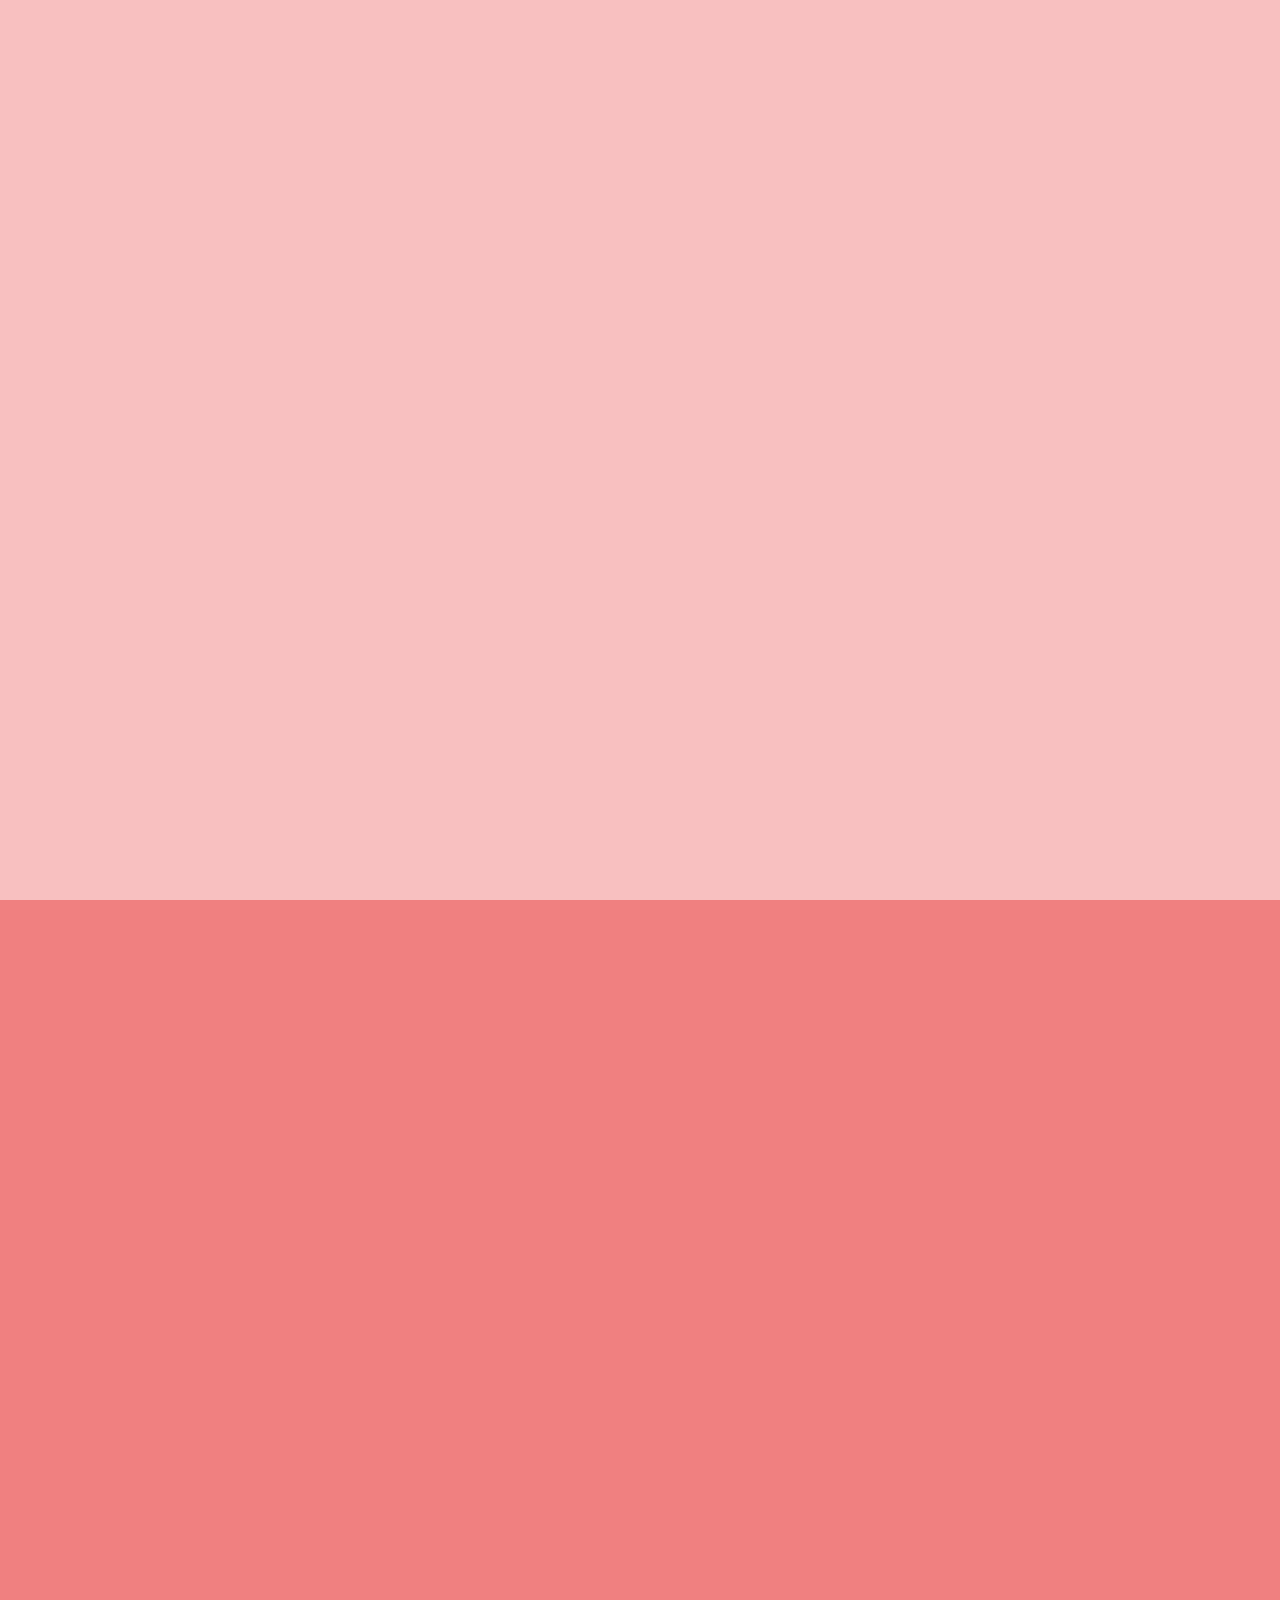
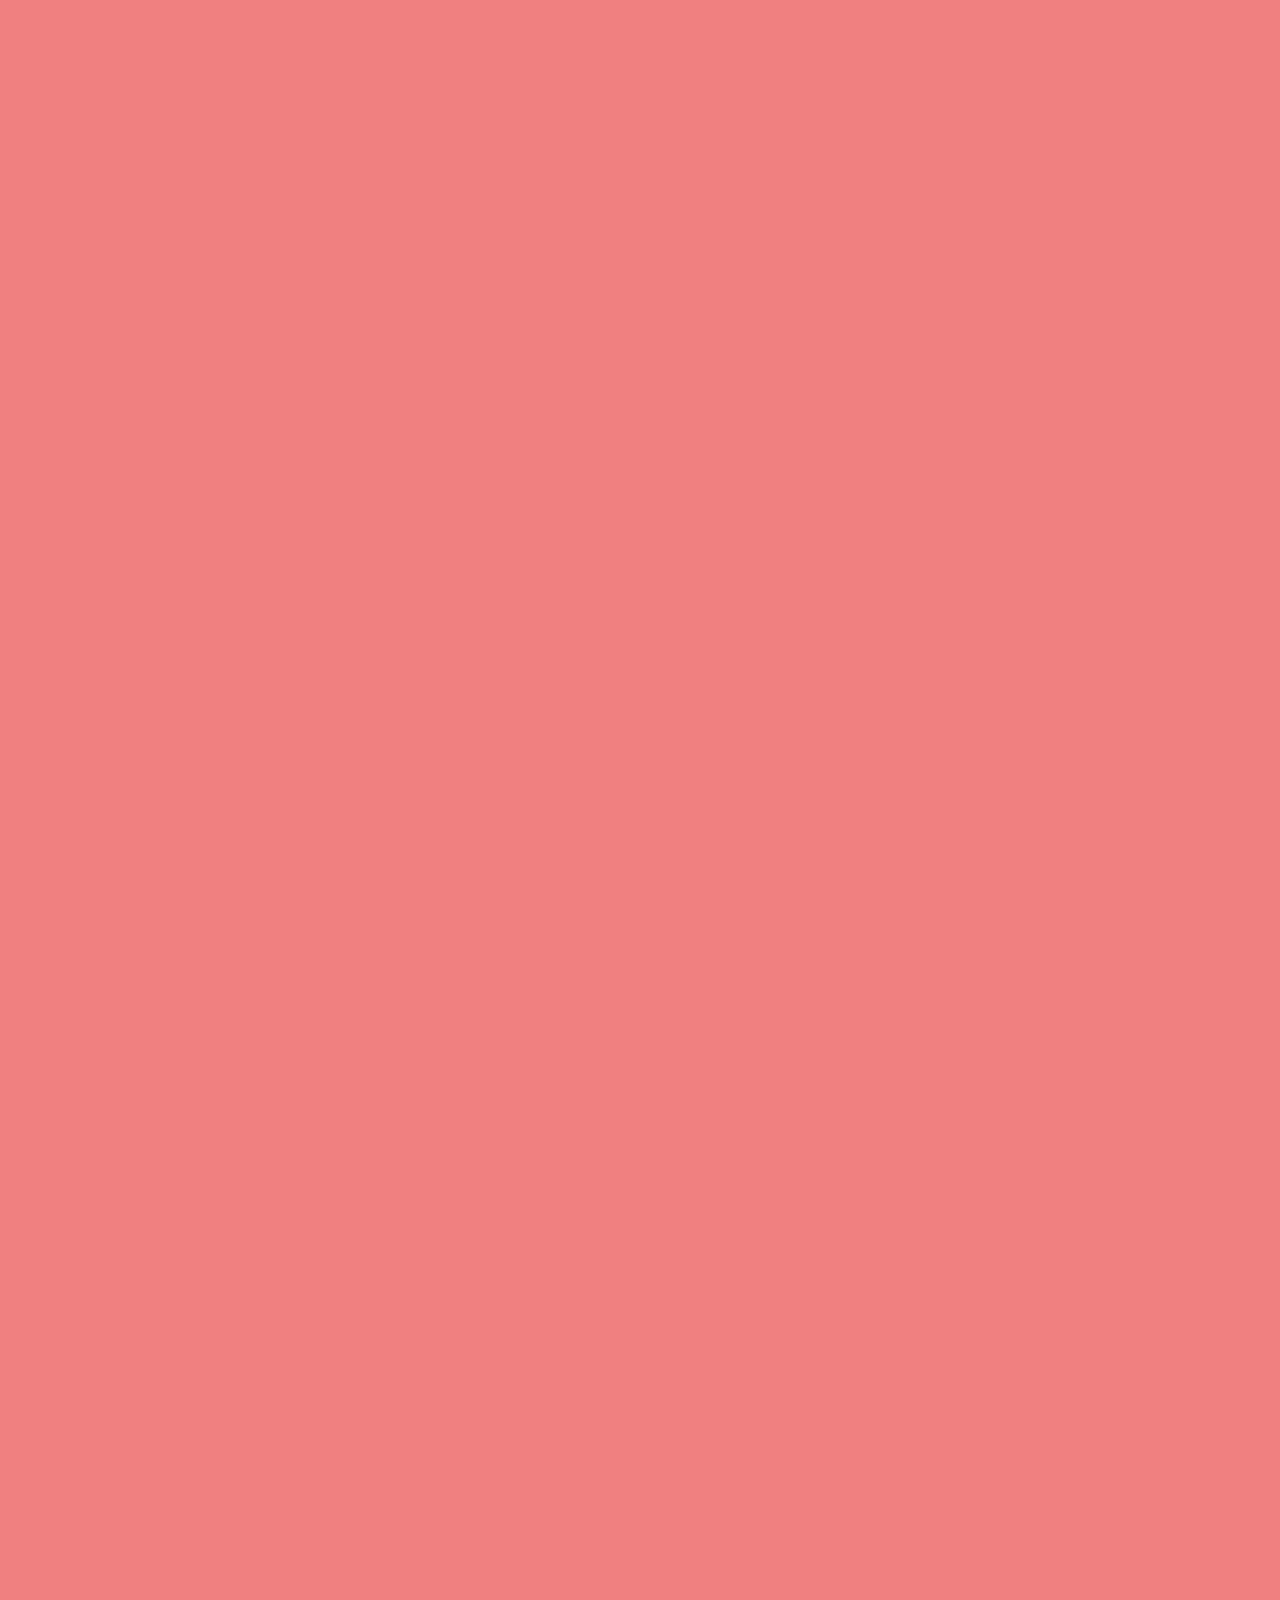
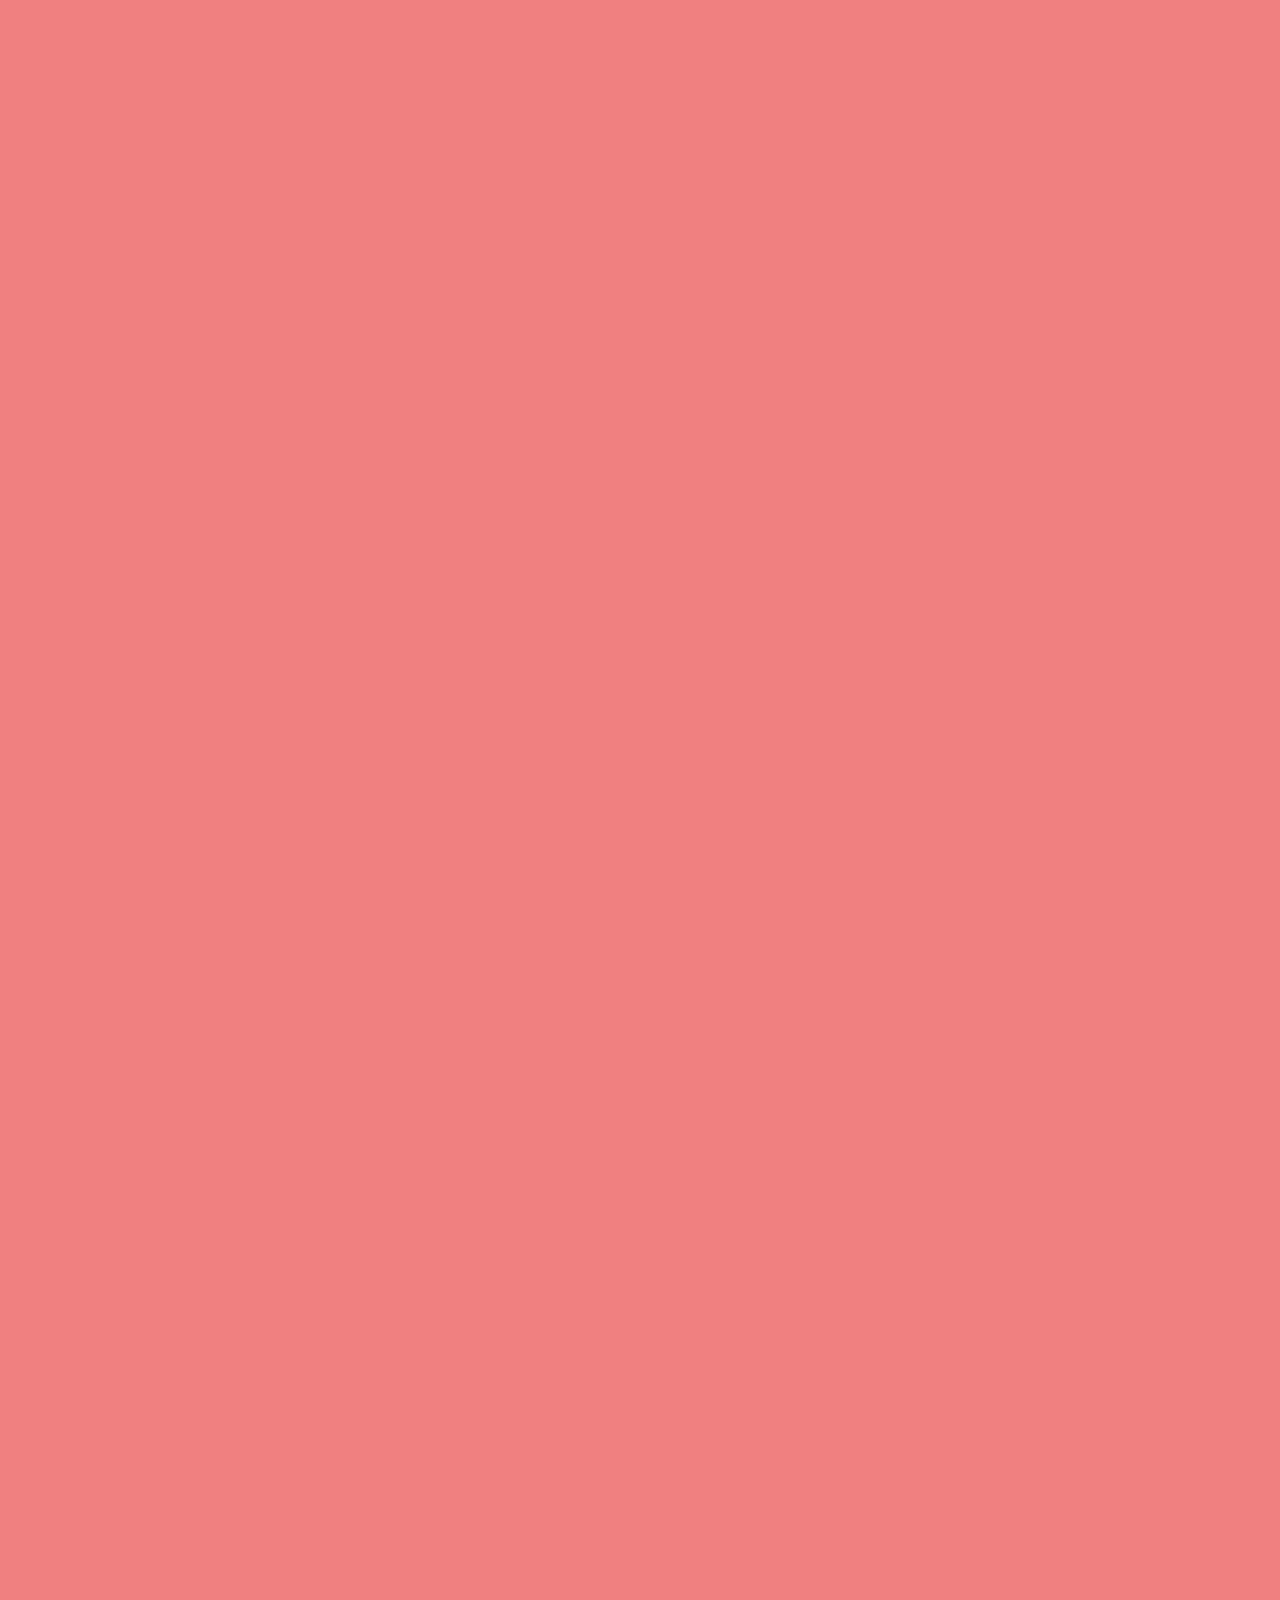
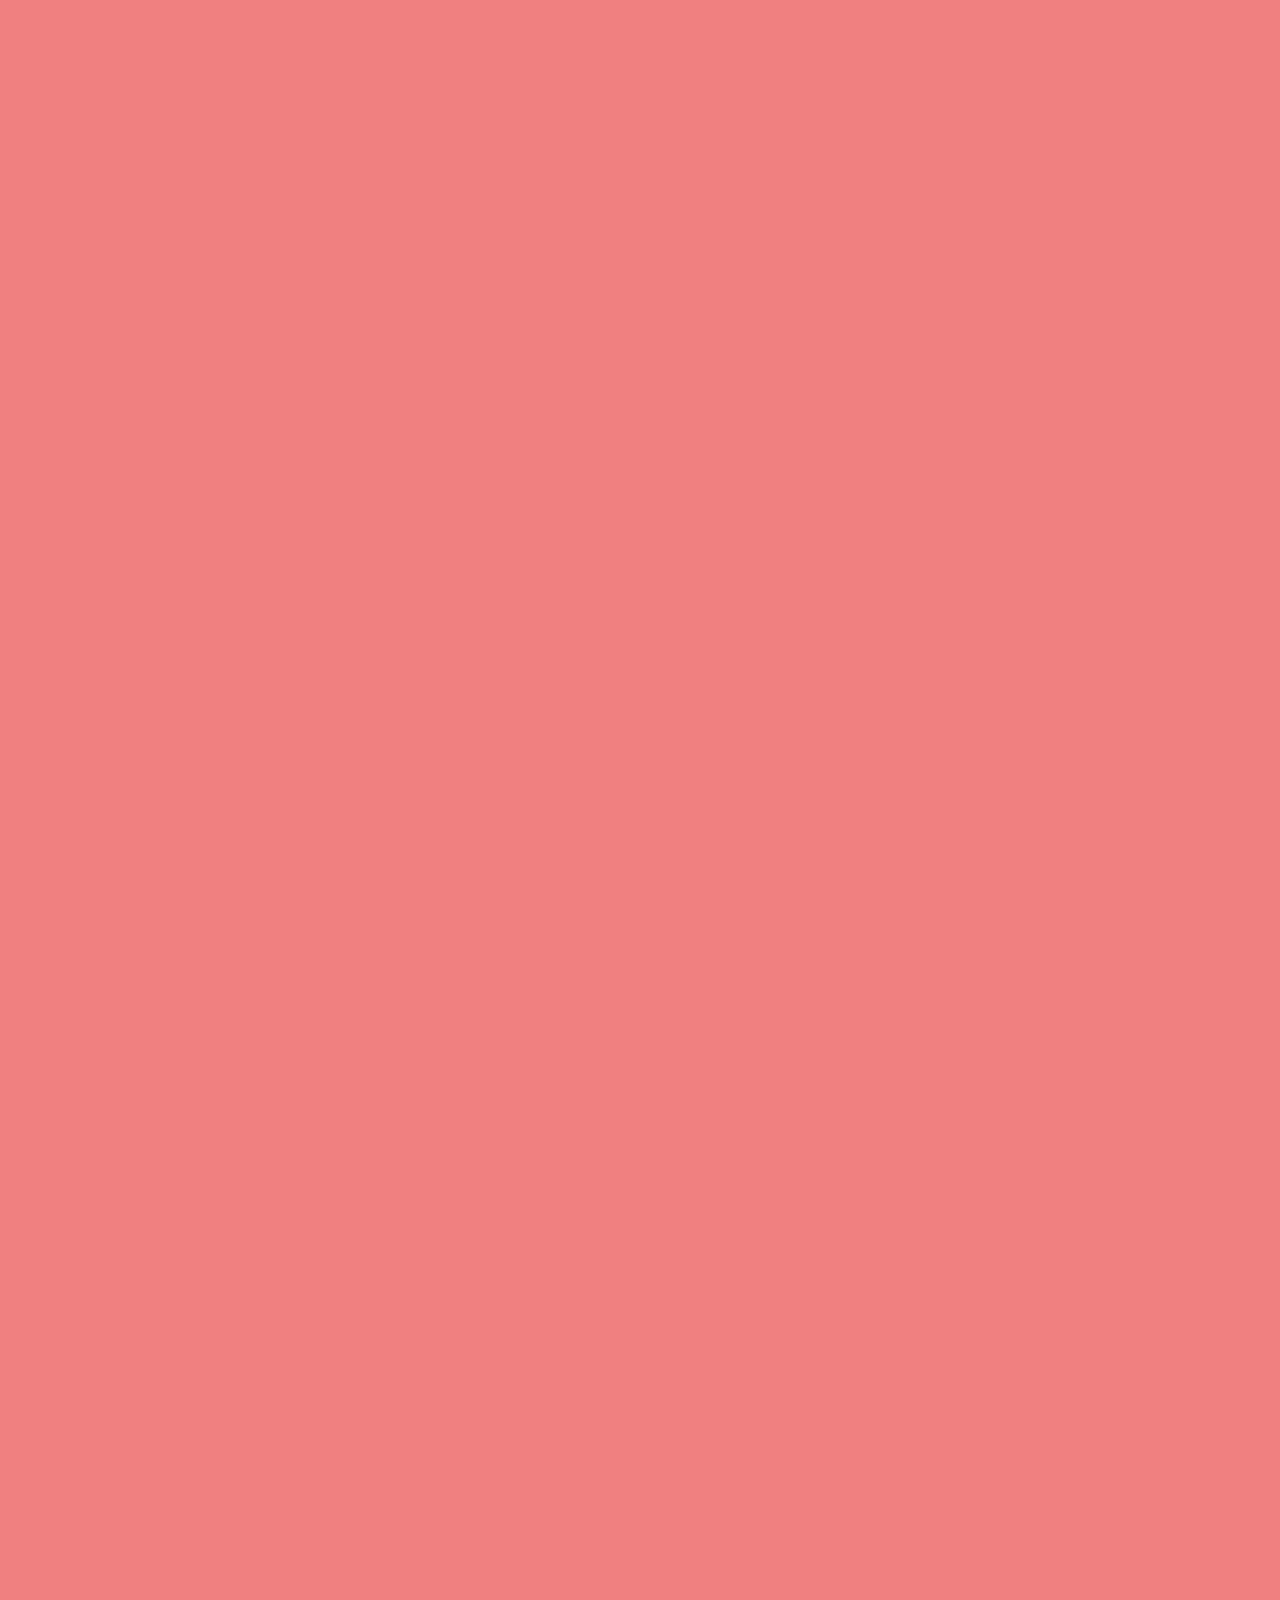
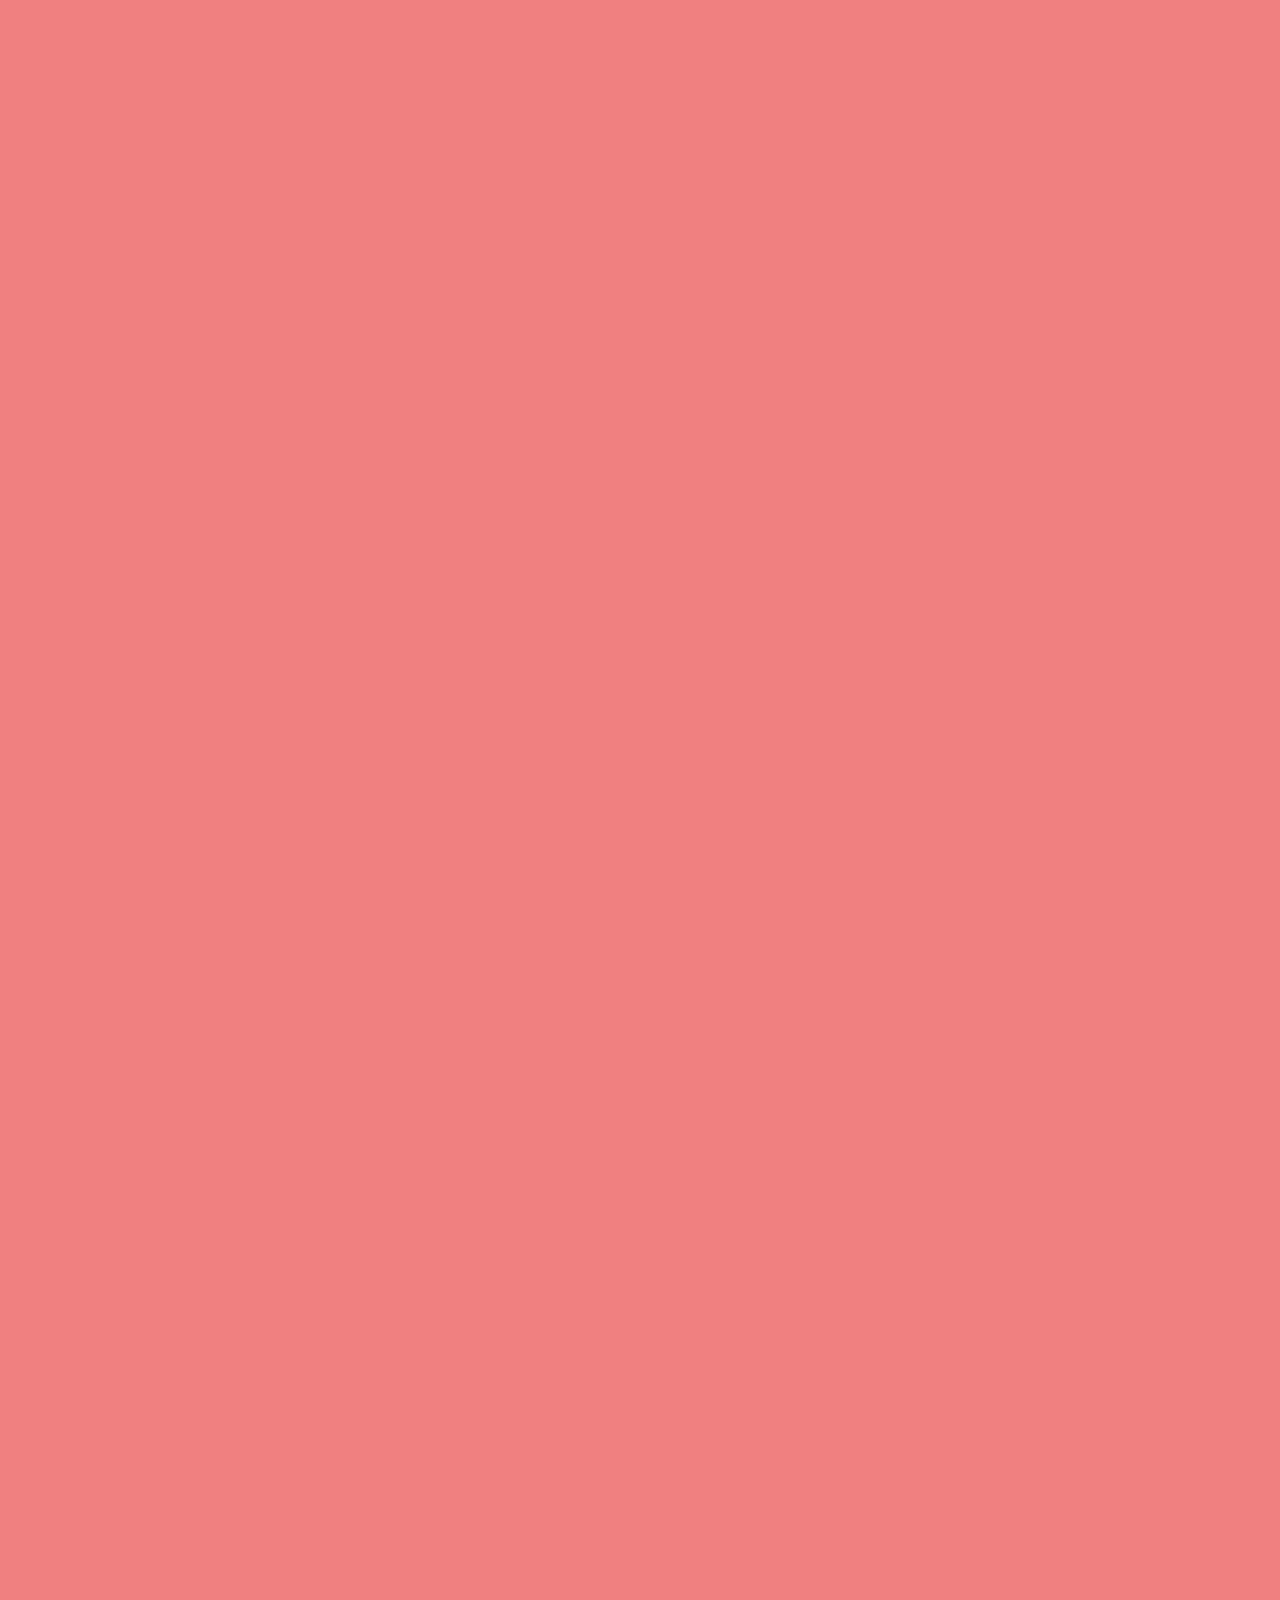
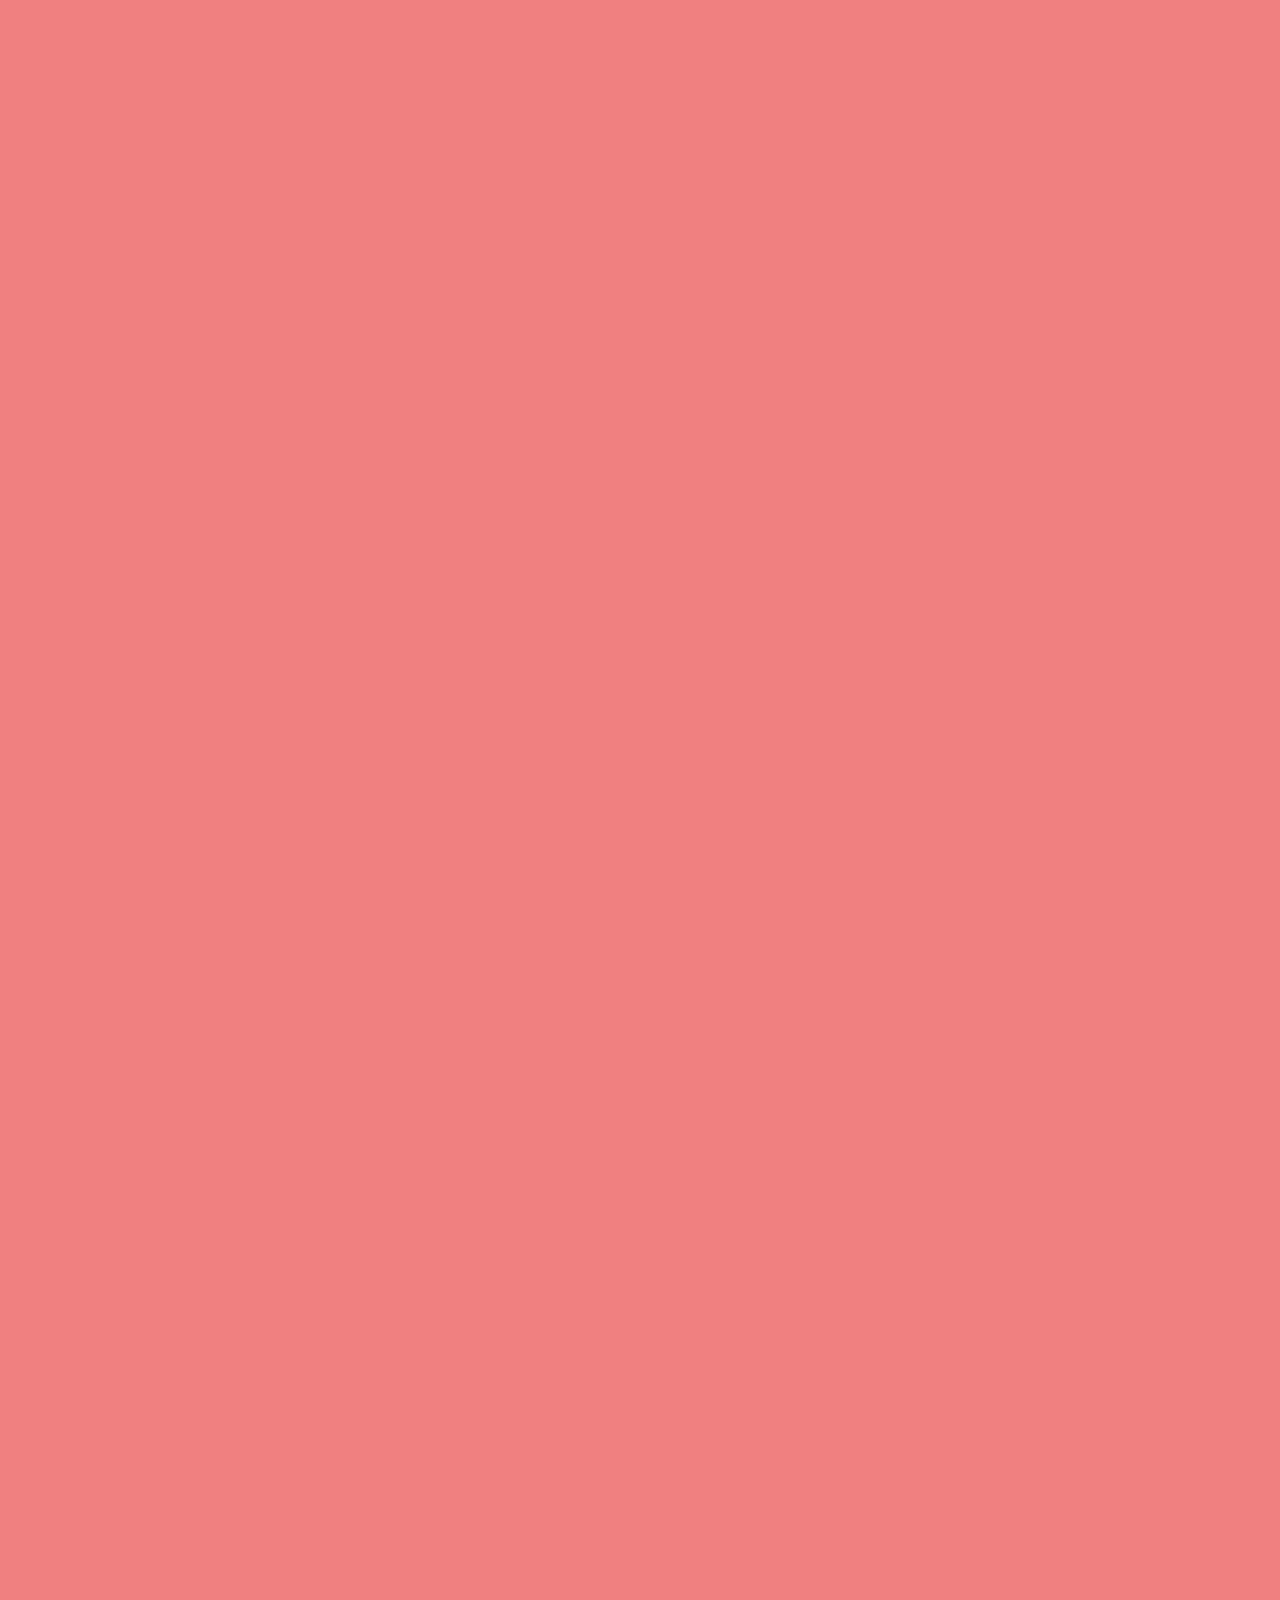
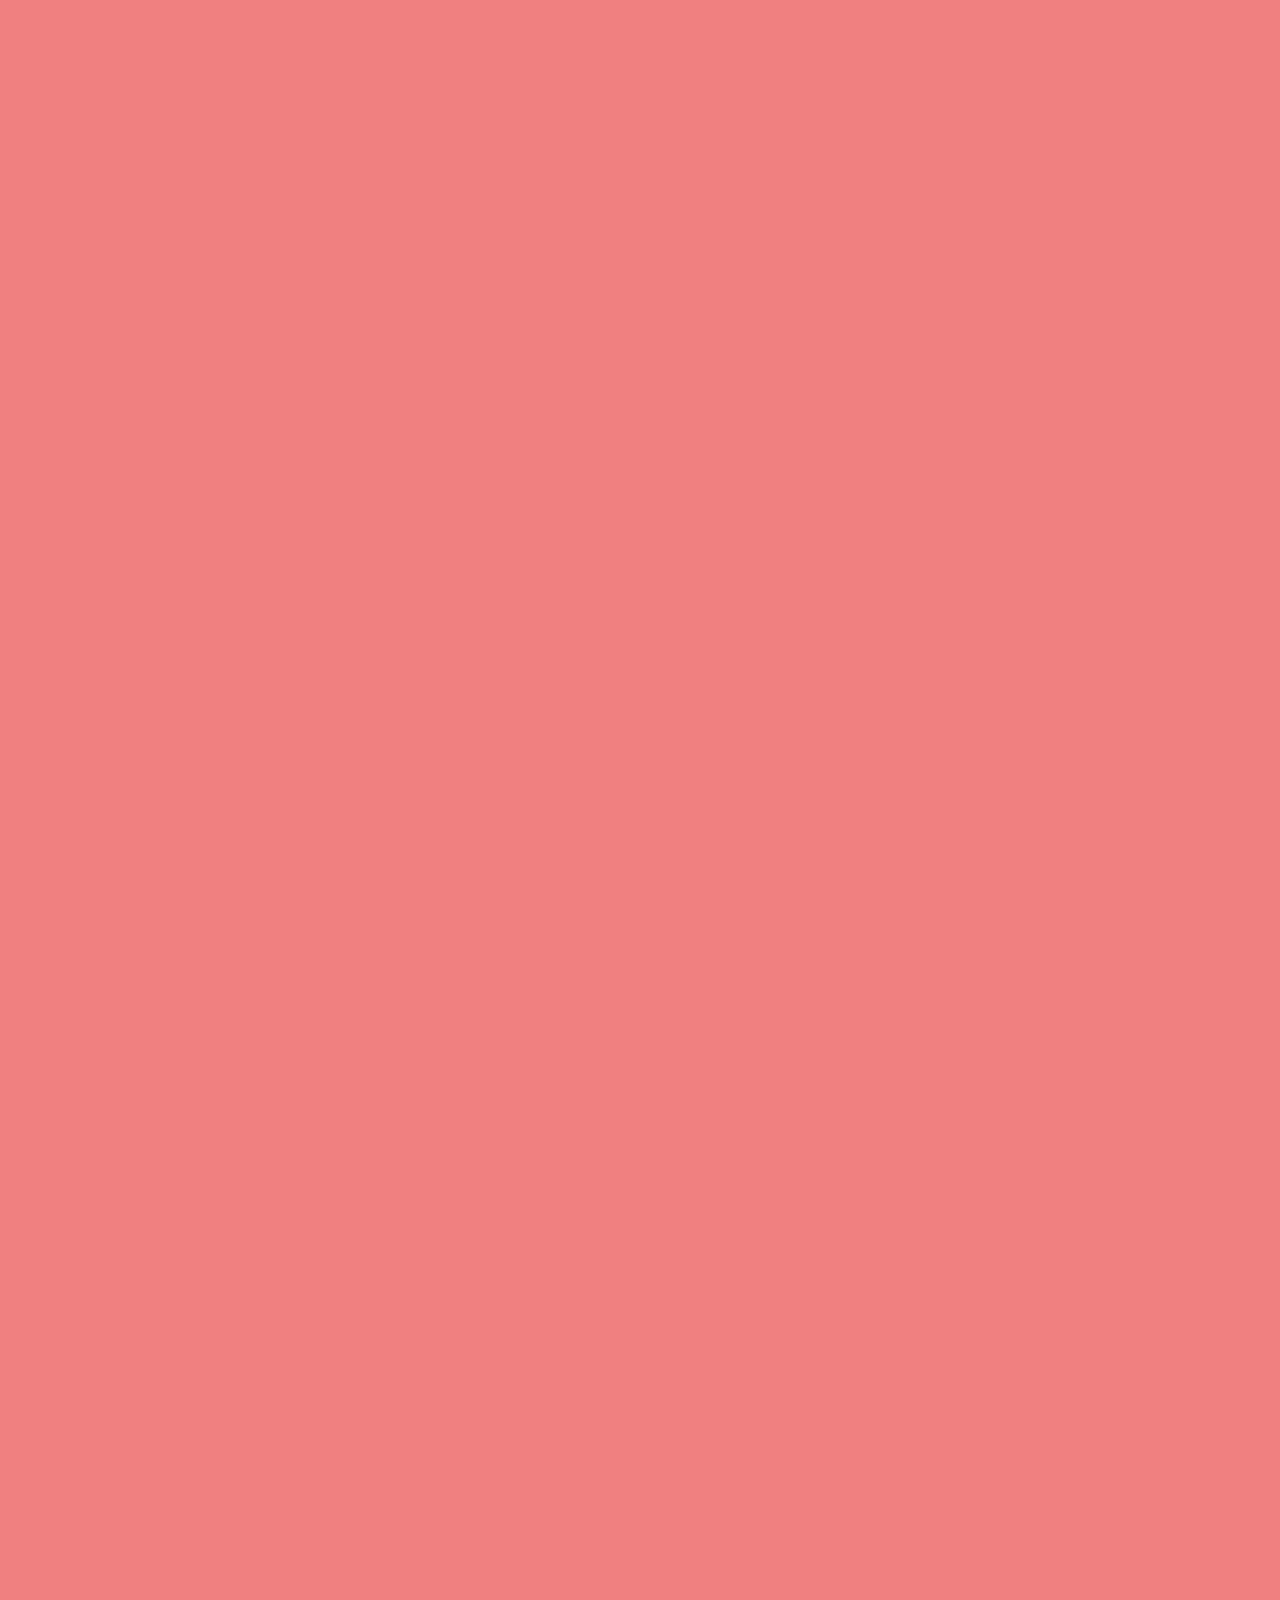
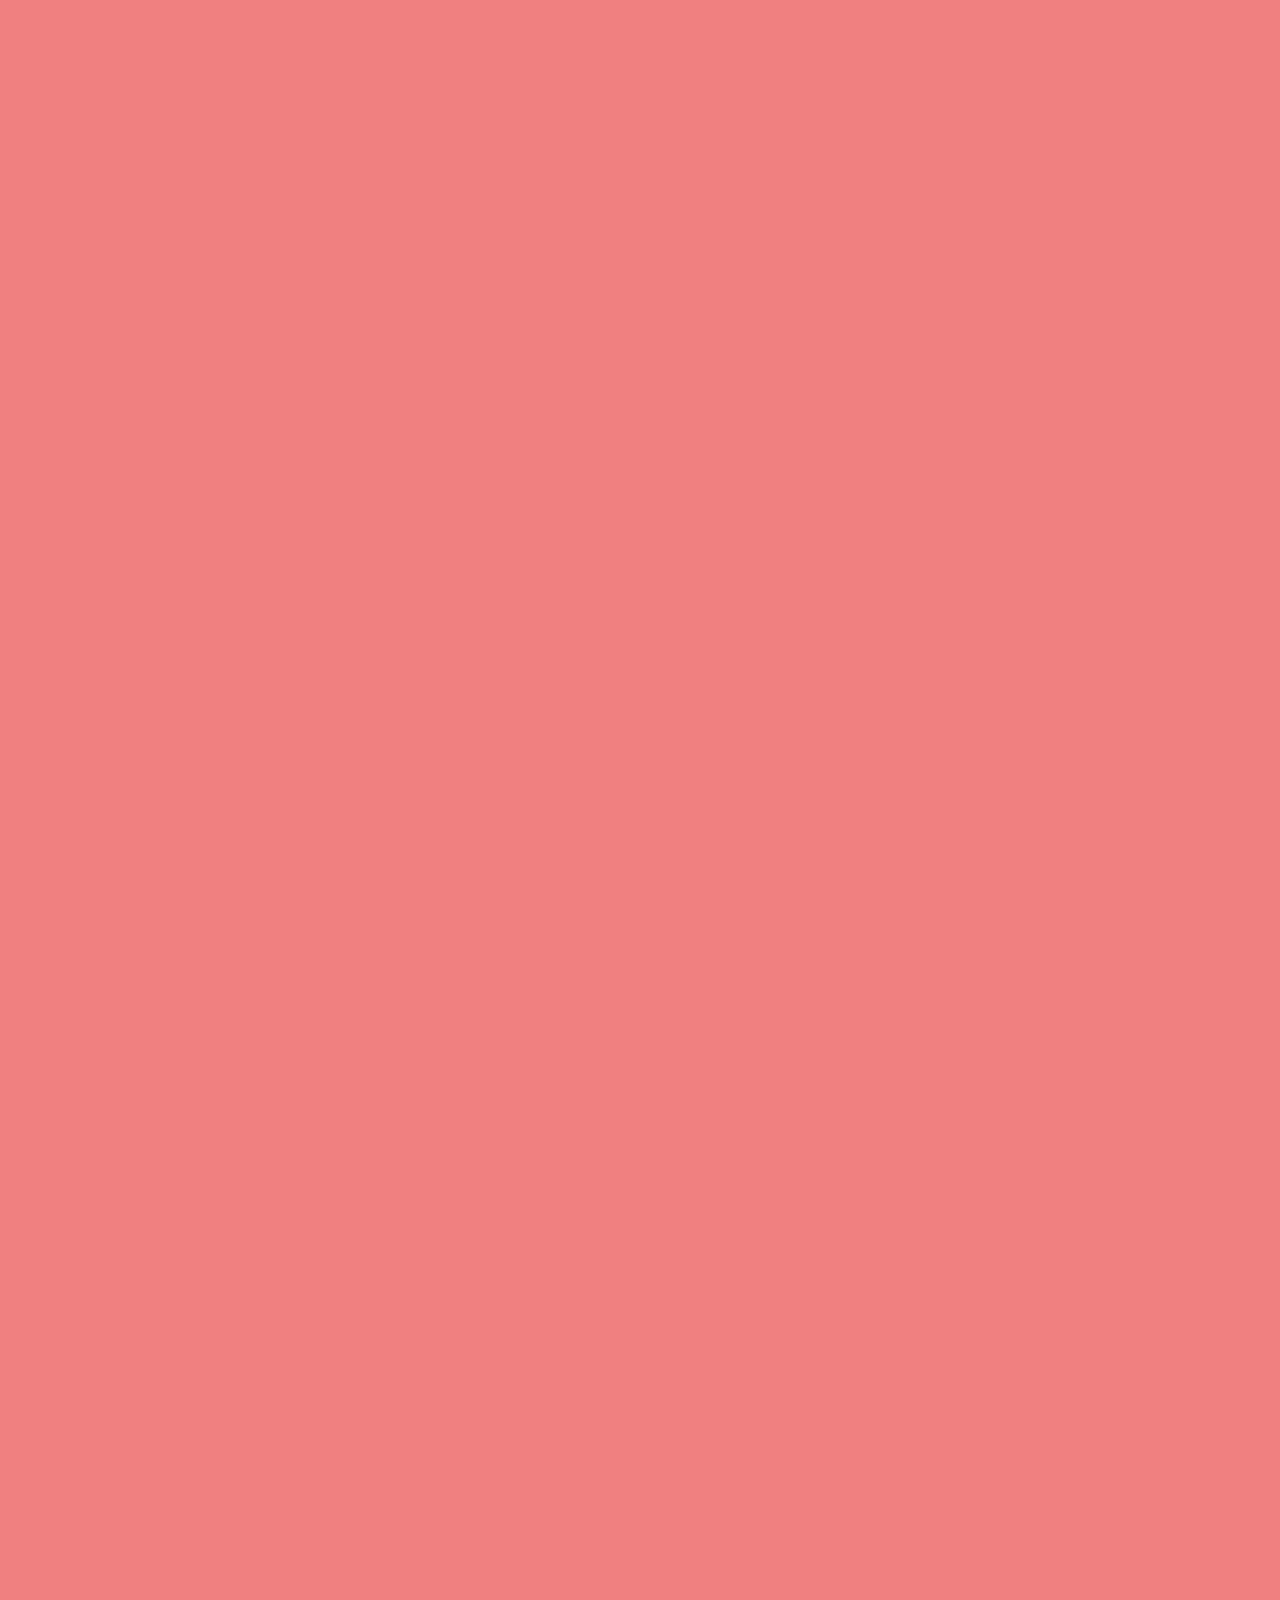
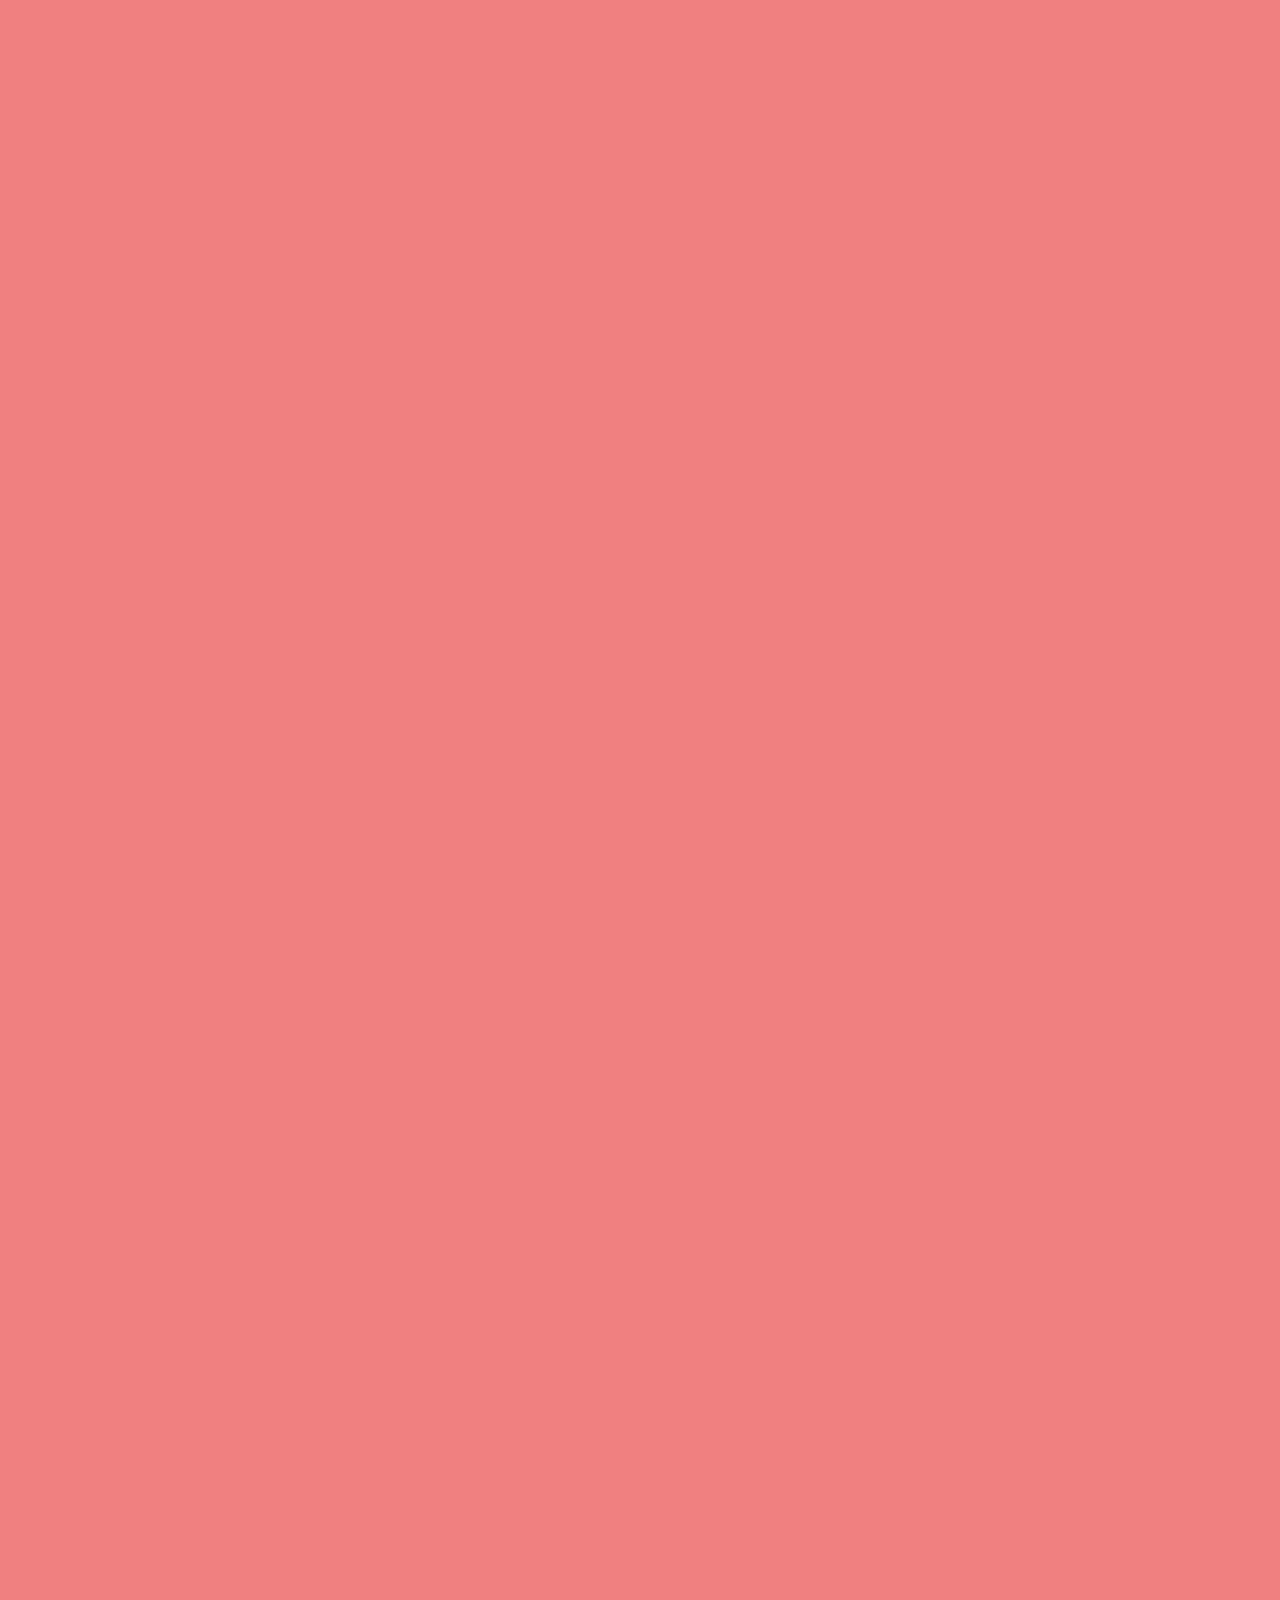
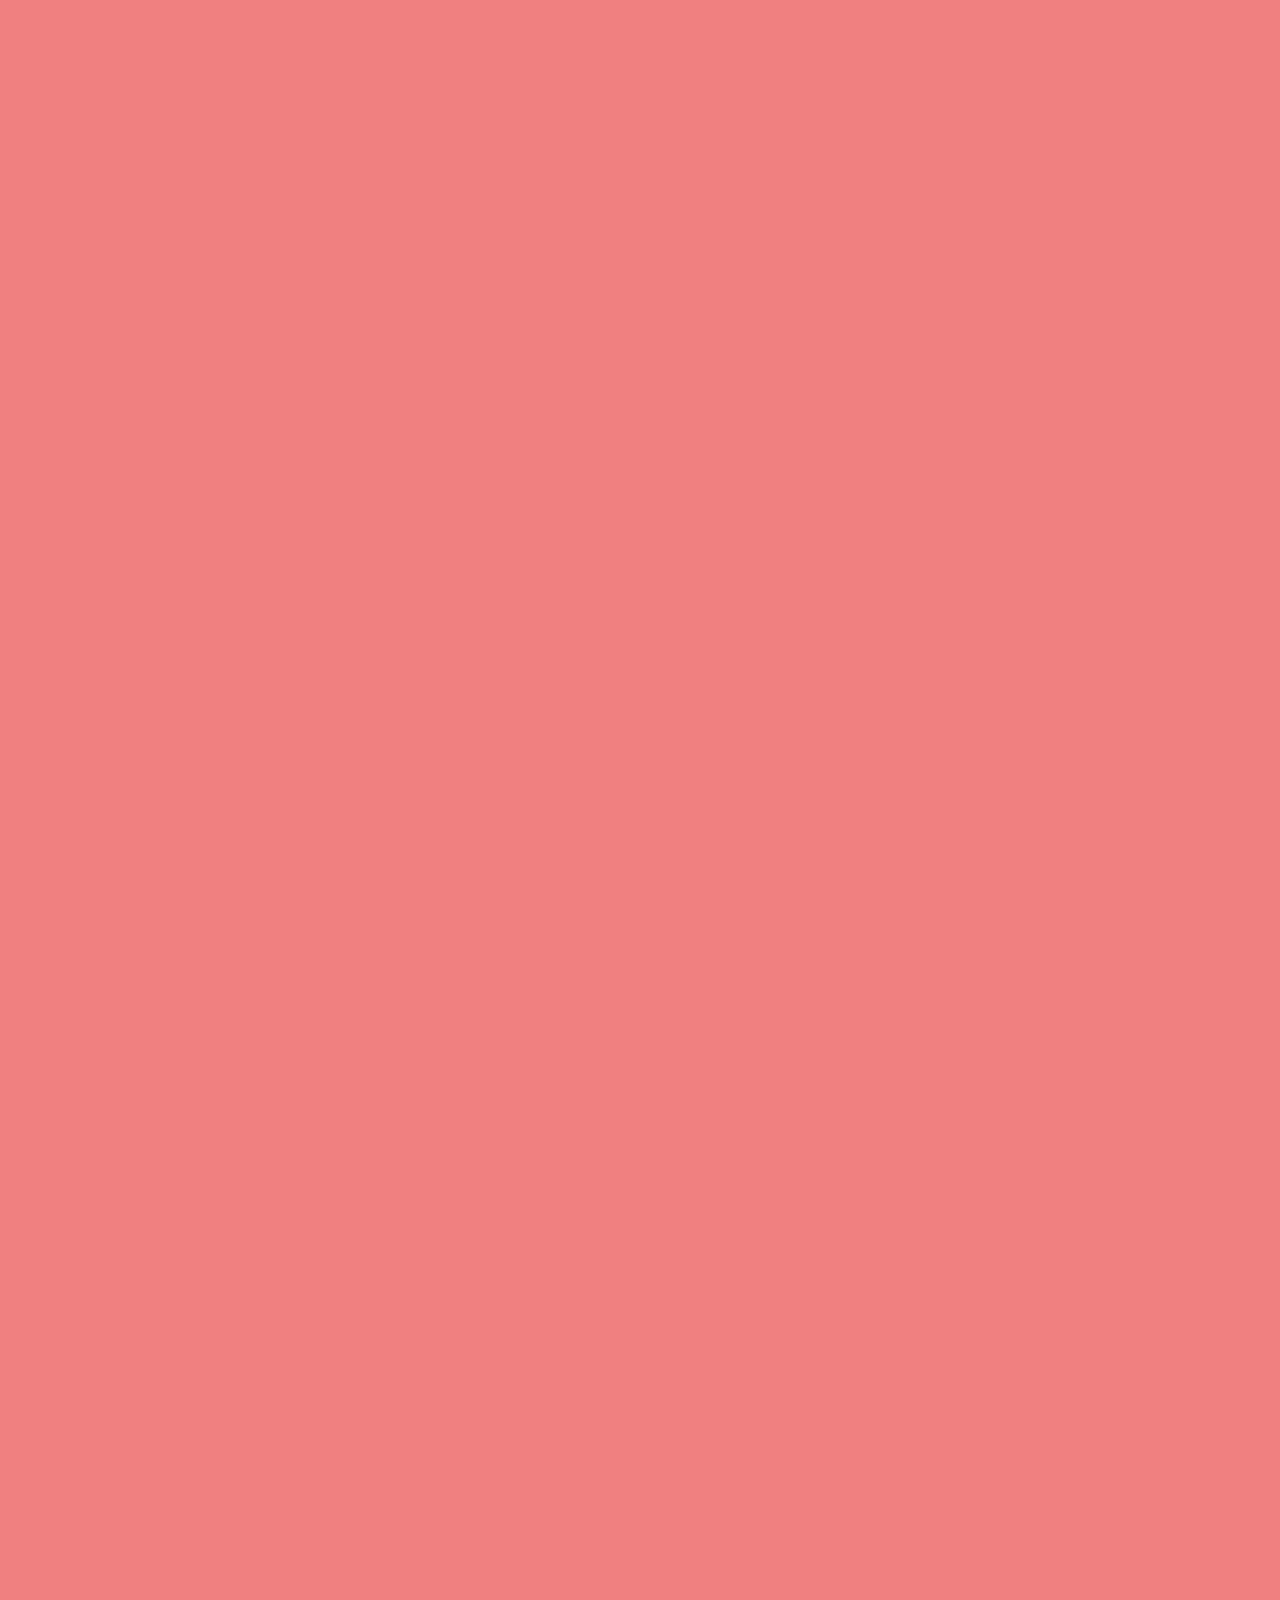
==== index.html @ 69aa08c0 "master: fix position objects" ====
<!DOCTYPE html>
<html>
<head>
    <script src="fluid.js"></script>
    <link rel="stylesheet" type="text/css" href="fluid.css">
    <script>
        window.addEventListener('load', function() {
            new Fluid()
                .addTemplate('position', 0, 50, function(target, context) {
                    context.effect.fade(target);
                    context.effect.fix(target, 300, 20);
                    target.querySelector('.value').textContent = context.position;
                    target.querySelector('.range').textContent = context.direction;

                })
                .addTemplate('range', 10, 20, function (target, context) {
                    context.effect.fade(target);
                    target.querySelector('.value').textContent = context.position;
                    target.querySelector('.range').textContent = context.movement;
                }).start();
        });
    </script>
</head>
<body>
<script id="position-template" type="text/x-handlebars-template">
    <div class="position">Item One<span class="value">--</span> / <span class="range">--</span></div>
</script>
<script id="range-template" type="text/x-handlebars-template">
    <div class="rangeItem">Item Two<span class="value">--</span> / <span class="range">--</span></div>
</script>
<div id="fluid-content"></div>
</body>
</html>
---- fluid.css ----
body {
    background-color: lightcoral;
}

#fluid-content {
    position:fixed;
    padding:0;
    margin:0;

    top:0;
    left:0;

    width: 100%;
    height: 100%;
    background:rgba(255,255,255,0.5);
}

#position {
    position: absolute;
    left: 20px;
    top: 20px;
    font-family: Arial, Helvetica, serif;
    font-weight: bold;
    font-size: 32px;
}

.rangeItem {
    position: fixed;
    left: 50px;
    top: 100px;
    font-family: Arial, Helvetica, serif;
    font-weight: bold;
    font-size: 32px;
}
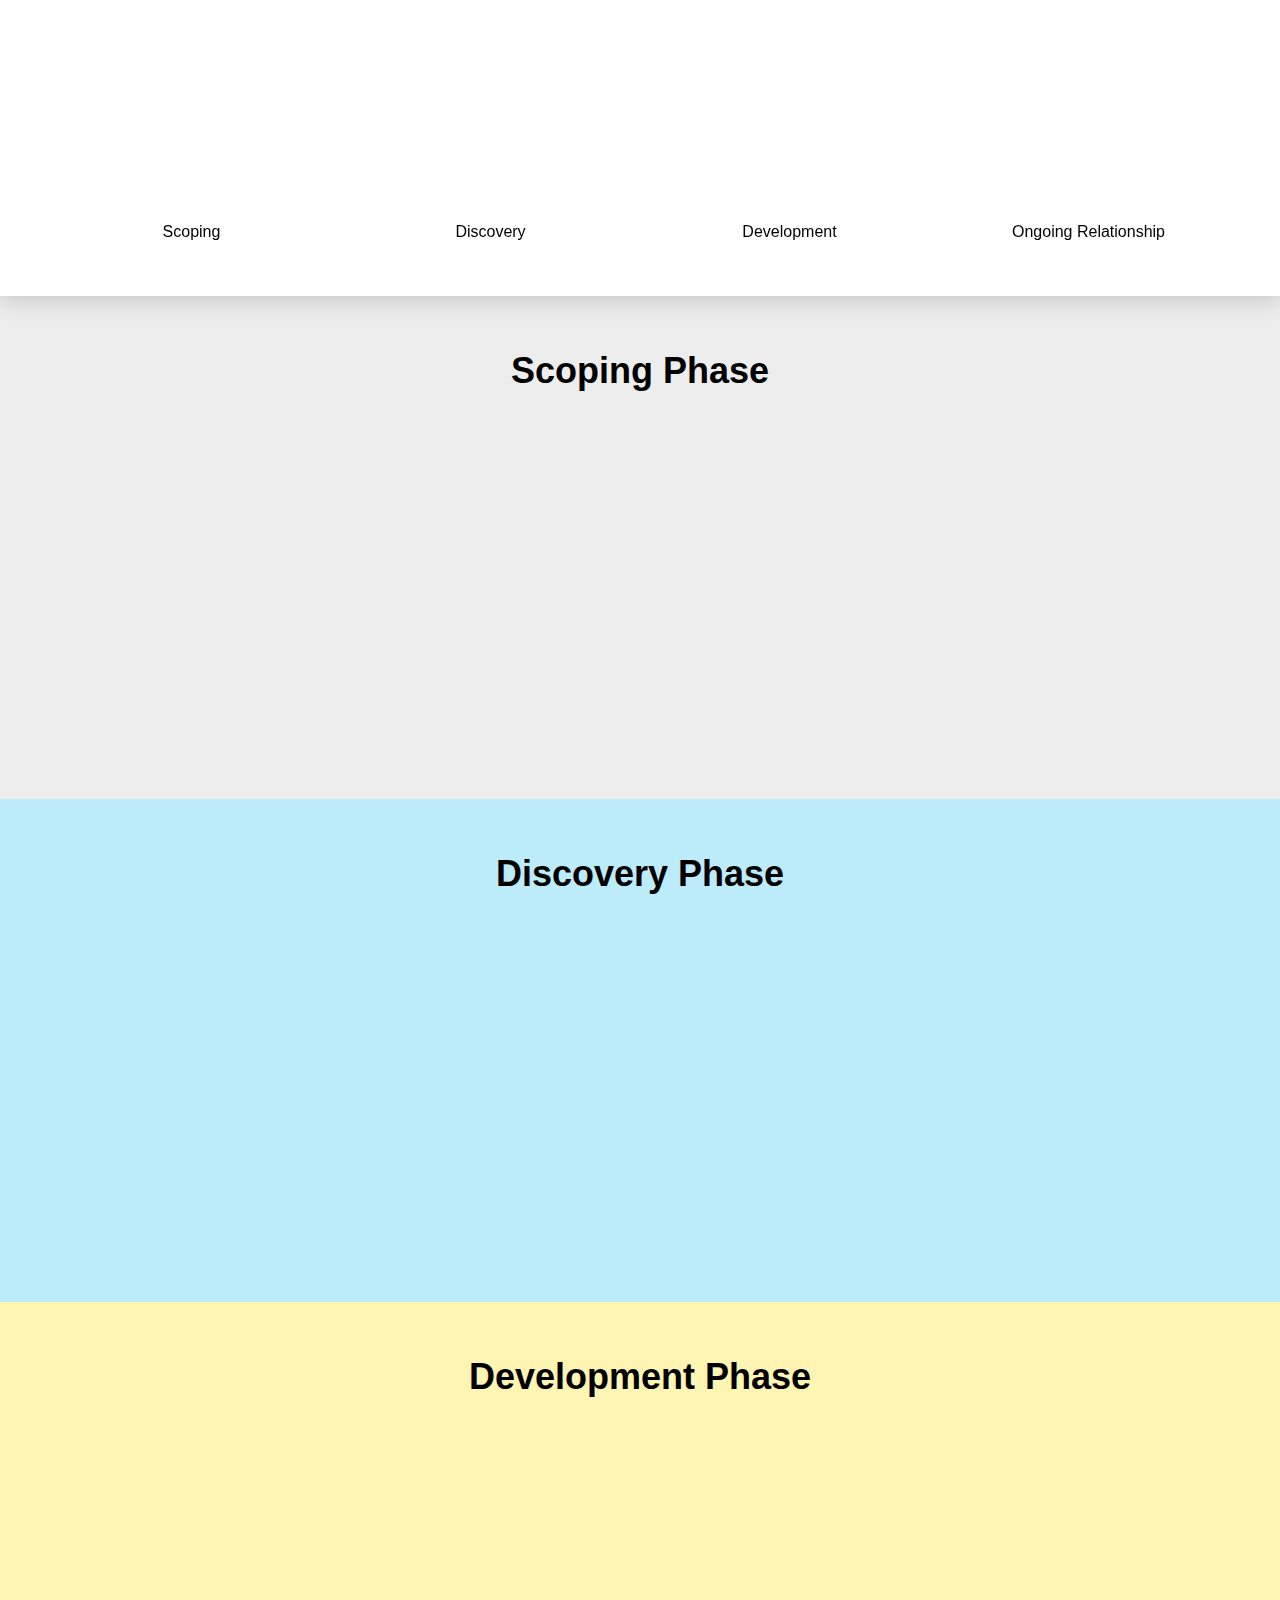
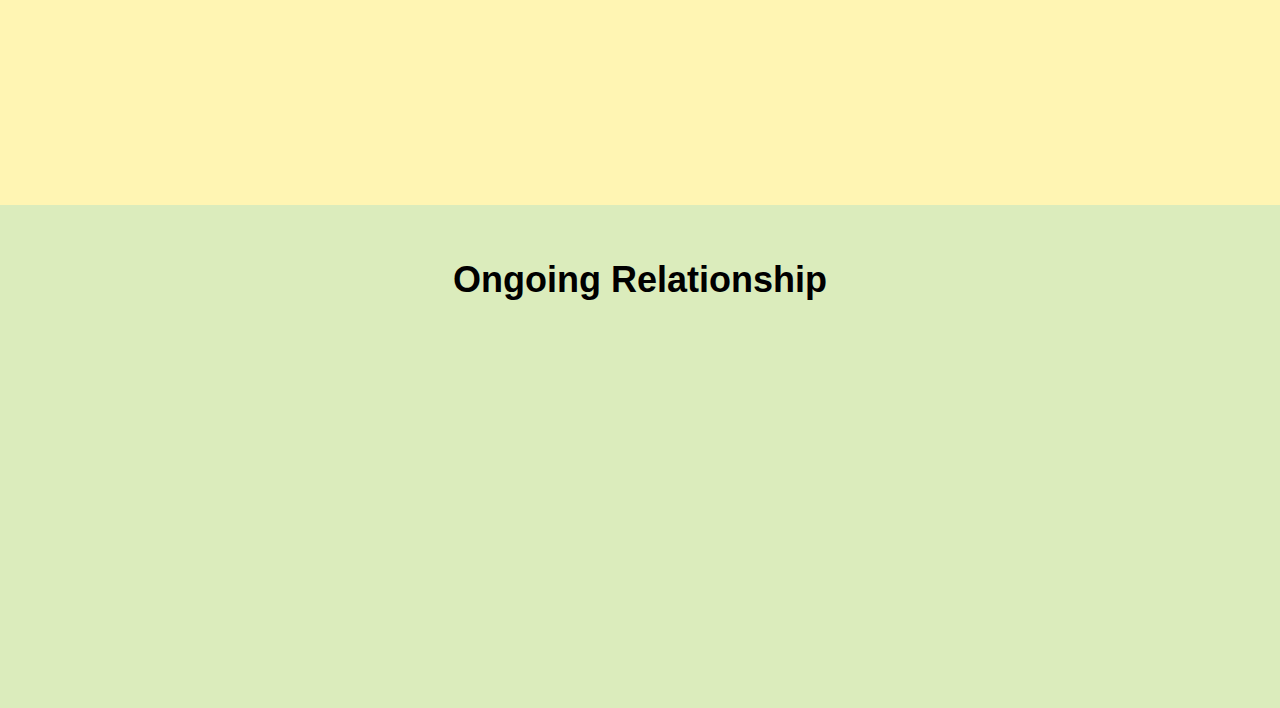
==== commit eacad0a0: "changes" ====
--- a/index.html
+++ b/index.html
@@ -1,33 +1,133 @@
 <!DOCTYPE html>
 <html>
 <head>
-    <script src="fluid.js"></script>
-    <link rel="stylesheet" type="text/css" href="fluid.css">
+    <script src="page-control.js"></script>
+    <link rel="stylesheet" type="text/css" href="dev-process.css">
     <script>
-        window.addEventListener('load', function() {
-            new Fluid()
-                .addTemplate('position', 0, 50, function(target, context) {
-                    context.effect.fade(target);
-                    context.effect.fix(target, 300, 20);
-                    target.querySelector('.value').textContent = context.position;
-                    target.querySelector('.range').textContent = context.direction;
-
-                })
-                .addTemplate('range', 10, 20, function (target, context) {
-                    context.effect.fade(target);
-                    target.querySelector('.value').textContent = context.position;
-                    target.querySelector('.range').textContent = context.movement;
-                }).start();
+        window.addEventListener('load', function () {
+            new PageControl().start();
         });
     </script>
 </head>
 <body>
-<script id="position-template" type="text/x-handlebars-template">
-    <div class="position">Item One<span class="value">--</span> / <span class="range">--</span></div>
-</script>
-<script id="range-template" type="text/x-handlebars-template">
-    <div class="rangeItem">Item Two<span class="value">--</span> / <span class="range">--</span></div>
-</script>
-<div id="fluid-content"></div>
+<div class="section scoping">
+    <div class="detail toggle-class" data-control-group="desc" data-control-target="scoping-desc"
+         data-control-class="expanded">
+        <div class="section-title">Scoping Phase</div>
+        <div class="infographic"></div>
+    </div>
+</div>
+<div id="scoping-desc" class="description scoping">
+    <div class="detail">
+<p>        The first thing we do on a project is listen.
+</p>
+        <p>
+        We want to understand as much as we can about your project. Why do you want to build this? Who will it serve?
+        What will it do? We want to get on board with your ambition and set ourselves up for a great project.
+        </p>
+        <p>
+        This phase of the process will often include a ‘Design Sprint’; a focused week of collaboration between our team
+        and yours. The week ends with real users testing an initial prototype of a specific feature, screen or idea for
+        the app
+        </p>
+        <p>
+        You can read more about how we’ve used Design Sprints in
+        the past
+        </p>
+    </div>
+</div>
+<div class="section discovery">
+    <div class="detail toggle-class" data-control-group="desc" data-control-target="discovery-desc"
+         data-control-class="expanded">
+        <div class="section-title">Discovery Phase</div>
+        <div class="infographic"></div>
+    </div>
+</div>
+<div id="discovery-desc" class="description discovery">
+    <div class="detail">
+<p>
+        The first thing we do on a project is listen.
+</p>
+        We want to understand as much as we can about your project. Why do you want to build this? Who will it serve?
+        What will it do? We want to get on board with your ambition and set ourselves up for a great project.
+<p>
+        This phase of the process will often include a ‘Design Sprint’; a focused week of collaboration between our team
+        and yours. The week ends with real users testing an initial prototype of a specific feature, screen or idea for
+    the app</p>
+
+        <p>You can read more about how we’ve used Design Sprints in
+            the past</p>
+    </div>
+
+</div>
+<div class="section development">
+    <div class="detail toggle-class" data-control-group="desc" data-control-target="development-desc"
+         data-control-class="expanded">
+        <div class="section-title">Development Phase</div>
+        <div class="infographic"></div>
+    </div>
+</div>
+<div id="development-desc" class="description development">
+    <div class="detail">
+        <p>This is where your product begins to come to life.</p>
+        <p> We create a set of designs for your features, constantly referring to what we’ve learnt in the discovery
+            phase.
+            We’ll work hard, with you, to find the perfect balance between visual aesthetics and usability. This
+            includes
+            designing for all eventualities: What if the user is offline? What about different devices? What happens
+            when
+            the
+            content is loading?</p>
+        <p>Our developers use these designs to build a fully functioning app, written with the future in mind and
+            championing
+            best practices. We make the best use of the latest techniques, such as automated testing, to produce robust,
+            intuitive work. We also make the best use of being a team by peer-reviewing our work as we go along,
+            checking our progress is consistently strong.</p>
+        <p>Once we’re happy that we’ve built the required features, we’ll work with your team to help you test the app.
+            With the features complete, we’ll walk you through the release process too.</p>
+    </div>
+</div>
+<div class="section ongoing-relationship">
+    <div class="detail toggle-class" data-control-group="desc" data-control-target="ongoing-relationship-desc"
+         data-control-class="expanded">
+        <div class="section-title">Ongoing Relationship</div>
+        <div class="infographic"></div>
+    </div>
+</div>
+<div id="ongoing-relationship-desc" class="description ongoing-relationship">
+    <div class="detail">
+        <p>Our processes create successful products and long-lasting relationships. Most of our clients have been with us
+        for
+            many years.</p>
+
+        <p>We believe that getting the first release out into the stores is only the first step in an ongoing commitment to
+        excellence. We strive for continuous improvement, so we’ll
+            talk to you about our ideas for your app going forward.</p>
+
+        <p>Throughout the project we’ll be taking extensive design notes, recording technical decisions and keeping track
+        of
+        meeting discussions. This means that we are in a great position to pick up the project at any point in the
+        future
+            and carry on working together.</p>
+    </div>
+</div>
+<div class="section navigation">
+    <div class="navigation-item scoping toggle-class" data-control-group="desc" data-control-target="scoping-desc"
+         data-control-class="expanded">
+        <div class="title">Scoping</div>
+    </div>
+    <div class="navigation-item discovery toggle-class" data-control-group="desc" data-control-target="discovery-desc"
+         data-control-class="expanded">
+        <div class="title">Discovery</div>
+    </div>
+    <div class="navigation-item development toggle-class" data-control-group="desc" data-control-target="development-desc"
+         data-control-class="expanded">
+        <div class="title">Development</div>
+    </div>
+    <div class="navigation-item ongoing-relationship toggle-class" data-control-group="desc" data-control-target="ongoing-relationship-desc"
+         data-control-class="expanded">
+        <div class="title">Ongoing Relationship</div>
+    </div>
+</div>
 </body>
 </html>--- a/dev-process.css
+++ b/dev-process.css
@@ -0,0 +1,122 @@
+body {
+    font-family: Arial, Helvetica, sans-serif;
+    margin: 0px;
+    background-color: #EDEDED;
+}
+
+.section {
+    position: relative;
+    height: 503px;
+    width: 100%;
+    margin: 0;
+    display: flex;
+    align-items: center;
+    justify-content: center;
+}
+
+.section.scoping {
+    margin-top: 296px;
+}
+
+.section.discovery {
+    background-color: #BCEBFA;
+}
+
+.section.development {
+    background-color: #FFF5B3;
+}
+
+.section.ongoing-relationship {
+    background-color: #DBECBC;
+}
+
+.section .detail,
+.description .detail {
+    width: 566px;
+}
+
+.section .detail {
+    position: absolute;
+    top: 54px;
+    height: 400px;
+}
+
+.section .section-title {
+    font-size: 36px;
+    text-align: center;
+    font-weight: bold;
+}
+
+.section .infographic {
+    width: 268px;
+    height: 268px;
+    position: absolute;
+    left: 0;
+    background-position: center center;
+    background-repeat: no-repeat;
+}
+
+.navigation-item.scoping,
+.section.scoping .infographic {
+    background-image: url("infographic/scoping.svg");
+}
+
+.navigation-item.discovery,
+.section.discovery .infographic {
+    background-image: url("infographic/discovery.svg");
+}
+
+.navigation-item.development,
+.section.development .infographic {
+    background-image: url("infographic/development.svg");
+}
+
+.navigation-item.ongoing-relationship,
+.section.ongoing-relationship .infographic {
+    background-image: url("infographic/relationship.svg");
+}
+
+.section.navigation {
+    position: fixed;
+    top: 0px;
+    height: 296px;
+    padding-top: 0;
+    background-color: #fff;
+    box-shadow: 0 2px 24px 0 rgba(0,0,0,0.2);
+}
+
+.navigation .navigation-item {
+    position: relative;
+    margin-left: 68.5px;
+    margin-right: 68.5px;
+    width: 162px;
+    height: 122px;
+    background-position: center center;
+    background-repeat: no-repeat;
+}
+
+.navigation .navigation-item .title {
+    position: absolute;
+    bottom: -32px;
+    left: 0px;
+    right: 0px;
+    text-align: center;
+}
+
+.description {
+    overflow: hidden;
+    background-color: #fff;
+    color: #333;
+    font-size: 18px;
+    text-align: center;
+    padding: 0;
+    display: flex;
+    align-items: center;
+    justify-content: center;
+    height: 0;
+    transition: height 0.5s ease-in-out;
+}
+
+.description.expanded {
+    height: 400px;
+}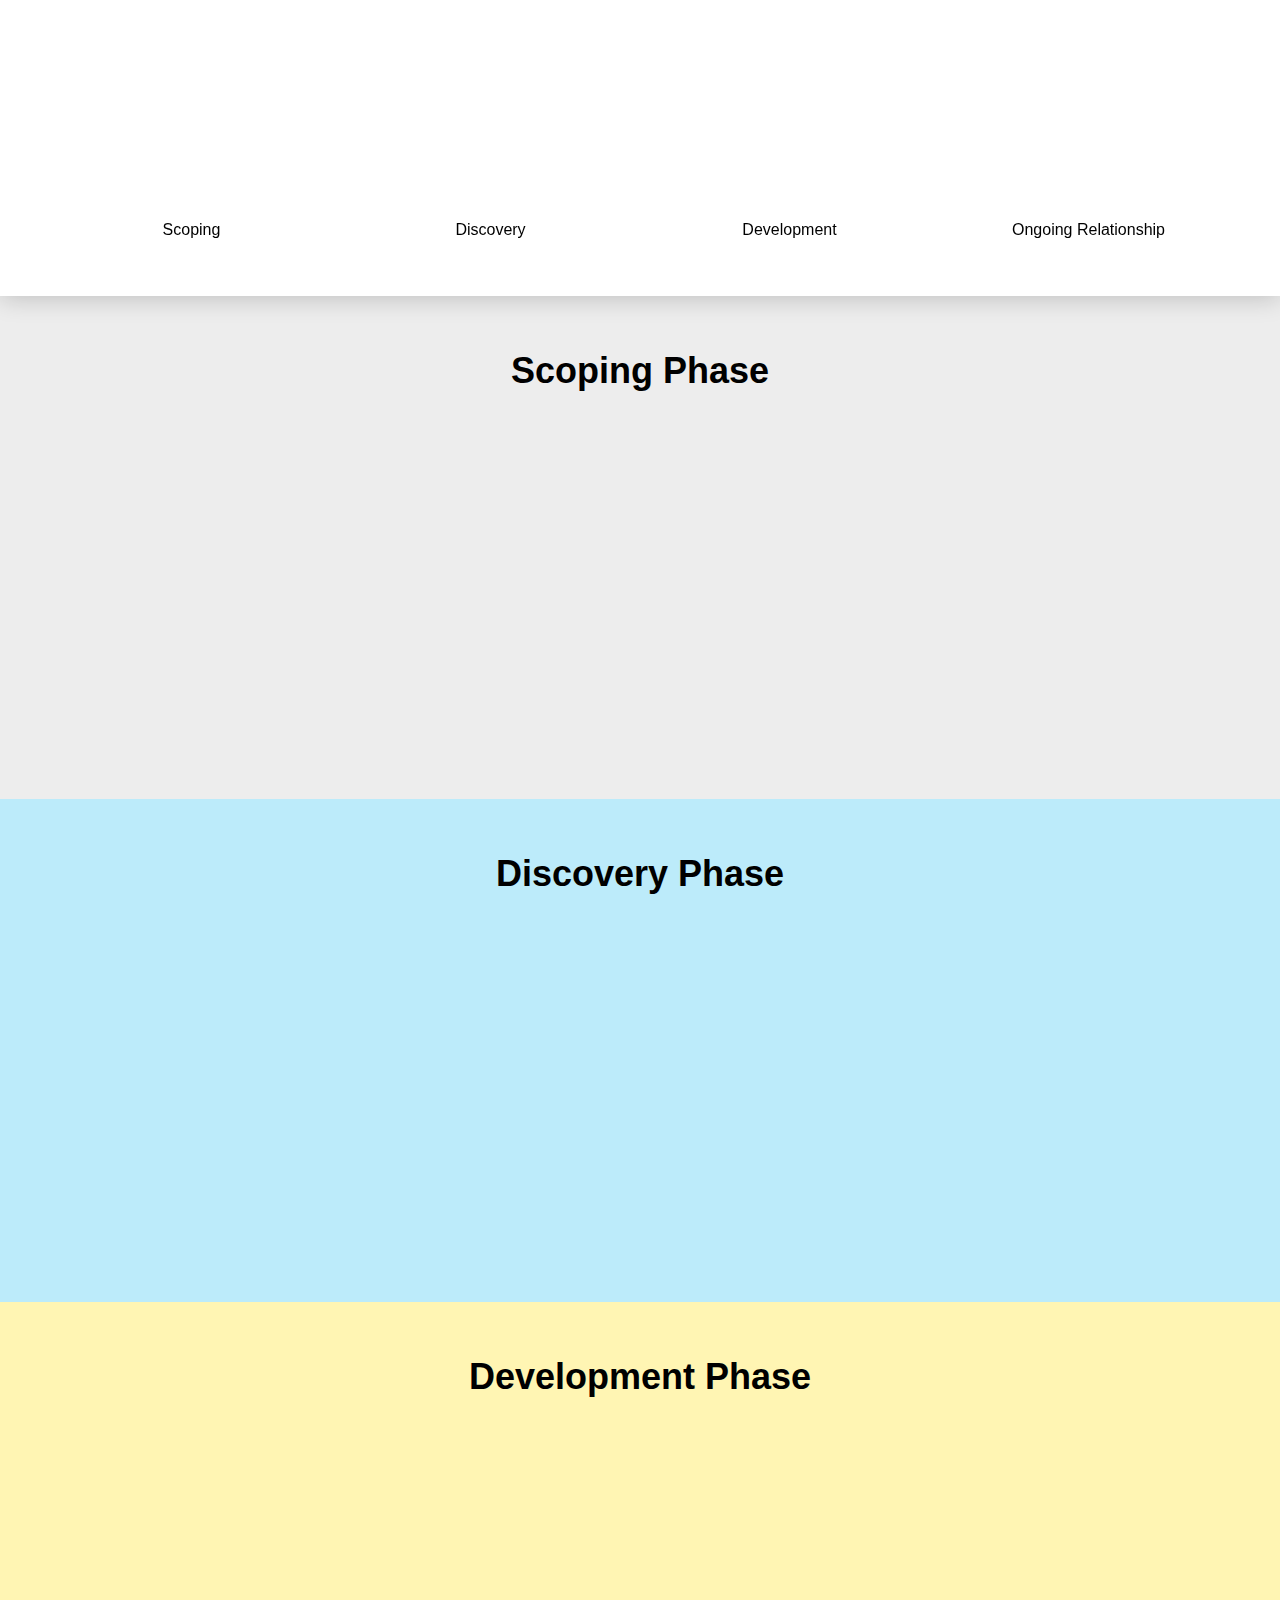
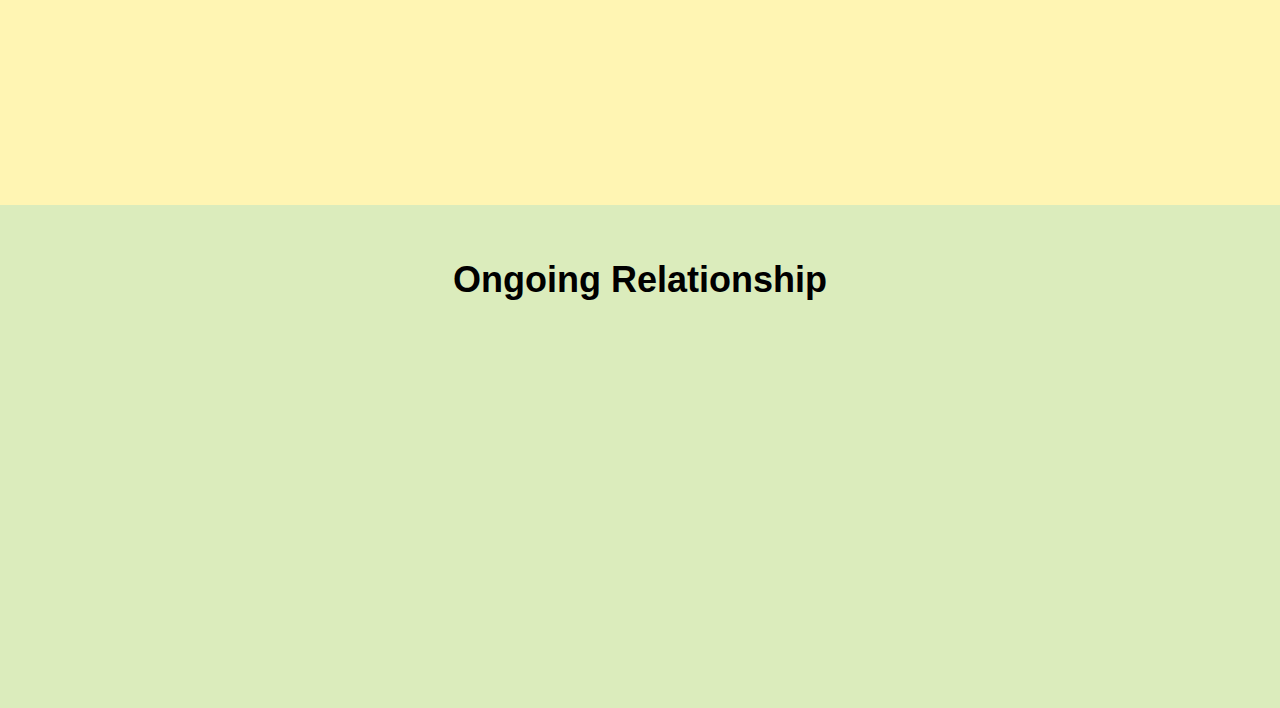
==== commit a6f05b75: "highlight navigation items'" ====
--- a/index.html
+++ b/index.html
@@ -11,7 +11,7 @@
 </head>
 <body>
 <div class="section scoping">
-    <div class="detail toggle-class" data-control-group="desc" data-control-target="scoping-desc"
+    <div class="detail toggle-class" data-control-group="desc" data-control-target="scoping"
          data-control-class="expanded">
         <div class="section-title">Scoping Phase</div>
         <div class="infographic"></div>
@@ -37,7 +37,7 @@
     </div>
 </div>
 <div class="section discovery">
-    <div class="detail toggle-class" data-control-group="desc" data-control-target="discovery-desc"
+    <div class="detail toggle-class" data-control-group="desc" data-control-target="discovery"
          data-control-class="expanded">
         <div class="section-title">Discovery Phase</div>
         <div class="infographic"></div>
@@ -61,7 +61,7 @@
 
 </div>
 <div class="section development">
-    <div class="detail toggle-class" data-control-group="desc" data-control-target="development-desc"
+    <div class="detail toggle-class" data-control-group="desc" data-control-target="development"
          data-control-class="expanded">
         <div class="section-title">Development Phase</div>
         <div class="infographic"></div>
@@ -88,7 +88,7 @@
     </div>
 </div>
 <div class="section ongoing-relationship">
-    <div class="detail toggle-class" data-control-group="desc" data-control-target="ongoing-relationship-desc"
+    <div class="detail toggle-class" data-control-group="desc" data-control-target="ongoing-relationship"
          data-control-class="expanded">
         <div class="section-title">Ongoing Relationship</div>
         <div class="infographic"></div>
@@ -112,20 +112,20 @@
     </div>
 </div>
 <div class="section navigation">
-    <div class="navigation-item scoping toggle-class" data-control-group="desc" data-control-target="scoping-desc"
-         data-control-class="expanded">
+    <div class="navigation-item scoping toggle-class" data-control-group="desc" data-control-target="scoping"
+         data-control-class="expanded" data-control-move=true>
         <div class="title">Scoping</div>
     </div>
-    <div class="navigation-item discovery toggle-class" data-control-group="desc" data-control-target="discovery-desc"
-         data-control-class="expanded">
+    <div class="navigation-item discovery toggle-class" data-control-group="desc" data-control-target="discovery"
+         data-control-class="expanded" data-control-move=true>
         <div class="title">Discovery</div>
     </div>
-    <div class="navigation-item development toggle-class" data-control-group="desc" data-control-target="development-desc"
-         data-control-class="expanded">
+    <div class="navigation-item development toggle-class" data-control-group="desc" data-control-target="development"
+         data-control-class="expanded" data-control-move=true>
         <div class="title">Development</div>
     </div>
-    <div class="navigation-item ongoing-relationship toggle-class" data-control-group="desc" data-control-target="ongoing-relationship-desc"
-         data-control-class="expanded">
+    <div class="navigation-item ongoing-relationship toggle-class" data-control-group="desc" data-control-target="ongoing-relationship"
+         data-control-class="expanded" data-control-move=true>
         <div class="title">Ongoing Relationship</div>
     </div>
 </div>
--- a/dev-process.css
+++ b/dev-process.css
@@ -2,6 +2,7 @@
     font-family: Arial, Helvetica, sans-serif;
     margin: 0px;
     background-color: #EDEDED;
+    margin-top: 296px;
 }
 
 .section {
@@ -15,7 +16,7 @@
 }
 
 .section.scoping {
-    margin-top: 296px;
+
 }
 
 .section.discovery {
@@ -39,6 +40,9 @@
     position: absolute;
     top: 54px;
     height: 400px;
+    background-image: url("infographic/descriptors.svg");
+    background-position: left 266px center;
+    background-repeat: no-repeat;
 }
 
 .section .section-title {
@@ -49,10 +53,10 @@
 
 .section .infographic {
     width: 268px;
-    height: 268px;
+    height: 288px;
     position: absolute;
     left: 0;
-    background-position: center center;
+    background-position: center top 20px;
     background-repeat: no-repeat;
 }
 
@@ -101,6 +105,12 @@
     left: 0px;
     right: 0px;
     text-align: center;
+    border-bottom: 2px solid transparent;
+}
+
+.navigation .navigation-item.highlighted .title {
+    color: #21BBEE;
+    border-bottom: 2px solid #21BBEE;
 }
 
 .description {
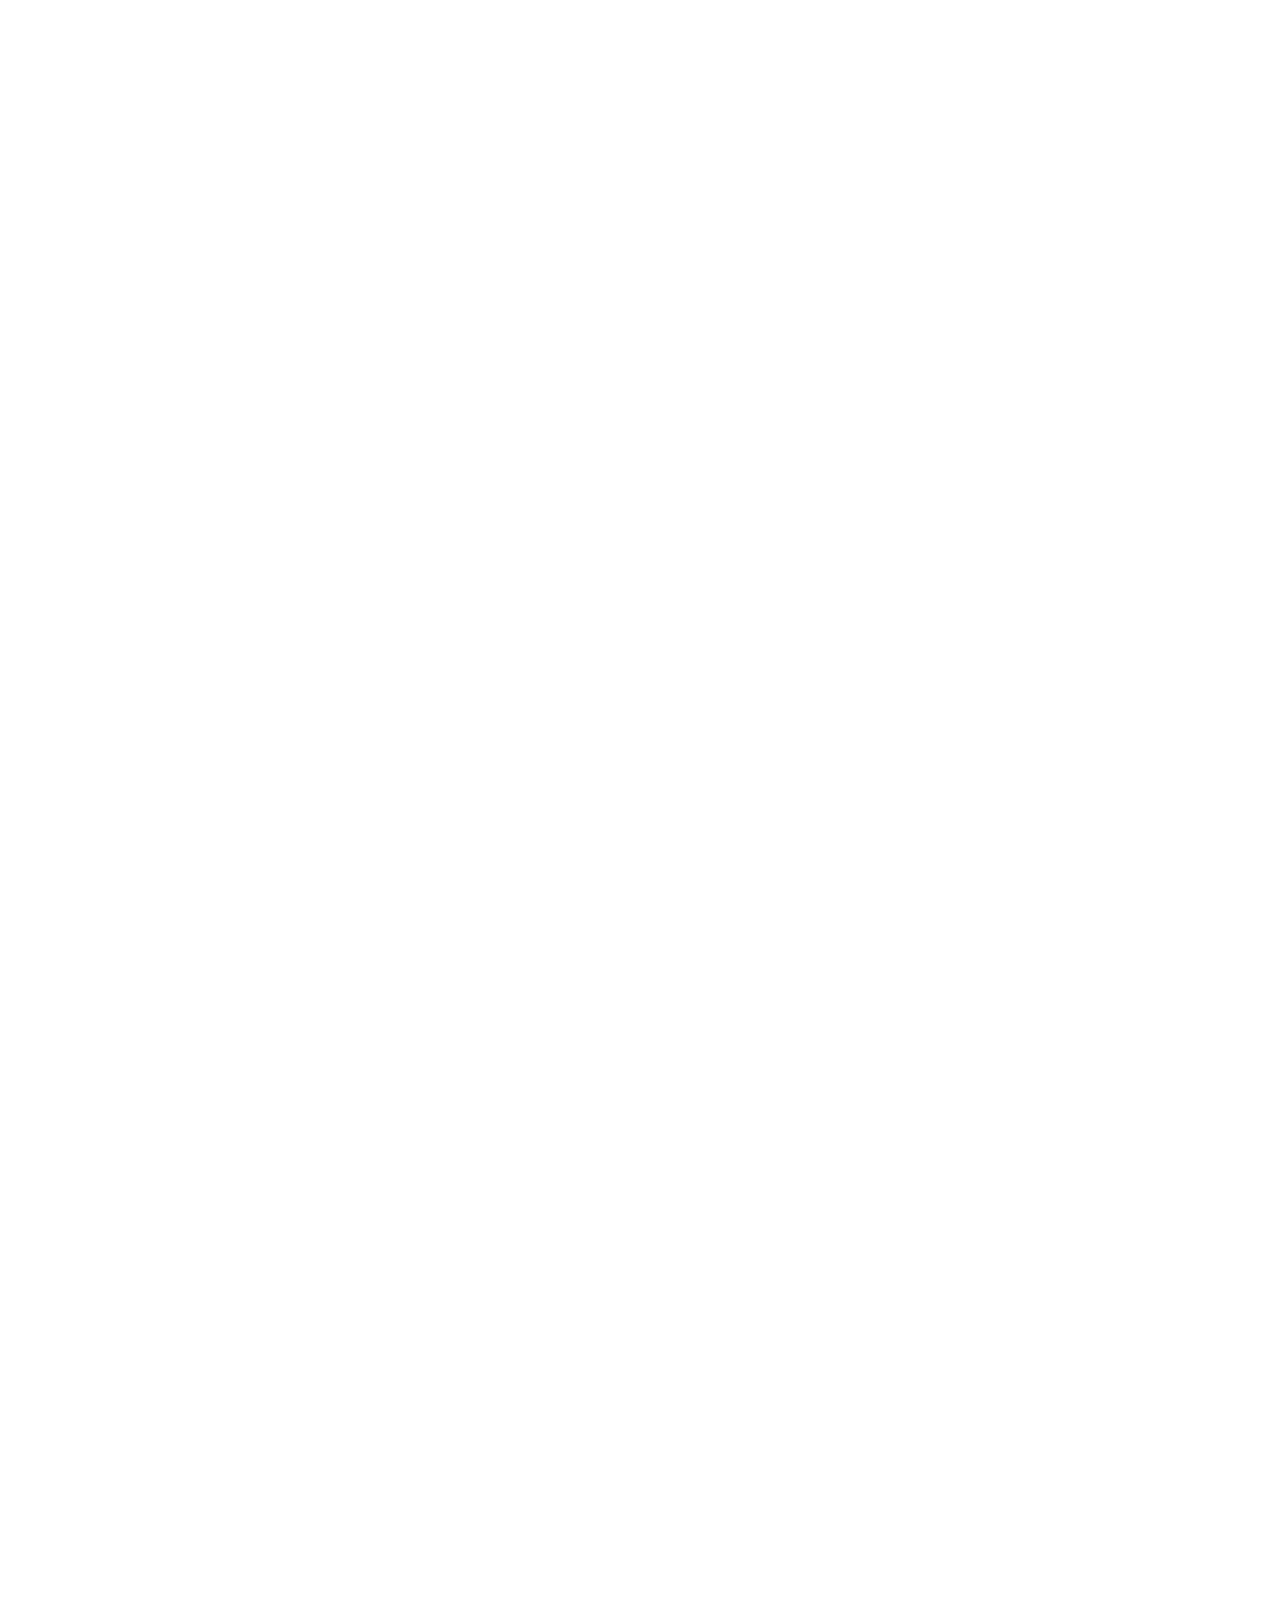
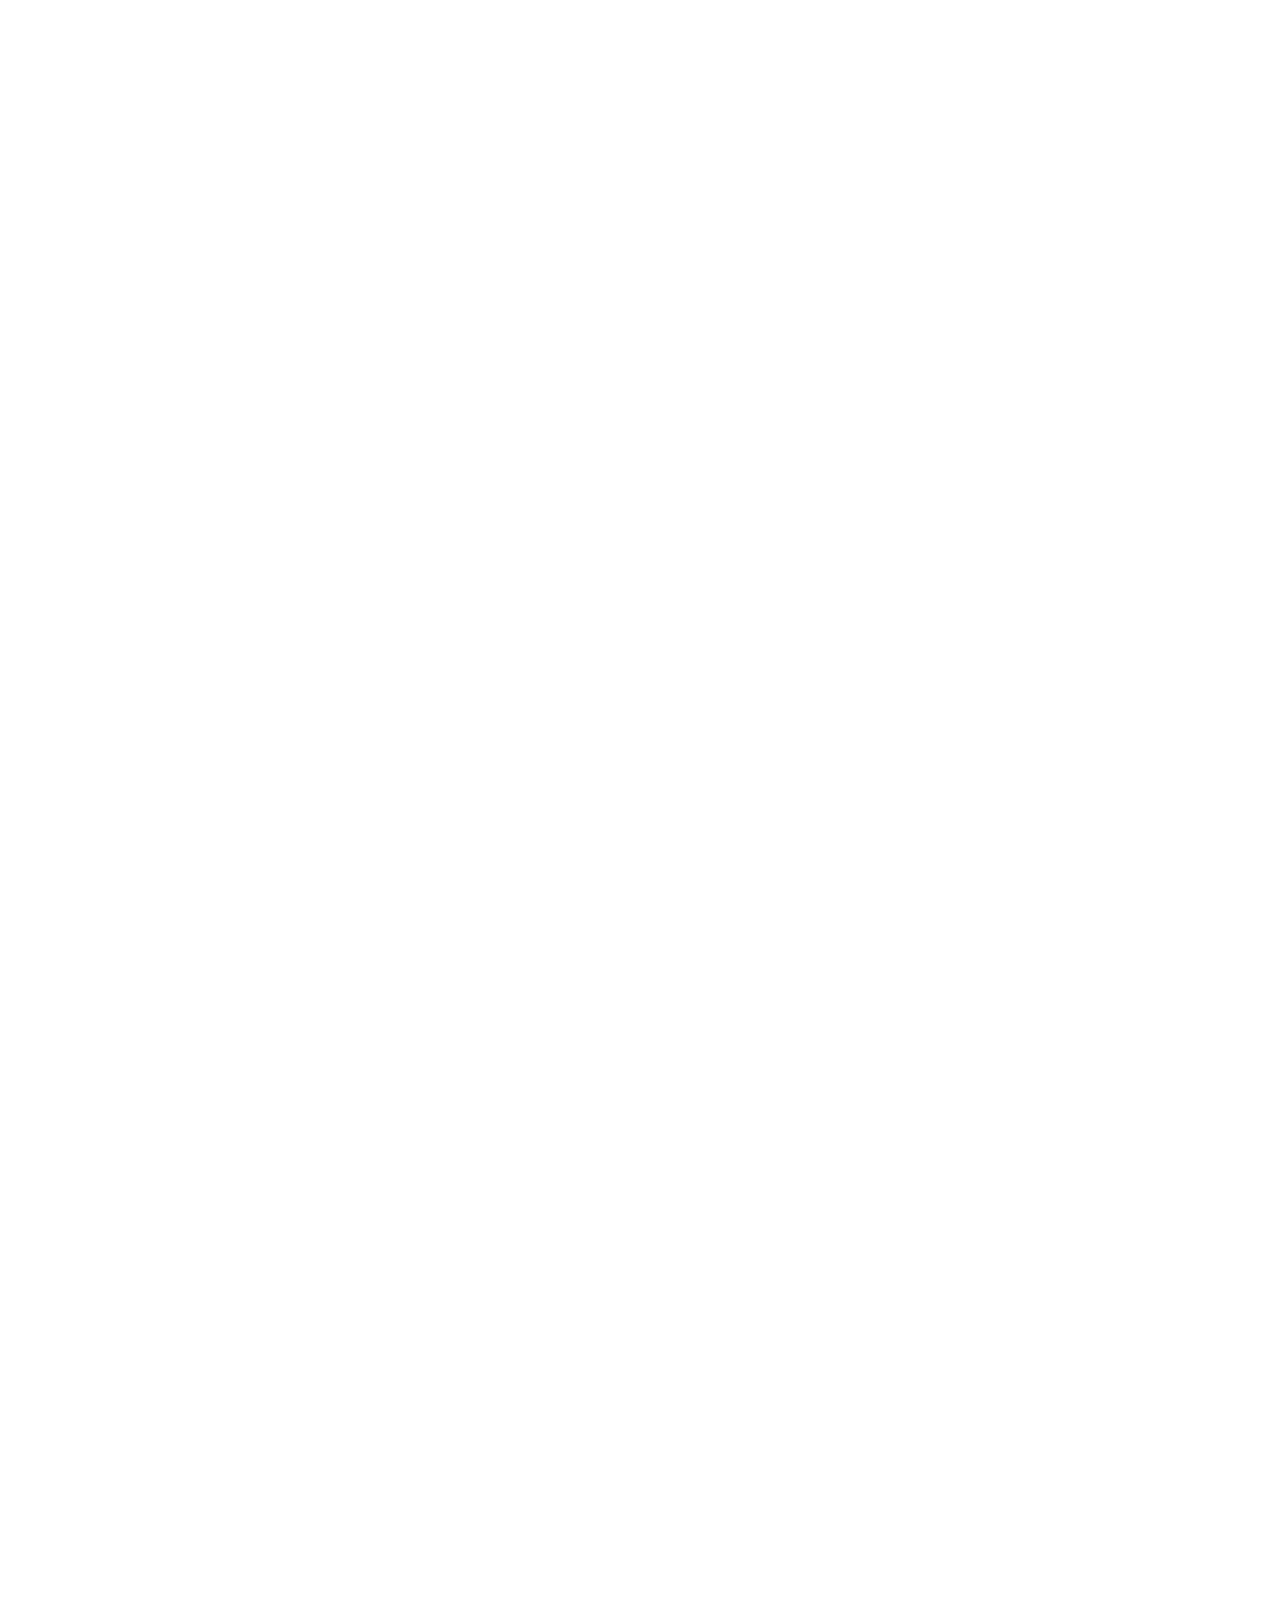
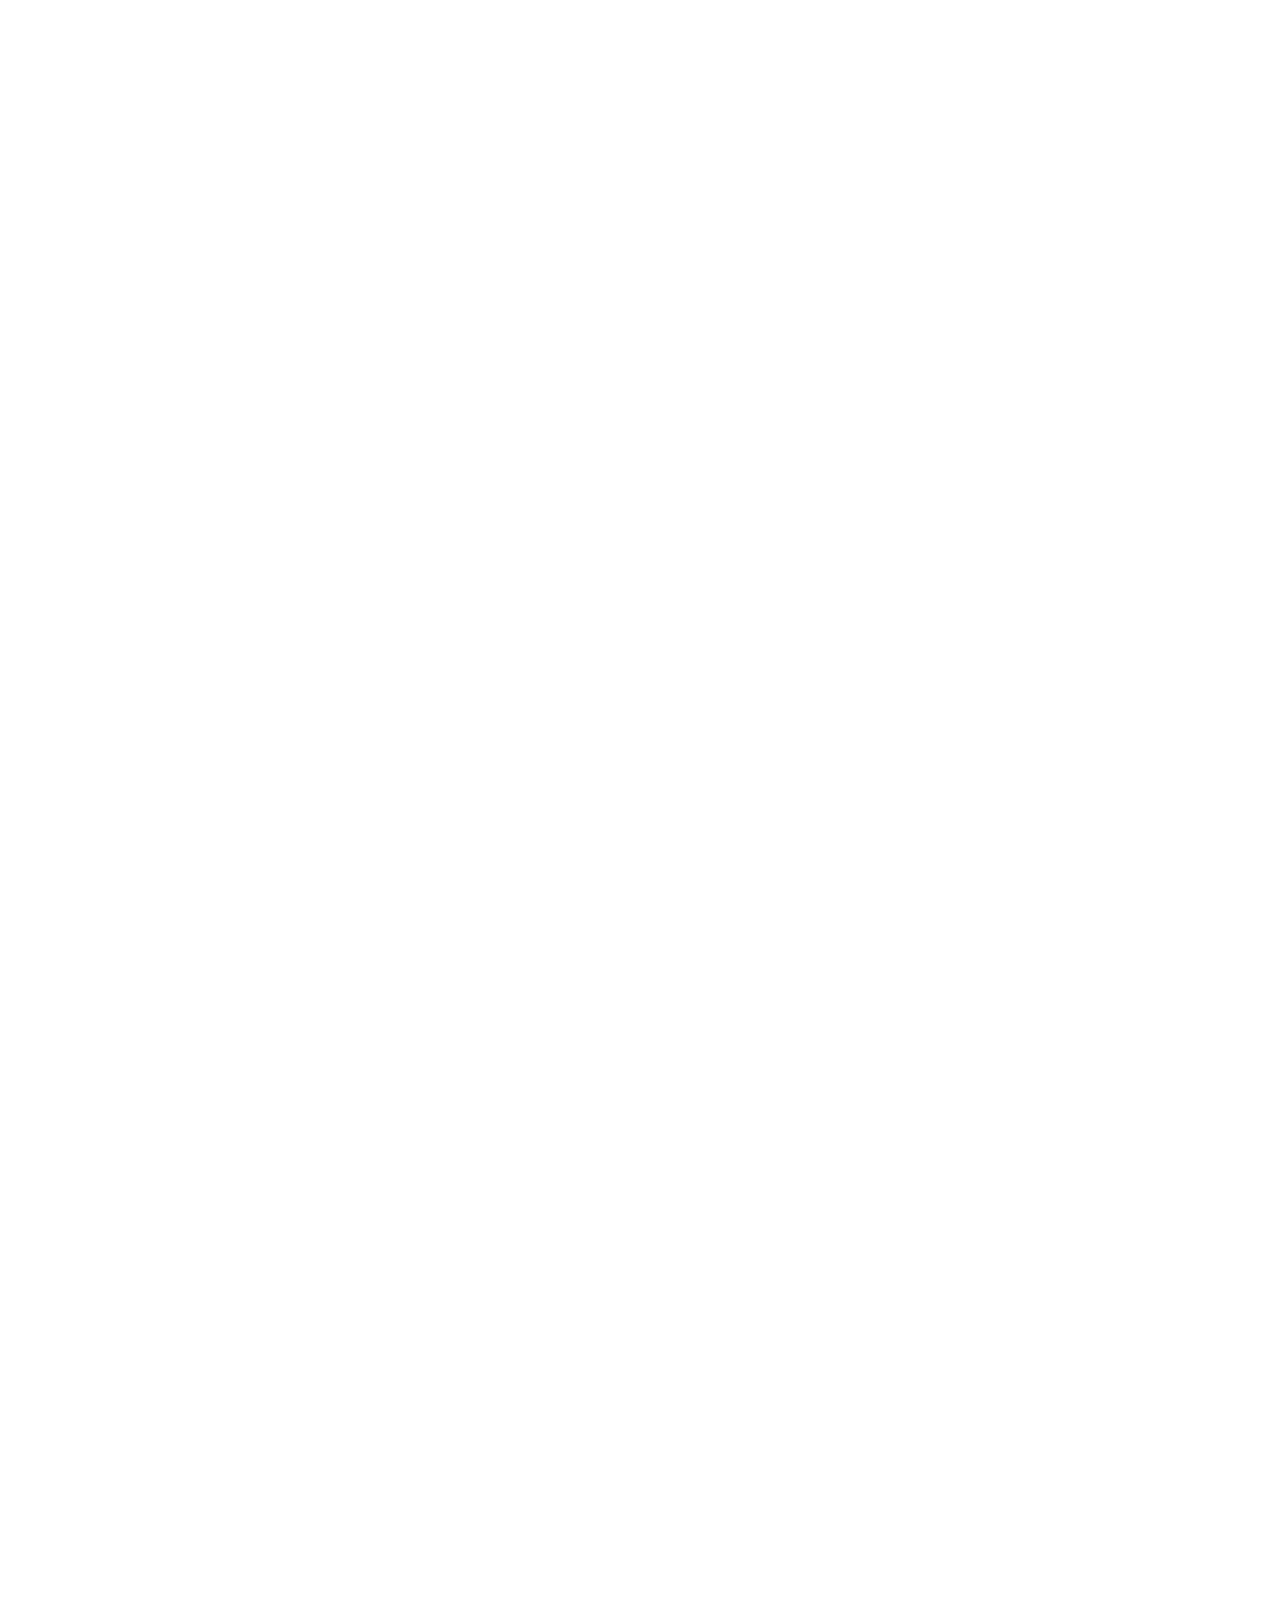
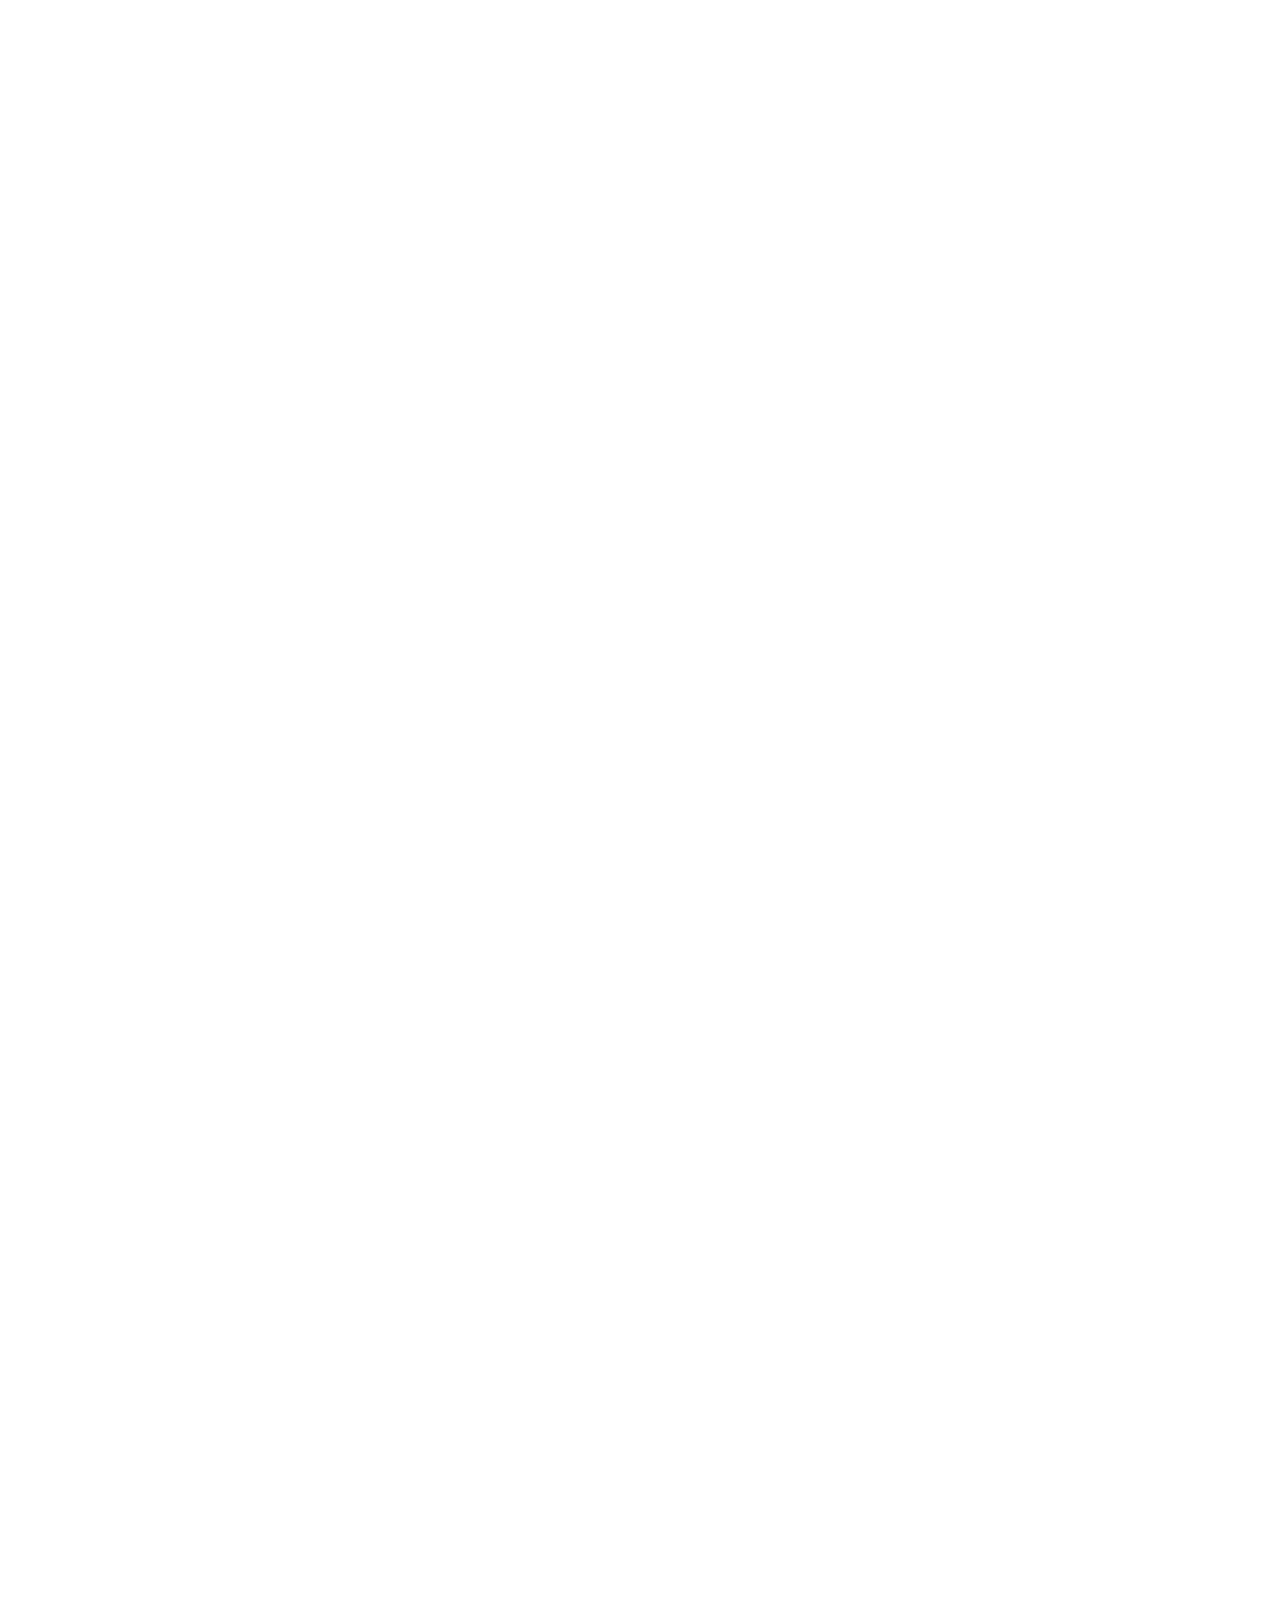
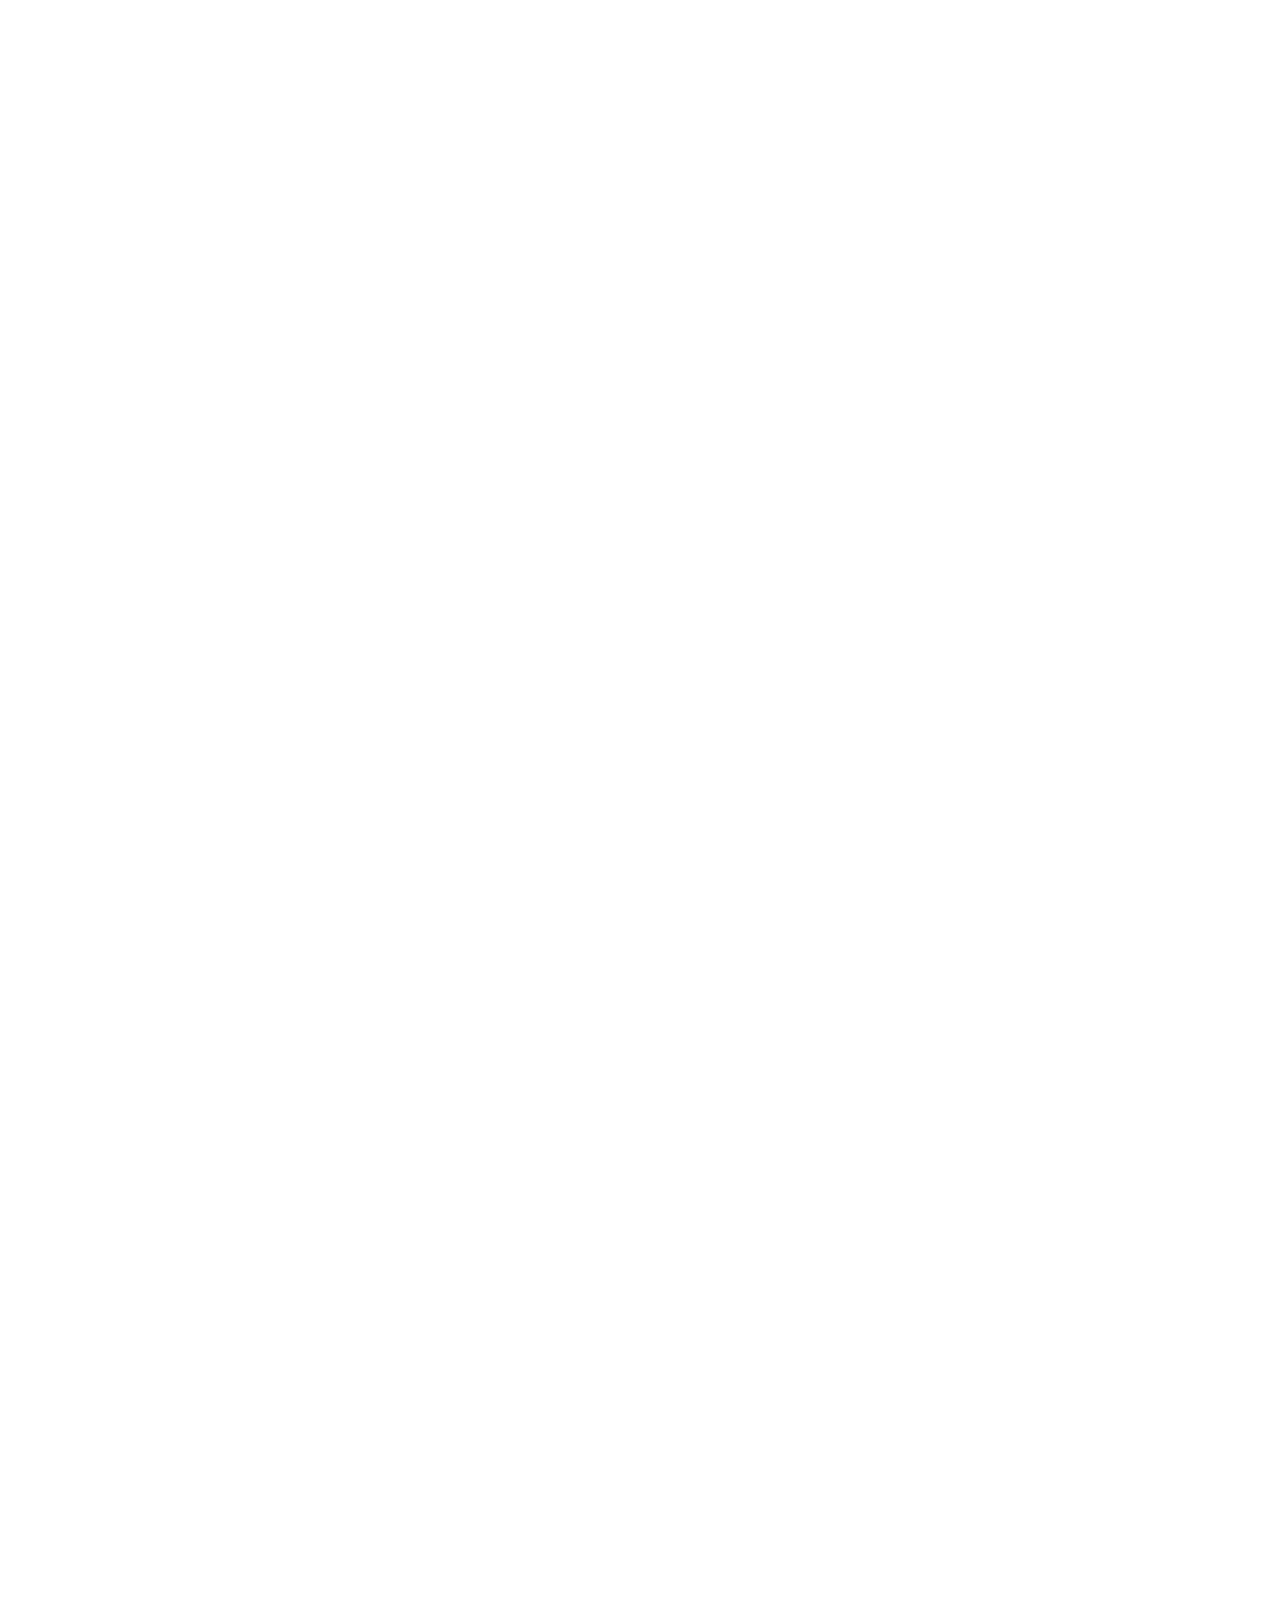
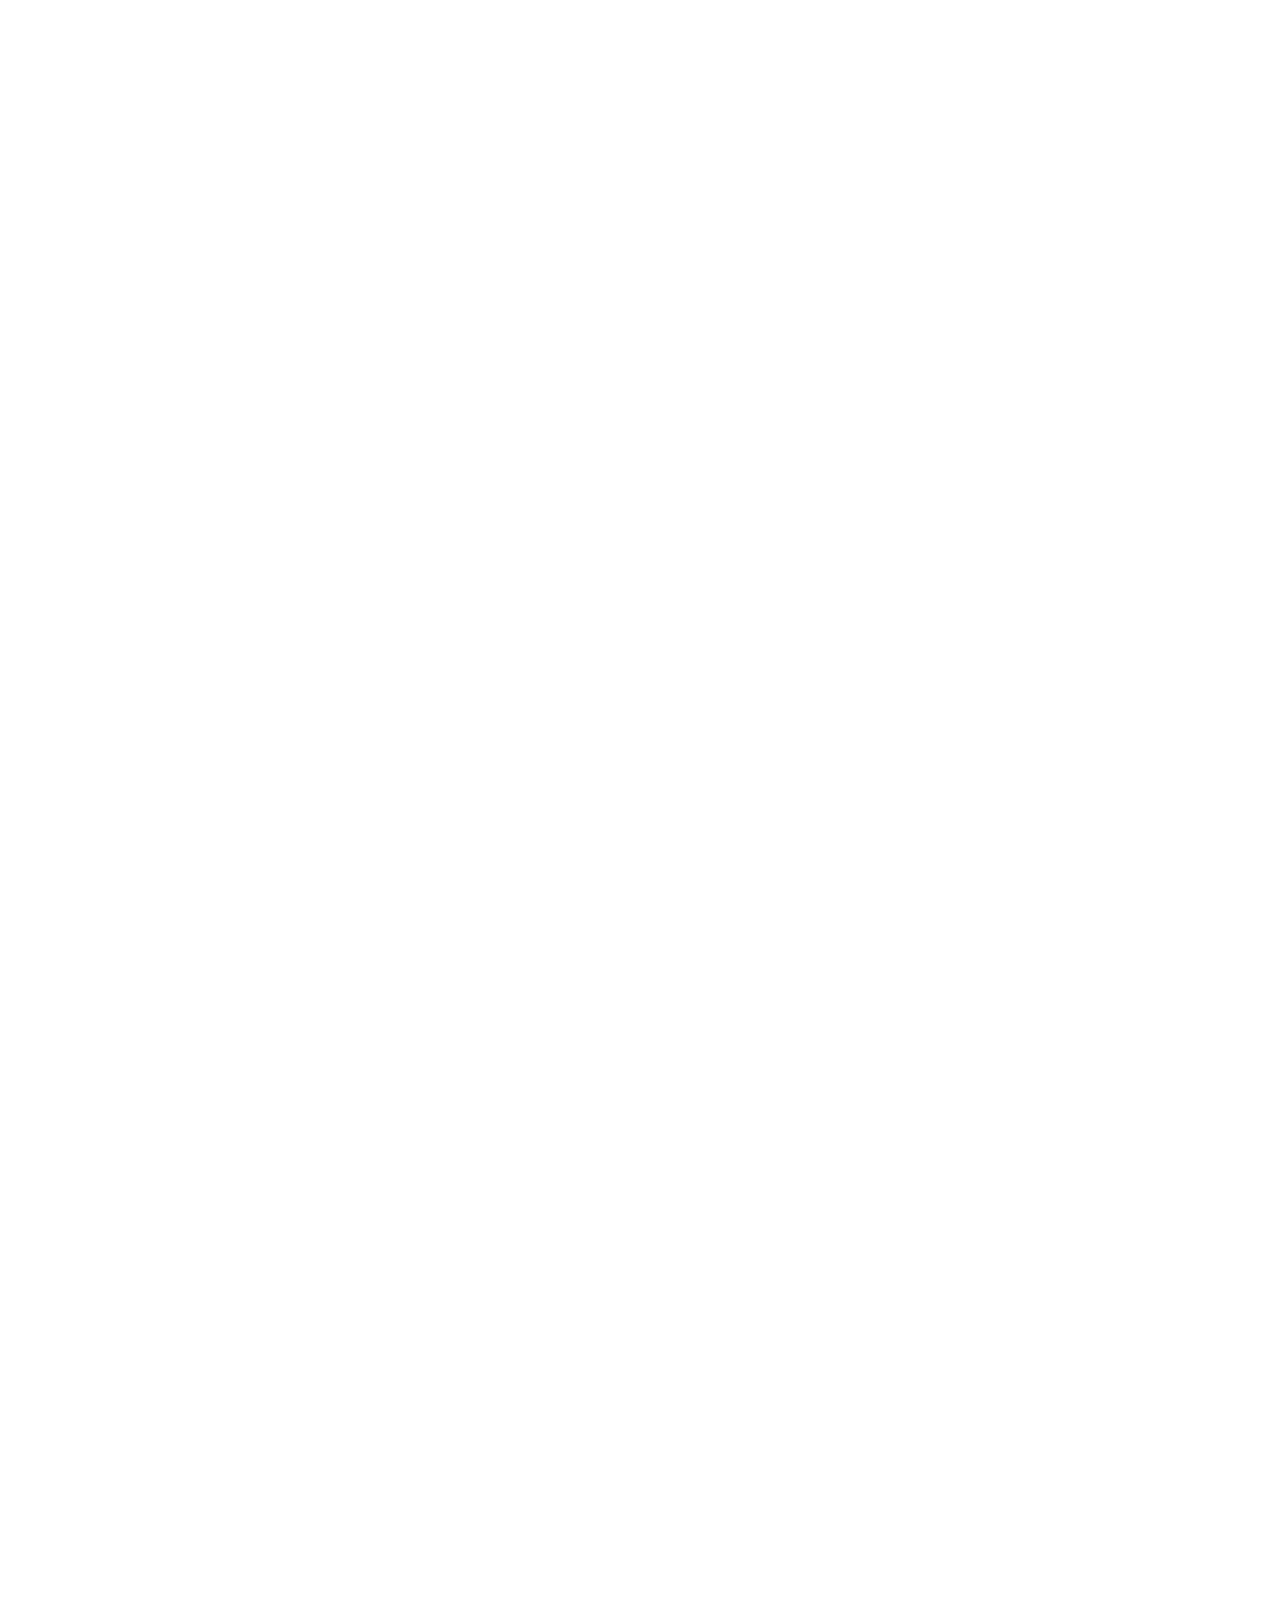
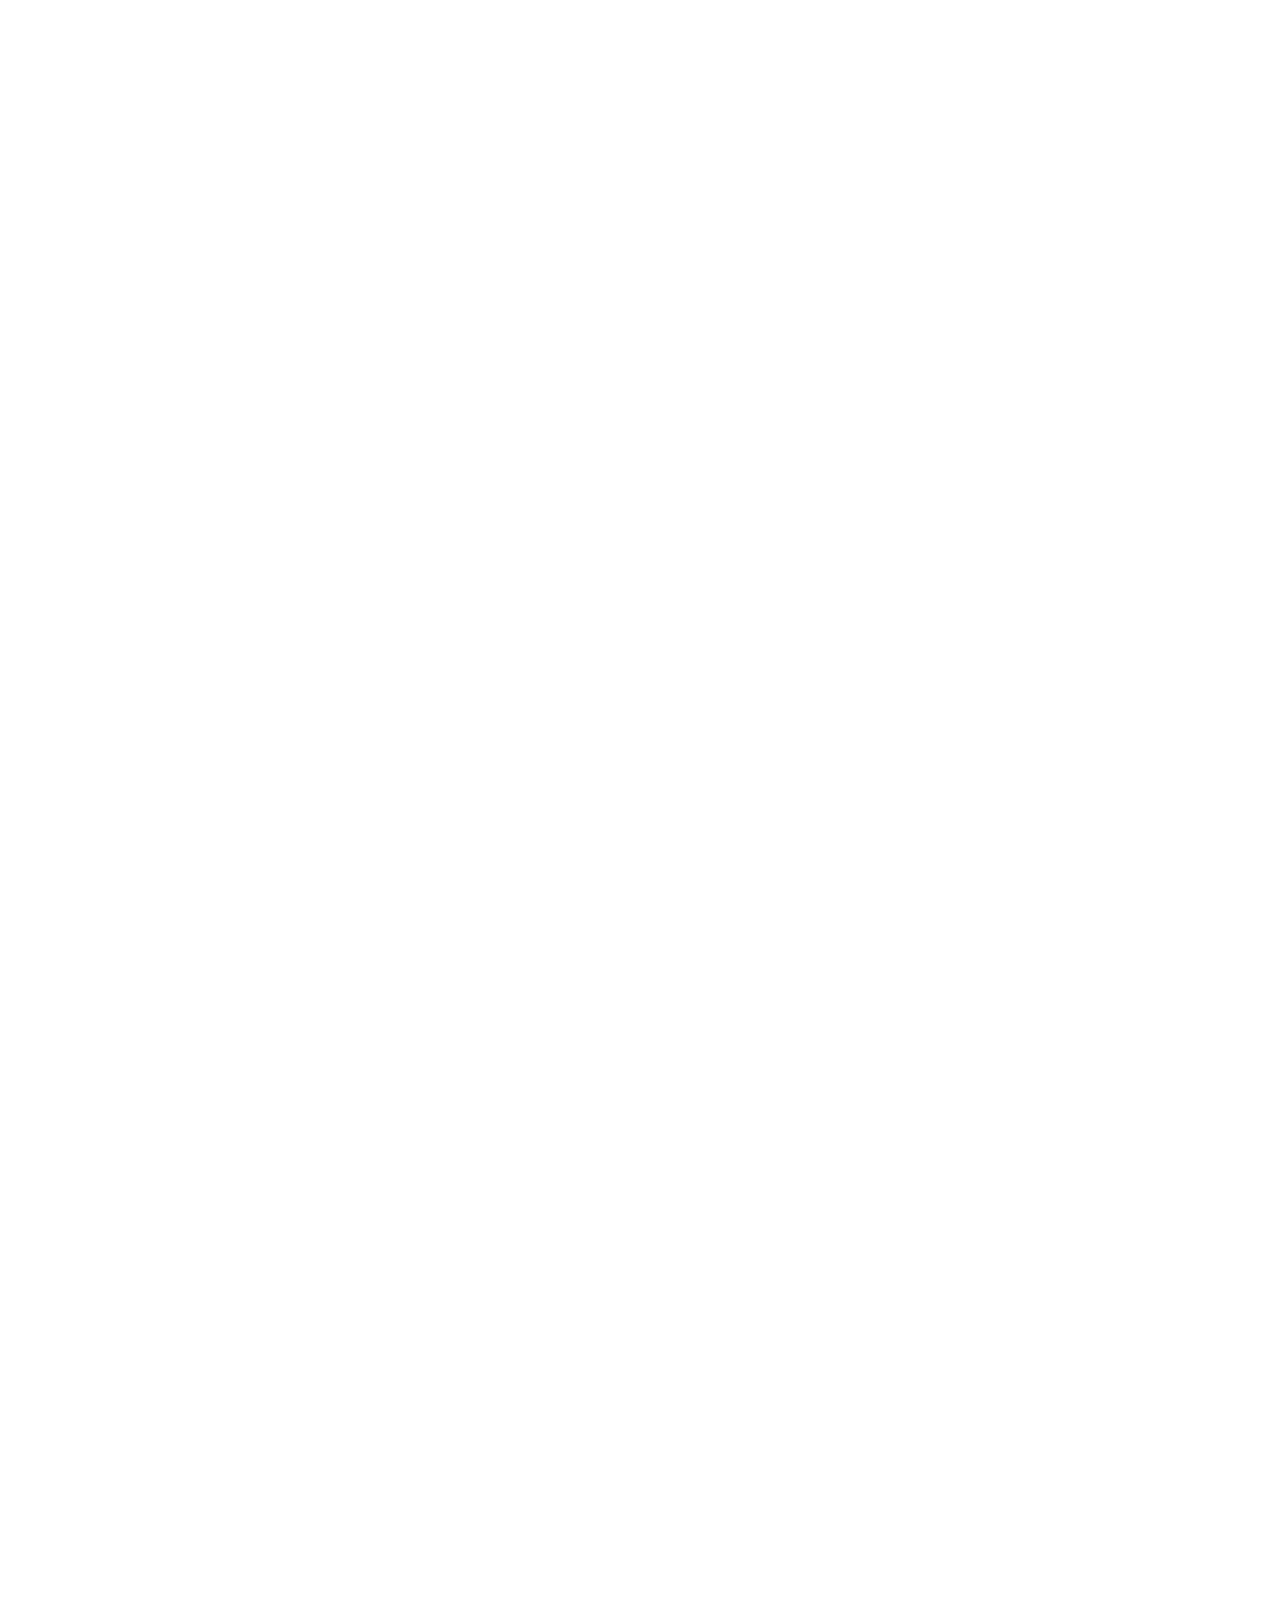
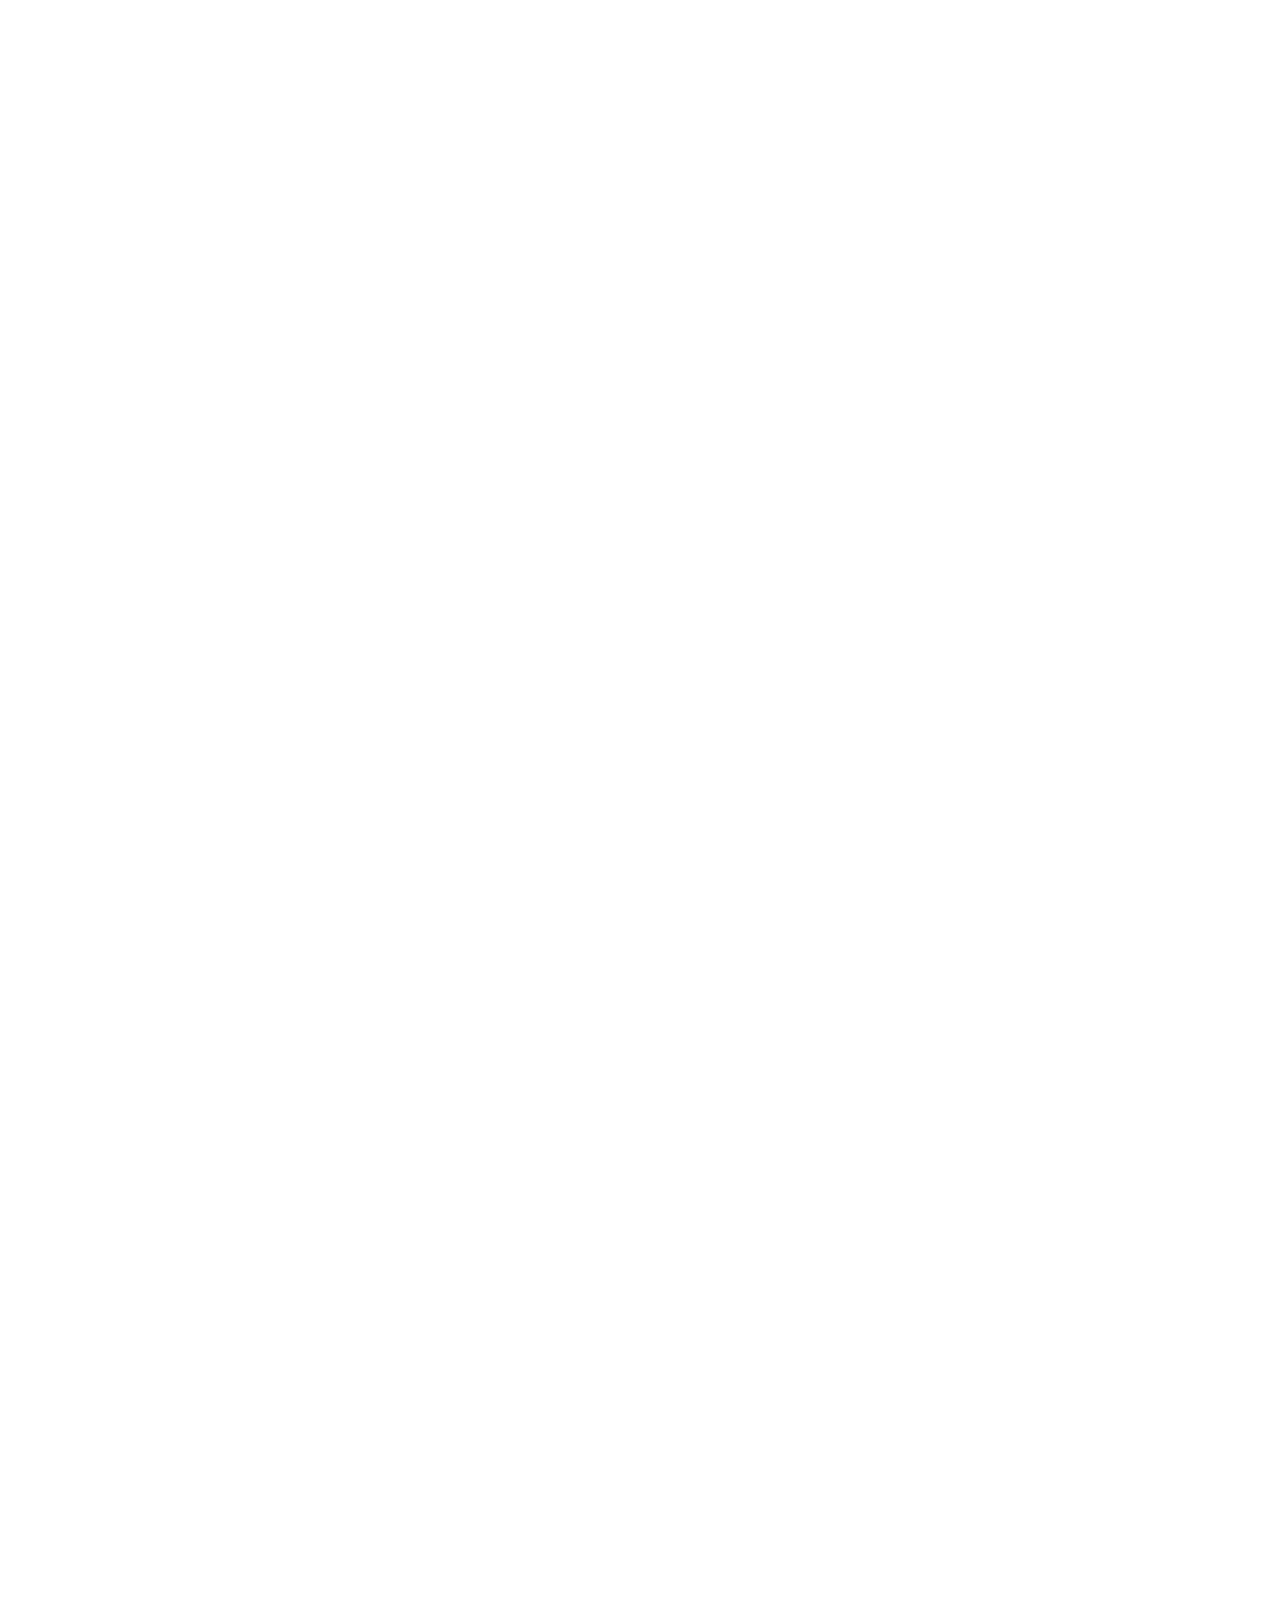
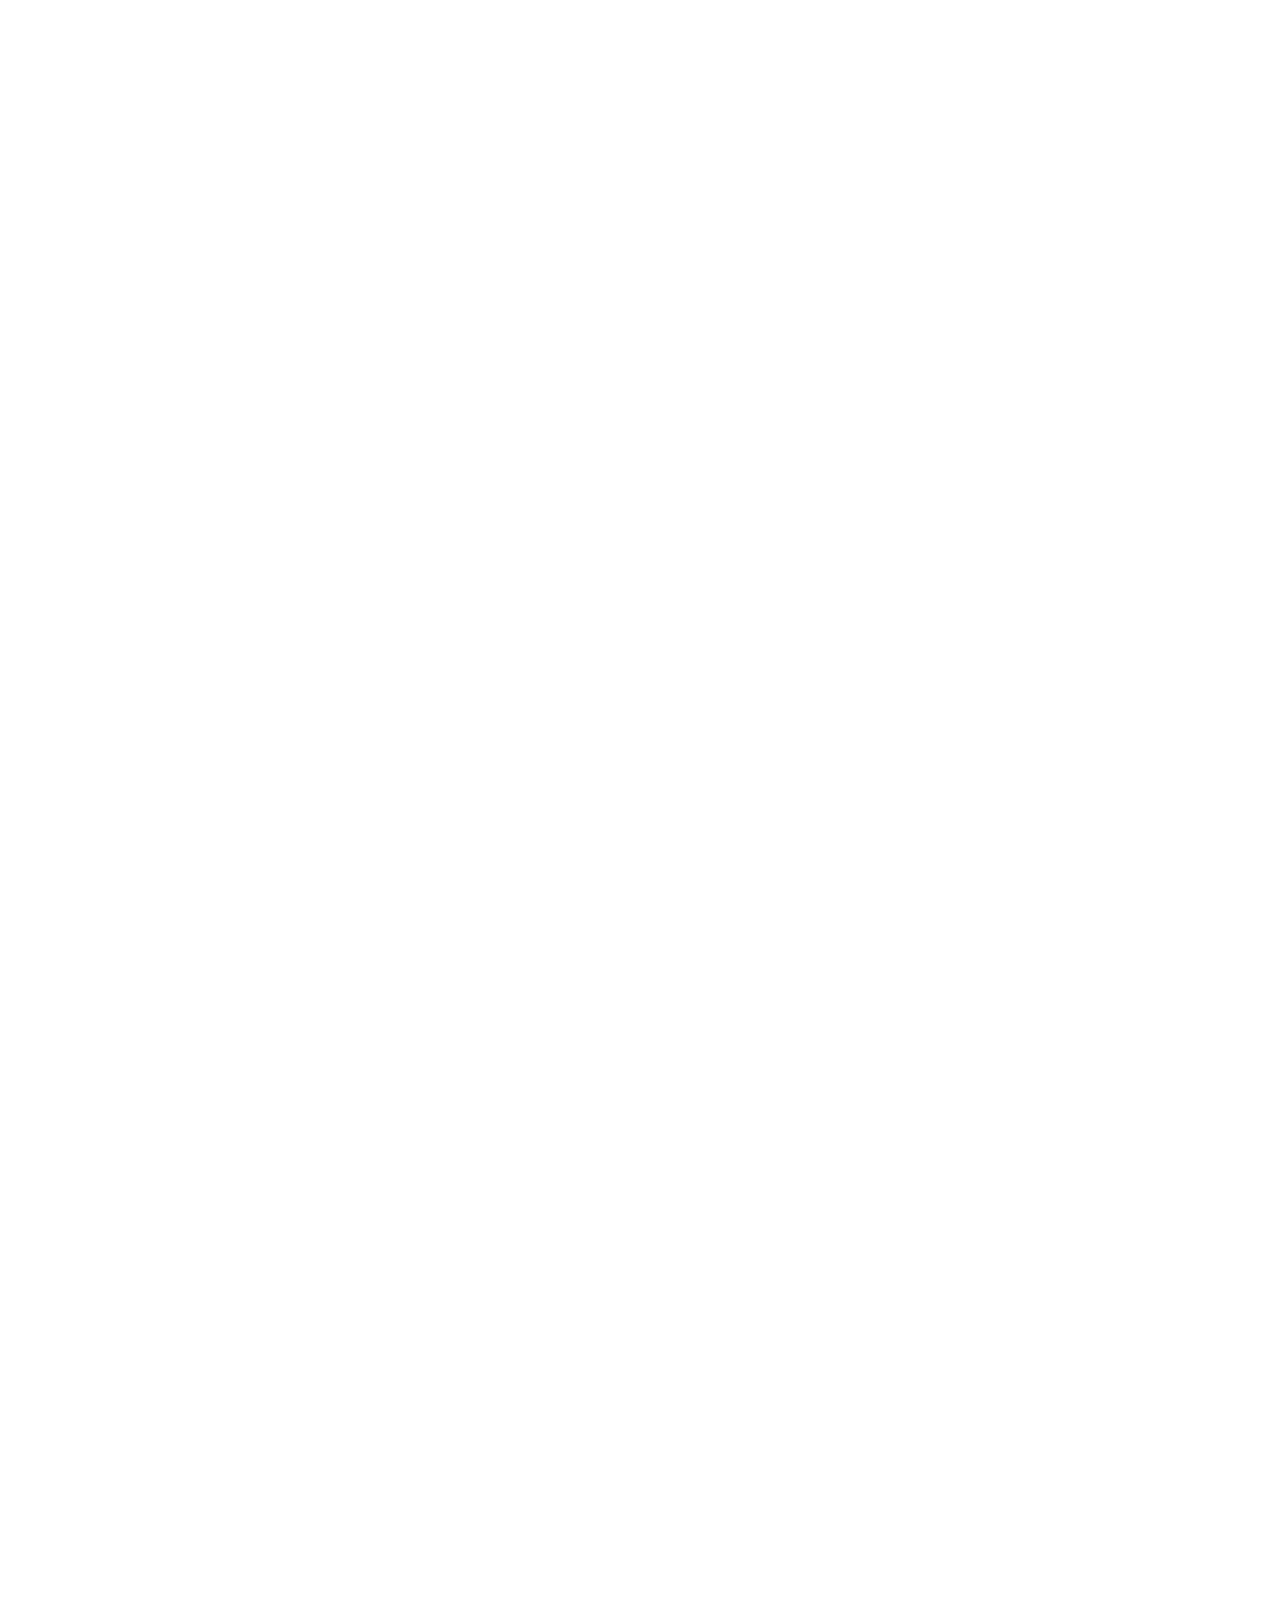
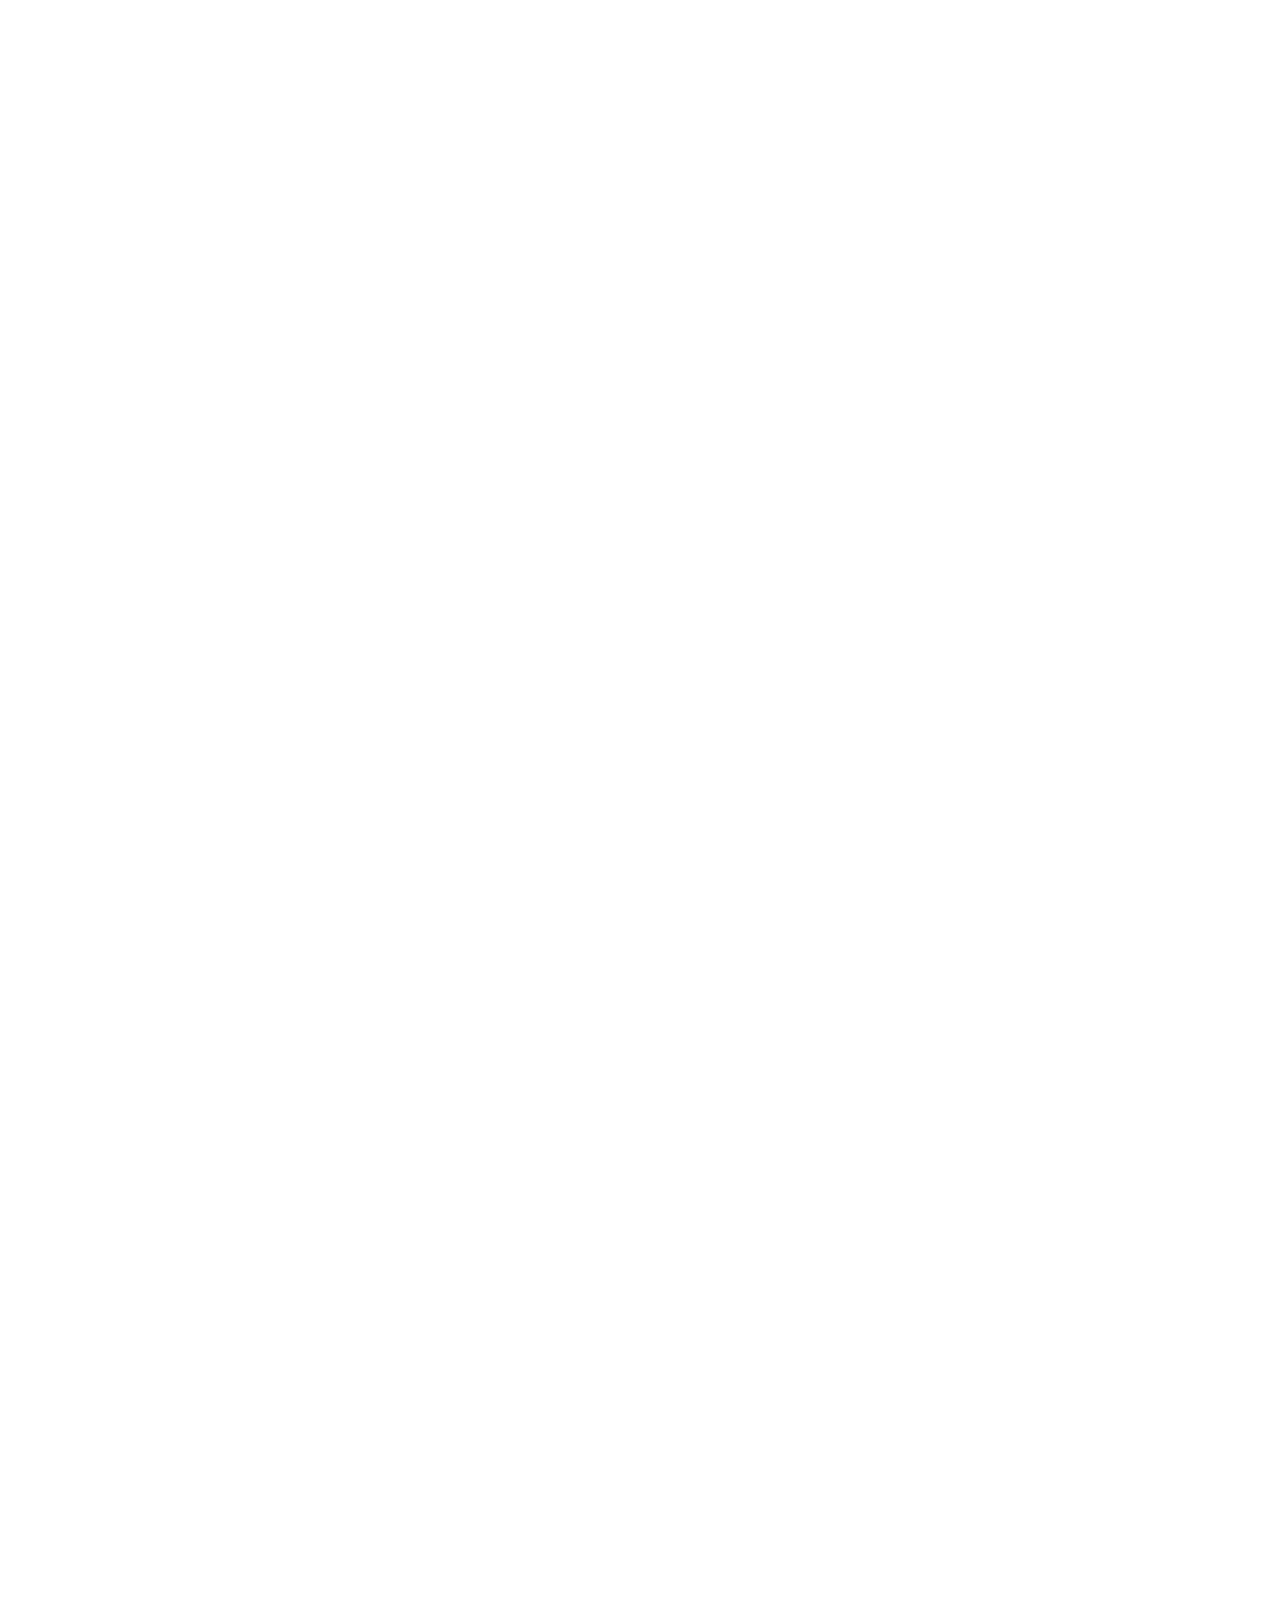
==== commit 1e0e9523: "reboot" ====
--- a/index.html
+++ b/index.html
@@ -1,133 +1,29 @@
 <!DOCTYPE html>
 <html>
 <head>
-    <script src="page-control.js"></script>
-    <link rel="stylesheet" type="text/css" href="dev-process.css">
+    <title>Fluid</title>
+    <script   src="https://code.jquery.com/jquery-3.3.1.min.js"   integrity="sha256-FgpCb/KJQlLNfOu91ta32o/NMZxltwRo8QtmkMRdAu8="   crossorigin="anonymous"></script>
+    <script src="scripts/vendor/d3.min.js"></script>
+    <script src="scripts/fluid.js"></script>
+    <link rel="stylesheet" href="assets/css/fluid.css">
     <script>
-        window.addEventListener('load', function () {
-            new PageControl().start();
+        $(function() {
+            new Fluid().start();
         });
     </script>
 </head>
 <body>
-<div class="section scoping">
-    <div class="detail toggle-class" data-control-group="desc" data-control-target="scoping"
-         data-control-class="expanded">
-        <div class="section-title">Scoping Phase</div>
-        <div class="infographic"></div>
-    </div>
-</div>
-<div id="scoping-desc" class="description scoping">
-    <div class="detail">
-<p>        The first thing we do on a project is listen.
-</p>
-        <p>
-        We want to understand as much as we can about your project. Why do you want to build this? Who will it serve?
-        What will it do? We want to get on board with your ambition and set ourselves up for a great project.
-        </p>
-        <p>
-        This phase of the process will often include a ‘Design Sprint’; a focused week of collaboration between our team
-        and yours. The week ends with real users testing an initial prototype of a specific feature, screen or idea for
-        the app
-        </p>
-        <p>
-        You can read more about how we’ve used Design Sprints in
-        the past
-        </p>
-    </div>
-</div>
-<div class="section discovery">
-    <div class="detail toggle-class" data-control-group="desc" data-control-target="discovery"
-         data-control-class="expanded">
-        <div class="section-title">Discovery Phase</div>
-        <div class="infographic"></div>
-    </div>
-</div>
-<div id="discovery-desc" class="description discovery">
-    <div class="detail">
-<p>
-        The first thing we do on a project is listen.
-</p>
-        We want to understand as much as we can about your project. Why do you want to build this? Who will it serve?
-        What will it do? We want to get on board with your ambition and set ourselves up for a great project.
-<p>
-        This phase of the process will often include a ‘Design Sprint’; a focused week of collaboration between our team
-        and yours. The week ends with real users testing an initial prototype of a specific feature, screen or idea for
-    the app</p>
-
-        <p>You can read more about how we’ve used Design Sprints in
-            the past</p>
-    </div>
+<div class="section">
 
 </div>
-<div class="section development">
-    <div class="detail toggle-class" data-control-group="desc" data-control-target="development"
-         data-control-class="expanded">
-        <div class="section-title">Development Phase</div>
-        <div class="infographic"></div>
-    </div>
+<div class="section">
+
 </div>
-<div id="development-desc" class="description development">
-    <div class="detail">
-        <p>This is where your product begins to come to life.</p>
-        <p> We create a set of designs for your features, constantly referring to what we’ve learnt in the discovery
-            phase.
-            We’ll work hard, with you, to find the perfect balance between visual aesthetics and usability. This
-            includes
-            designing for all eventualities: What if the user is offline? What about different devices? What happens
-            when
-            the
-            content is loading?</p>
-        <p>Our developers use these designs to build a fully functioning app, written with the future in mind and
-            championing
-            best practices. We make the best use of the latest techniques, such as automated testing, to produce robust,
-            intuitive work. We also make the best use of being a team by peer-reviewing our work as we go along,
-            checking our progress is consistently strong.</p>
-        <p>Once we’re happy that we’ve built the required features, we’ll work with your team to help you test the app.
-            With the features complete, we’ll walk you through the release process too.</p>
-    </div>
+<div class="section">
+
 </div>
-<div class="section ongoing-relationship">
-    <div class="detail toggle-class" data-control-group="desc" data-control-target="ongoing-relationship"
-         data-control-class="expanded">
-        <div class="section-title">Ongoing Relationship</div>
-        <div class="infographic"></div>
-    </div>
-</div>
-<div id="ongoing-relationship-desc" class="description ongoing-relationship">
-    <div class="detail">
-        <p>Our processes create successful products and long-lasting relationships. Most of our clients have been with us
-        for
-            many years.</p>
+<div class="section">
 
-        <p>We believe that getting the first release out into the stores is only the first step in an ongoing commitment to
-        excellence. We strive for continuous improvement, so we’ll
-            talk to you about our ideas for your app going forward.</p>
-
-        <p>Throughout the project we’ll be taking extensive design notes, recording technical decisions and keeping track
-        of
-        meeting discussions. This means that we are in a great position to pick up the project at any point in the
-        future
-            and carry on working together.</p>
-    </div>
-</div>
-<div class="section navigation">
-    <div class="navigation-item scoping toggle-class" data-control-group="desc" data-control-target="scoping"
-         data-control-class="expanded" data-control-move=true>
-        <div class="title">Scoping</div>
-    </div>
-    <div class="navigation-item discovery toggle-class" data-control-group="desc" data-control-target="discovery"
-         data-control-class="expanded" data-control-move=true>
-        <div class="title">Discovery</div>
-    </div>
-    <div class="navigation-item development toggle-class" data-control-group="desc" data-control-target="development"
-         data-control-class="expanded" data-control-move=true>
-        <div class="title">Development</div>
-    </div>
-    <div class="navigation-item ongoing-relationship toggle-class" data-control-group="desc" data-control-target="ongoing-relationship"
-         data-control-class="expanded" data-control-move=true>
-        <div class="title">Ongoing Relationship</div>
-    </div>
 </div>
 </body>
 </html>--- a/assets/css/fluid.css
+++ b/assets/css/fluid.css
@@ -0,0 +1,8 @@
+.section {
+    position: fixed;
+    left: 0;
+    right: 0;
+    top: 0;
+    bottom: 0;
+    display: none;
+}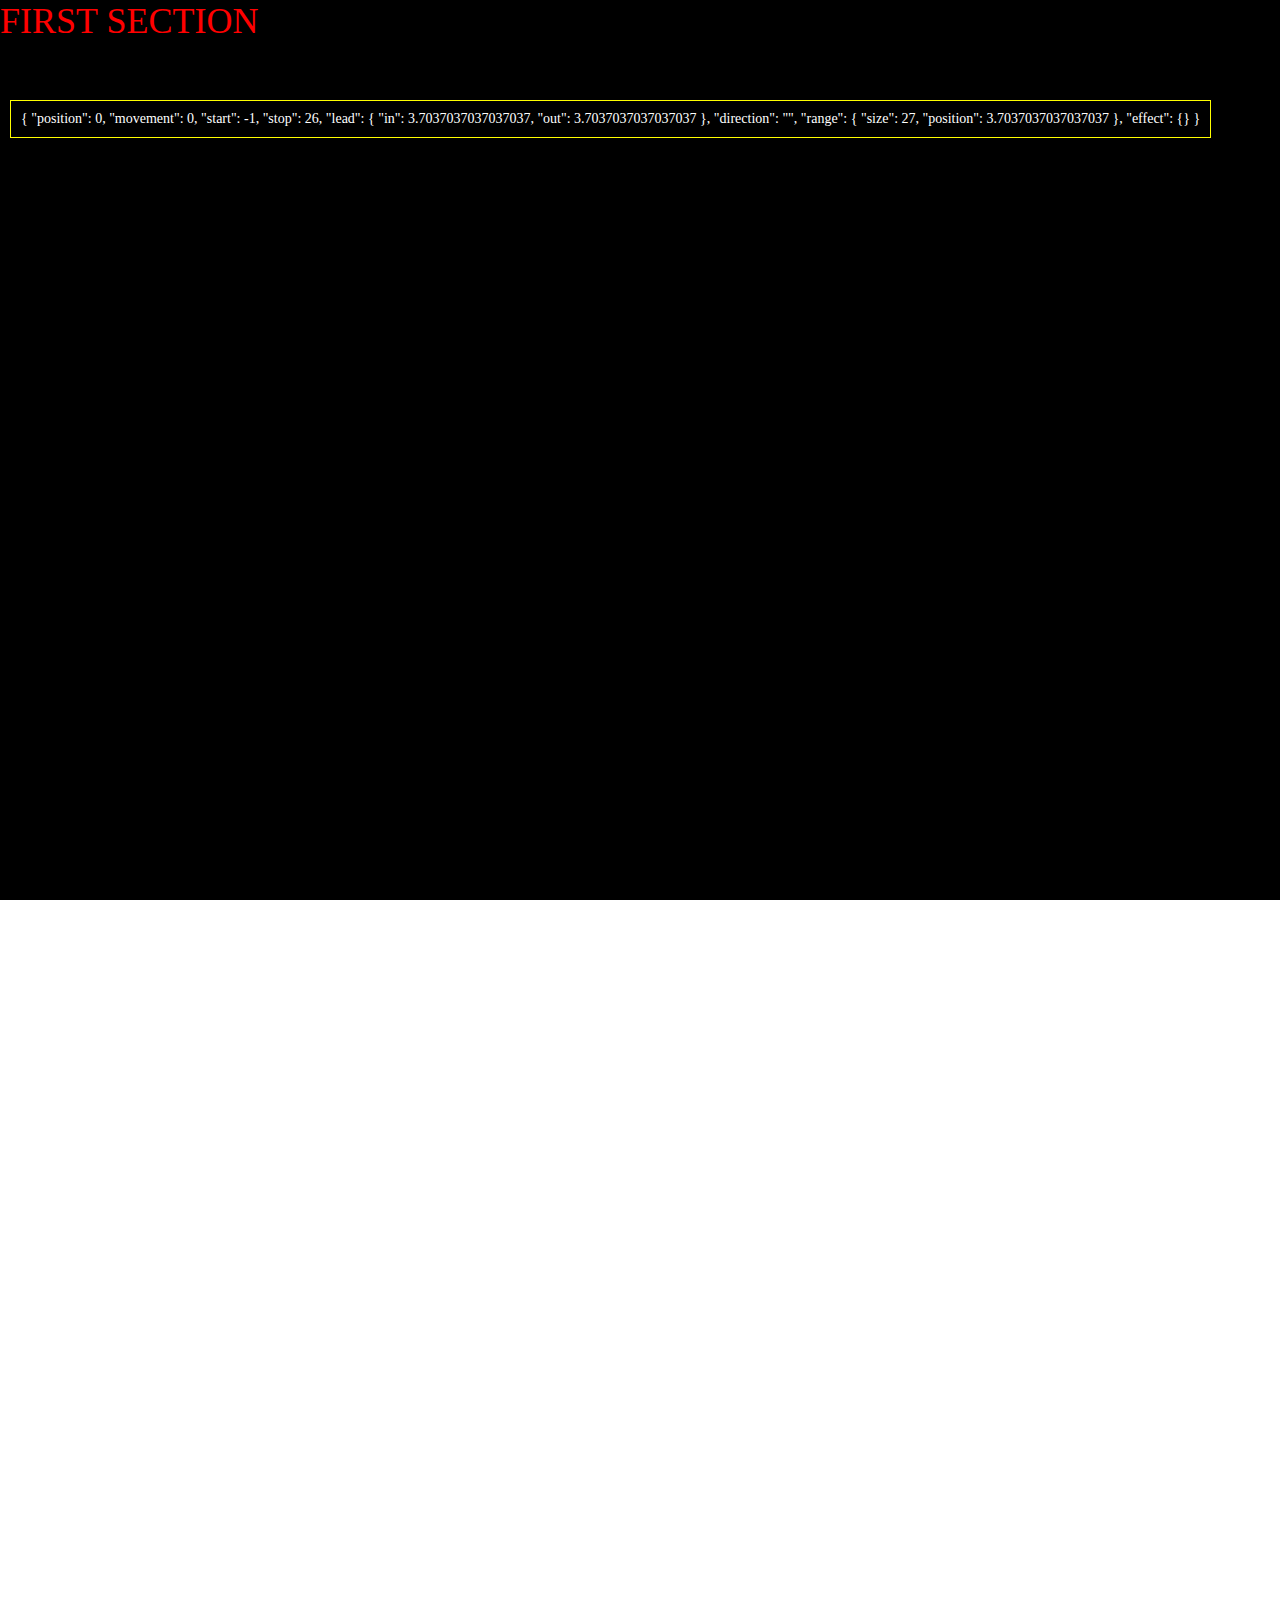
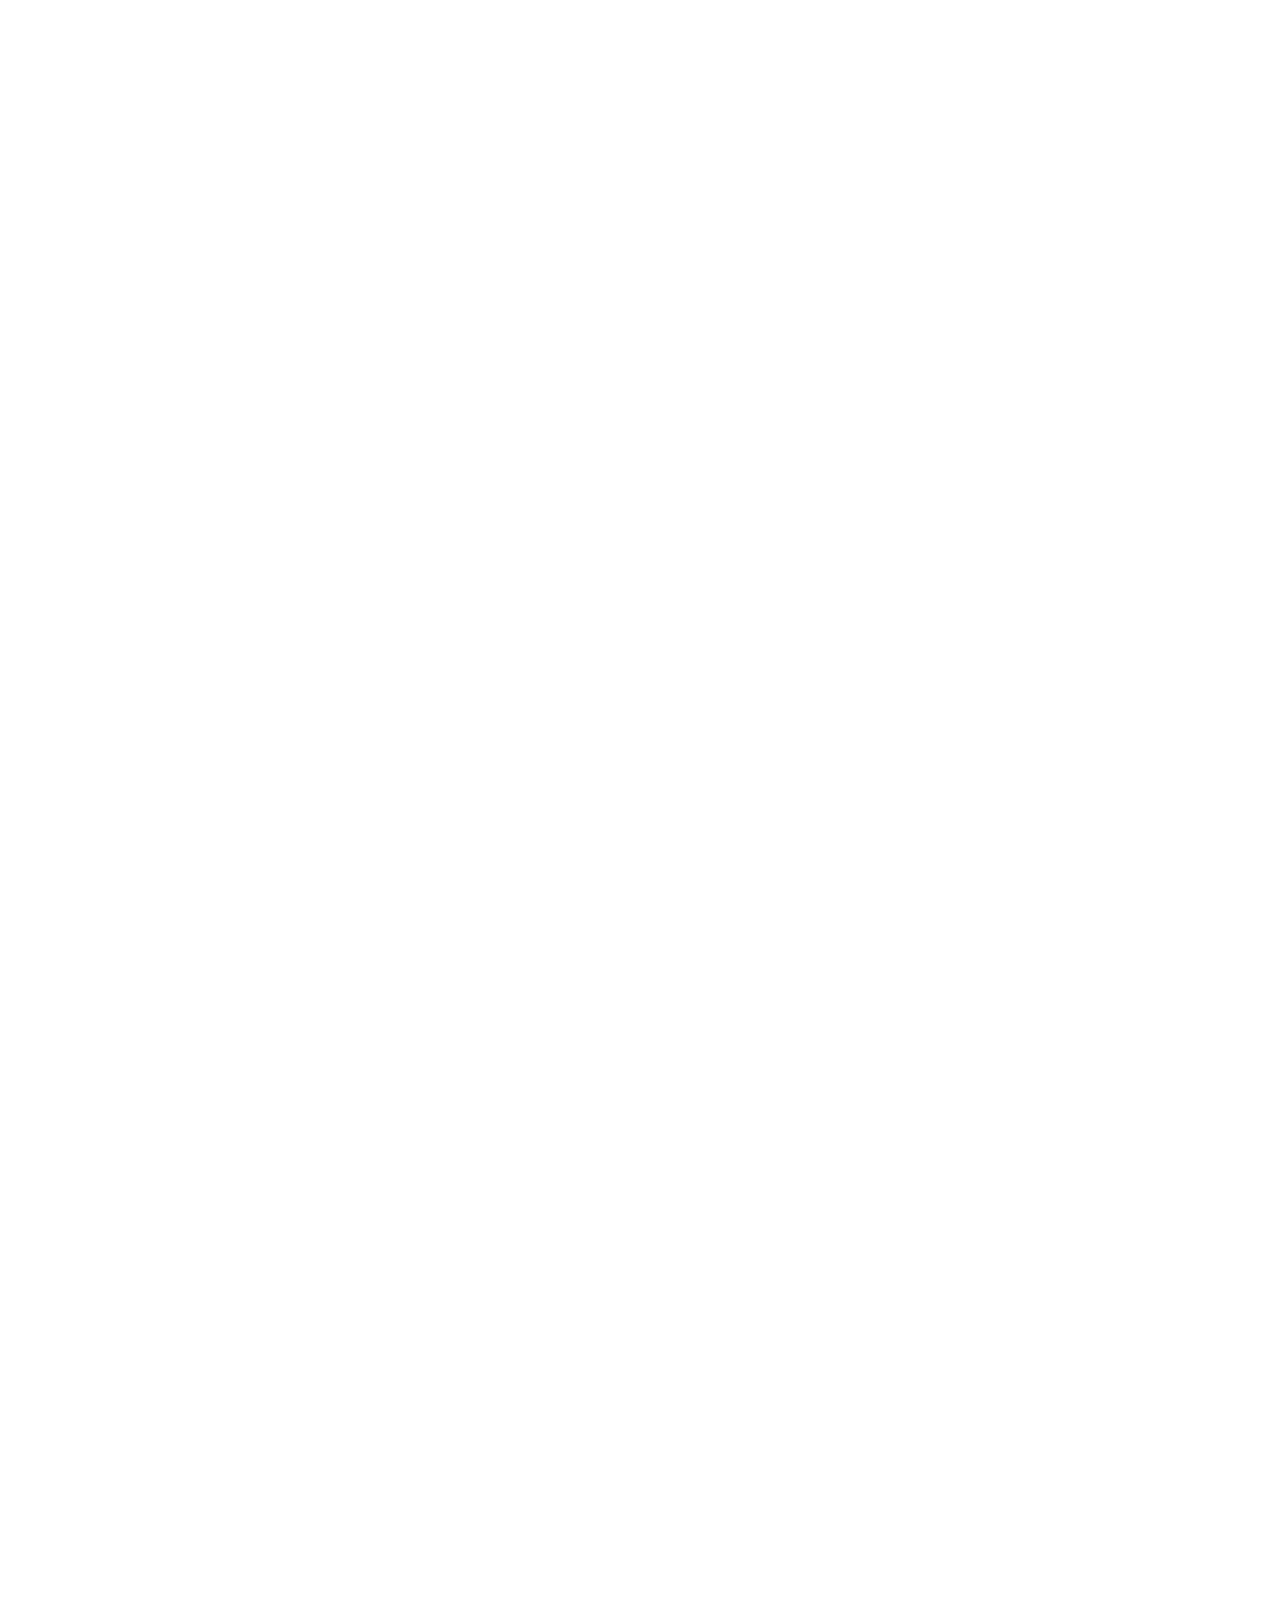
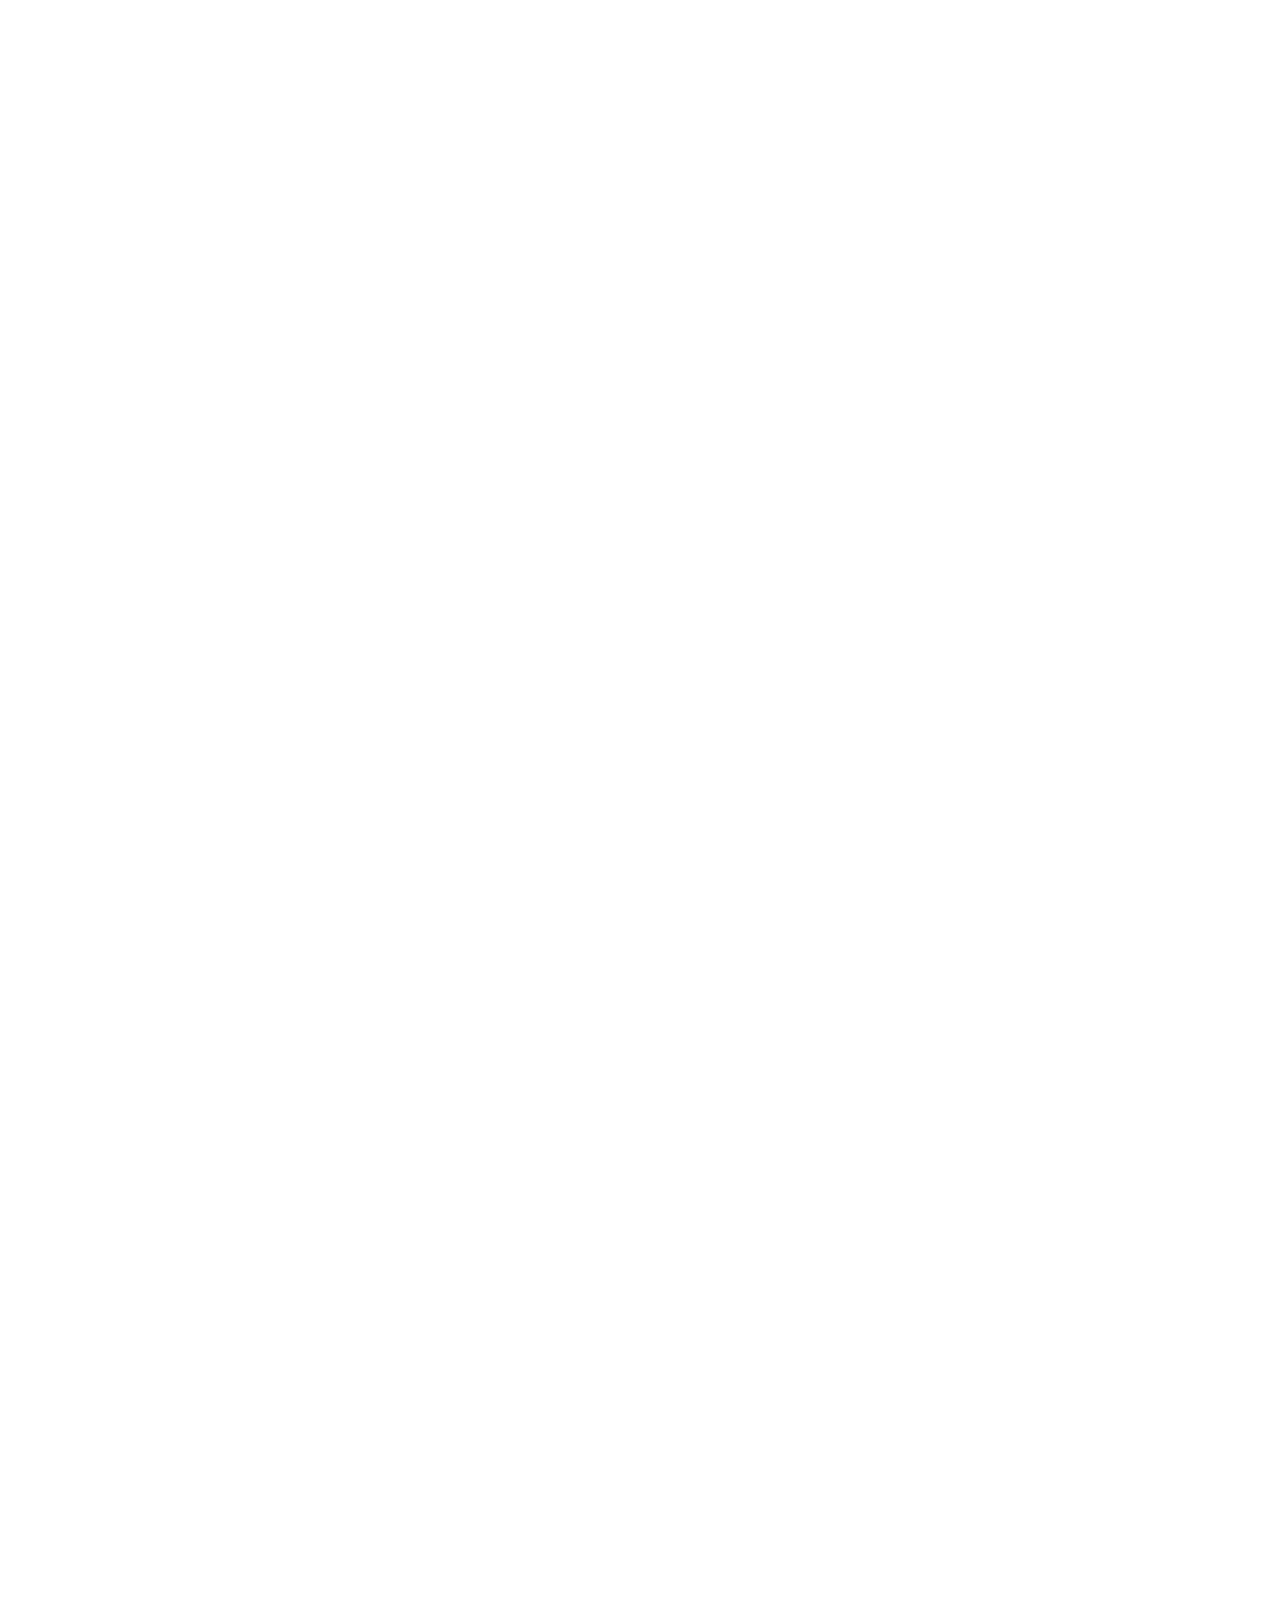
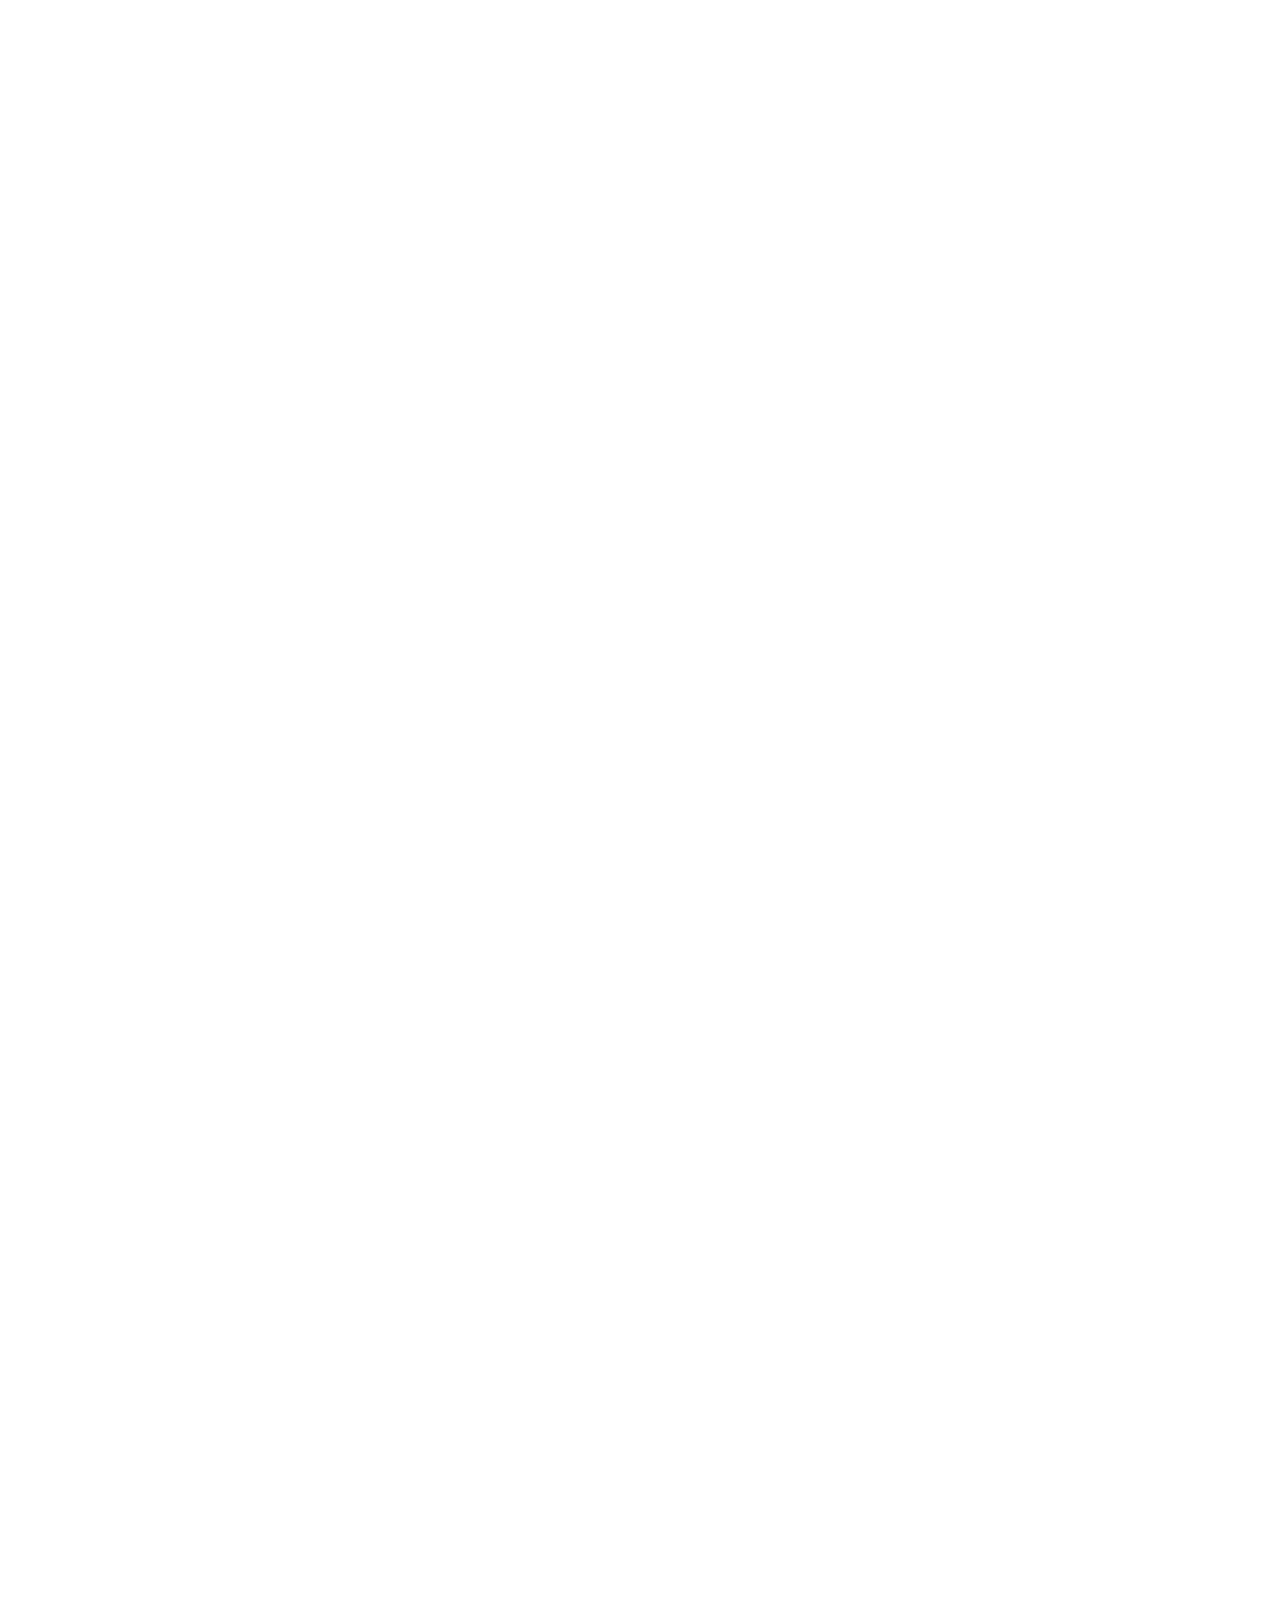
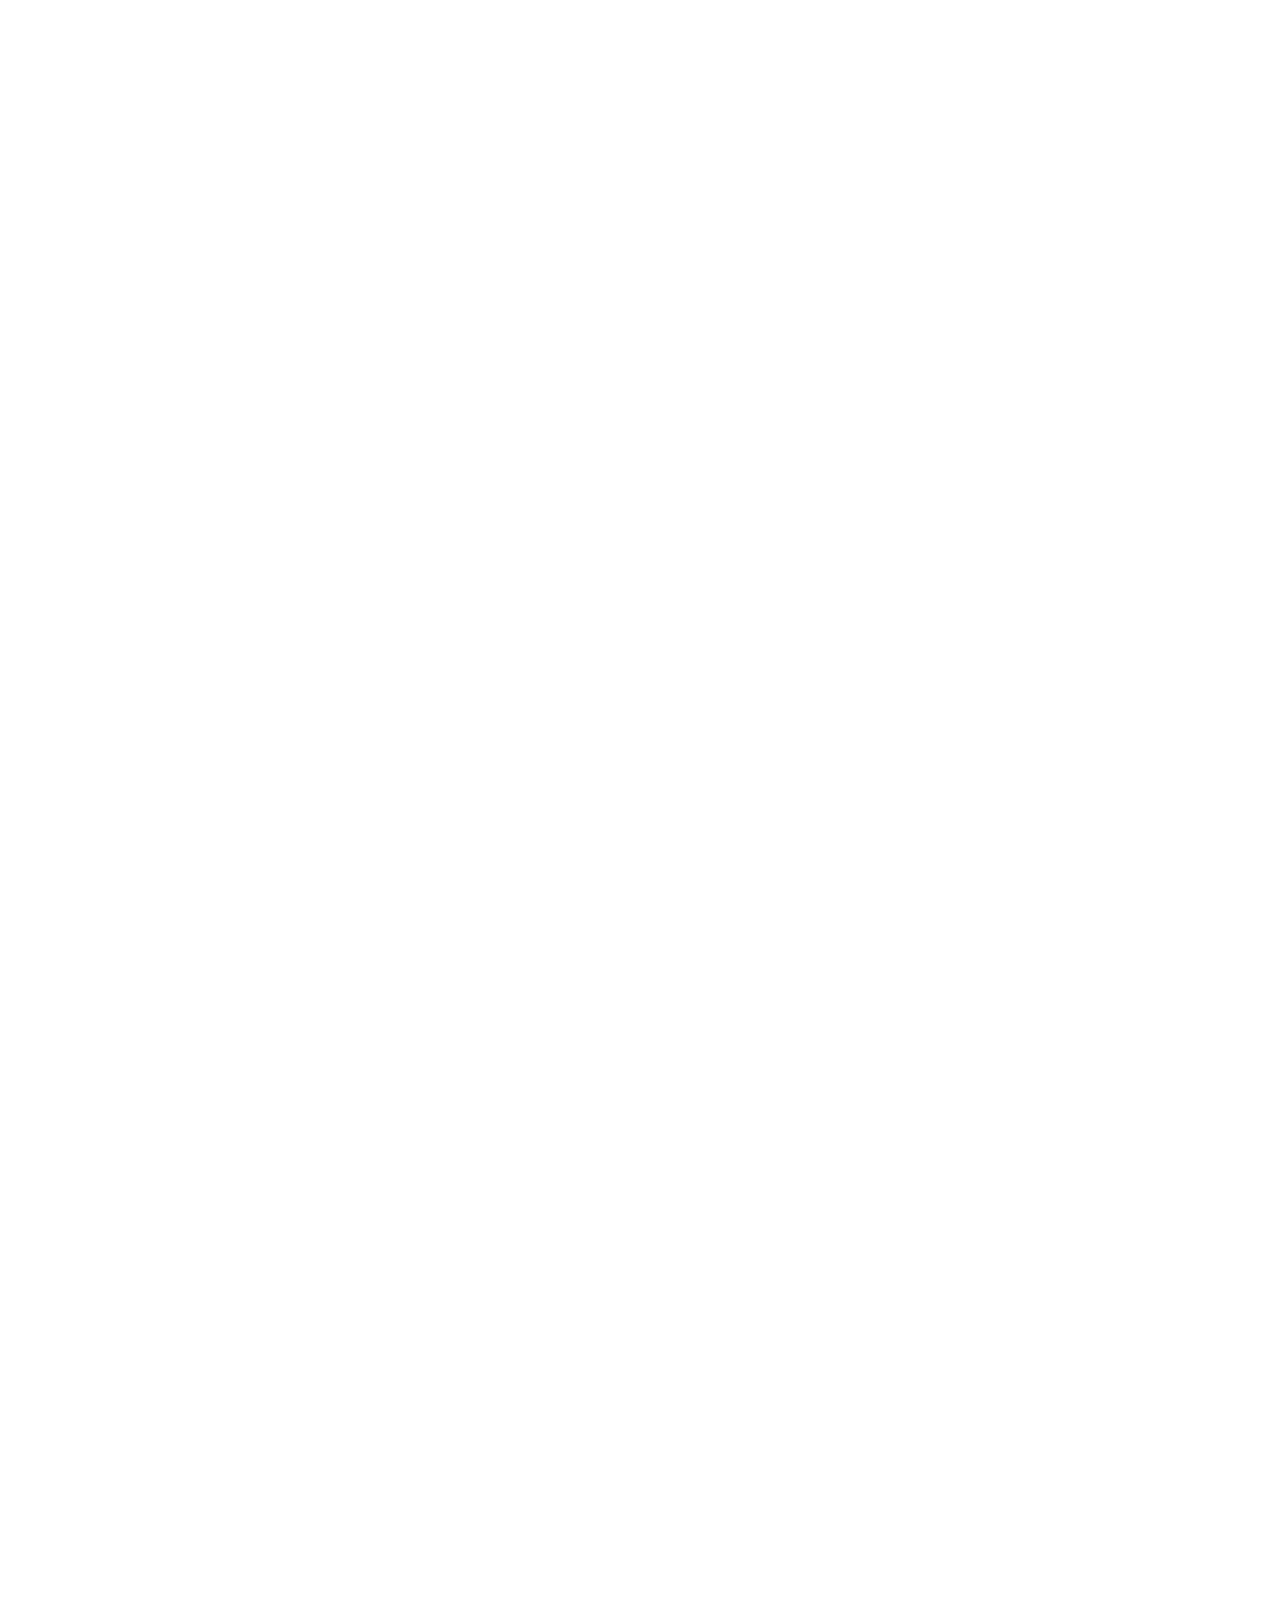
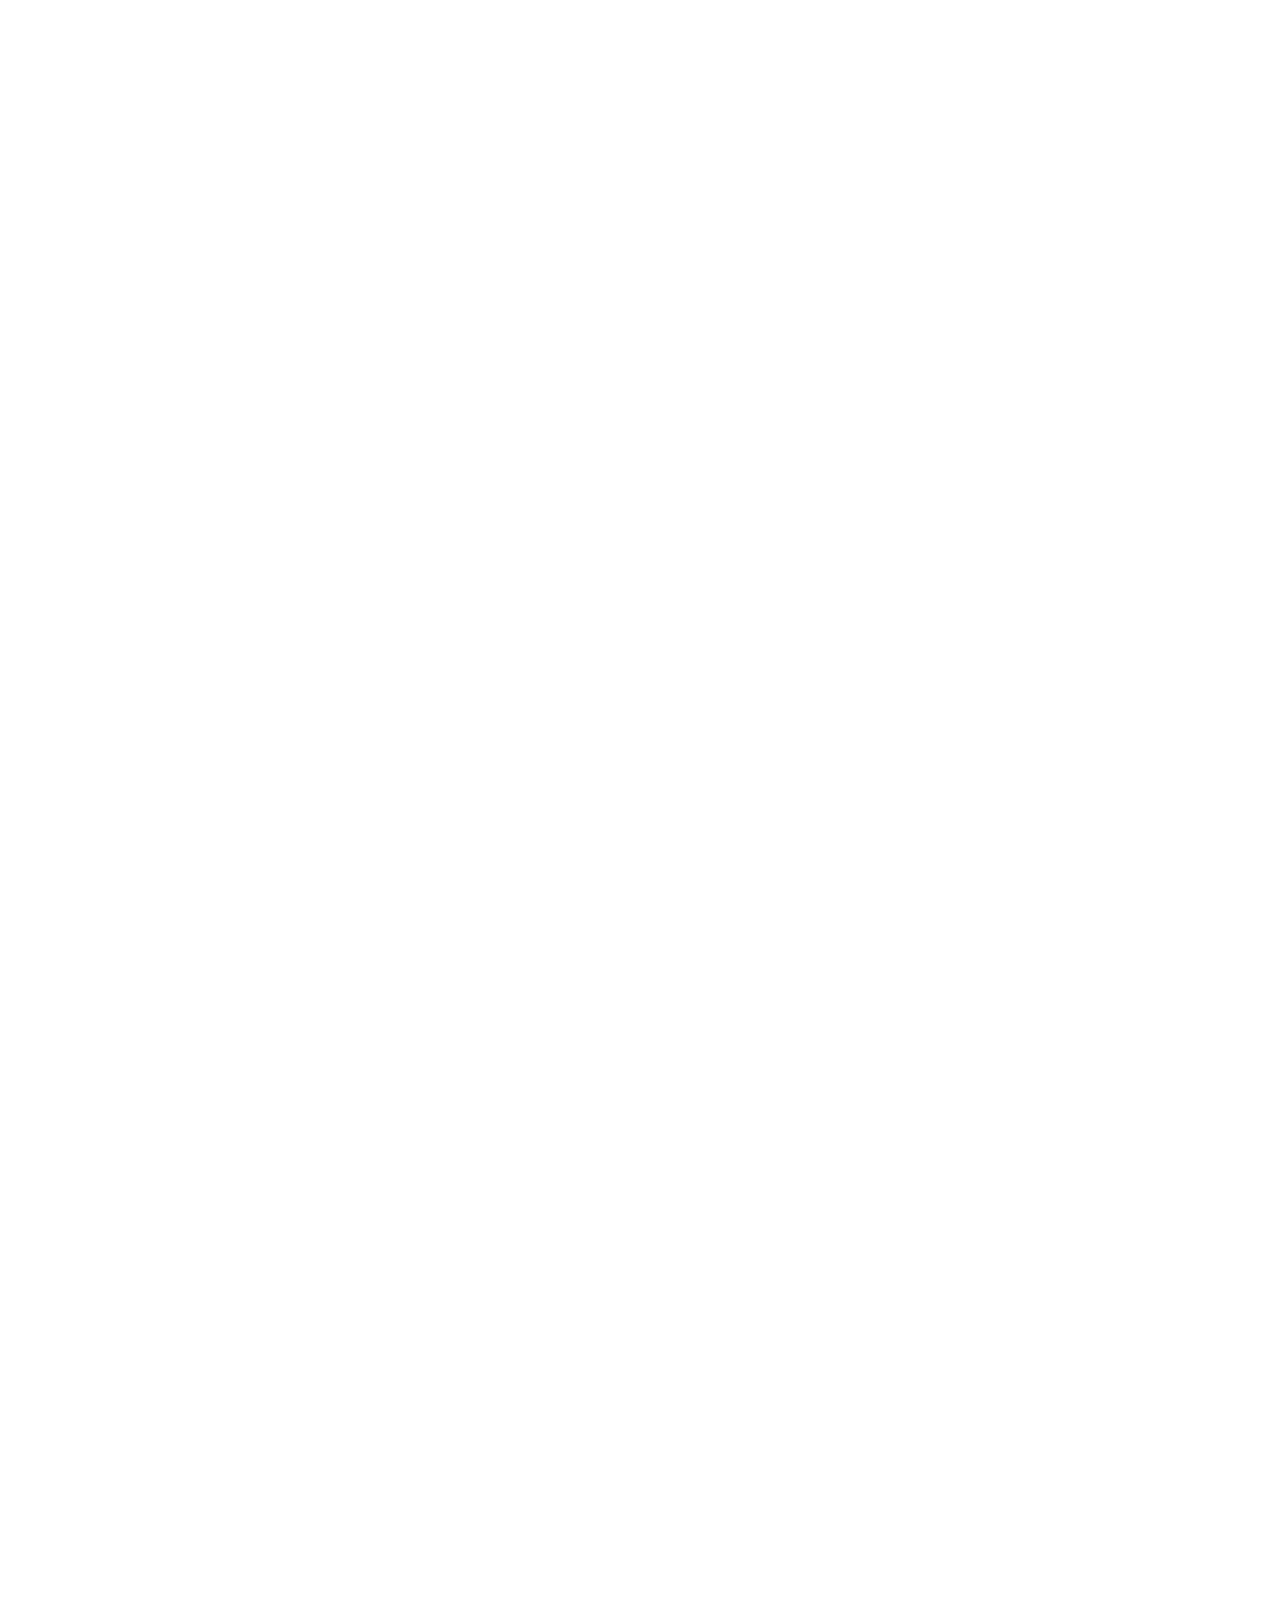
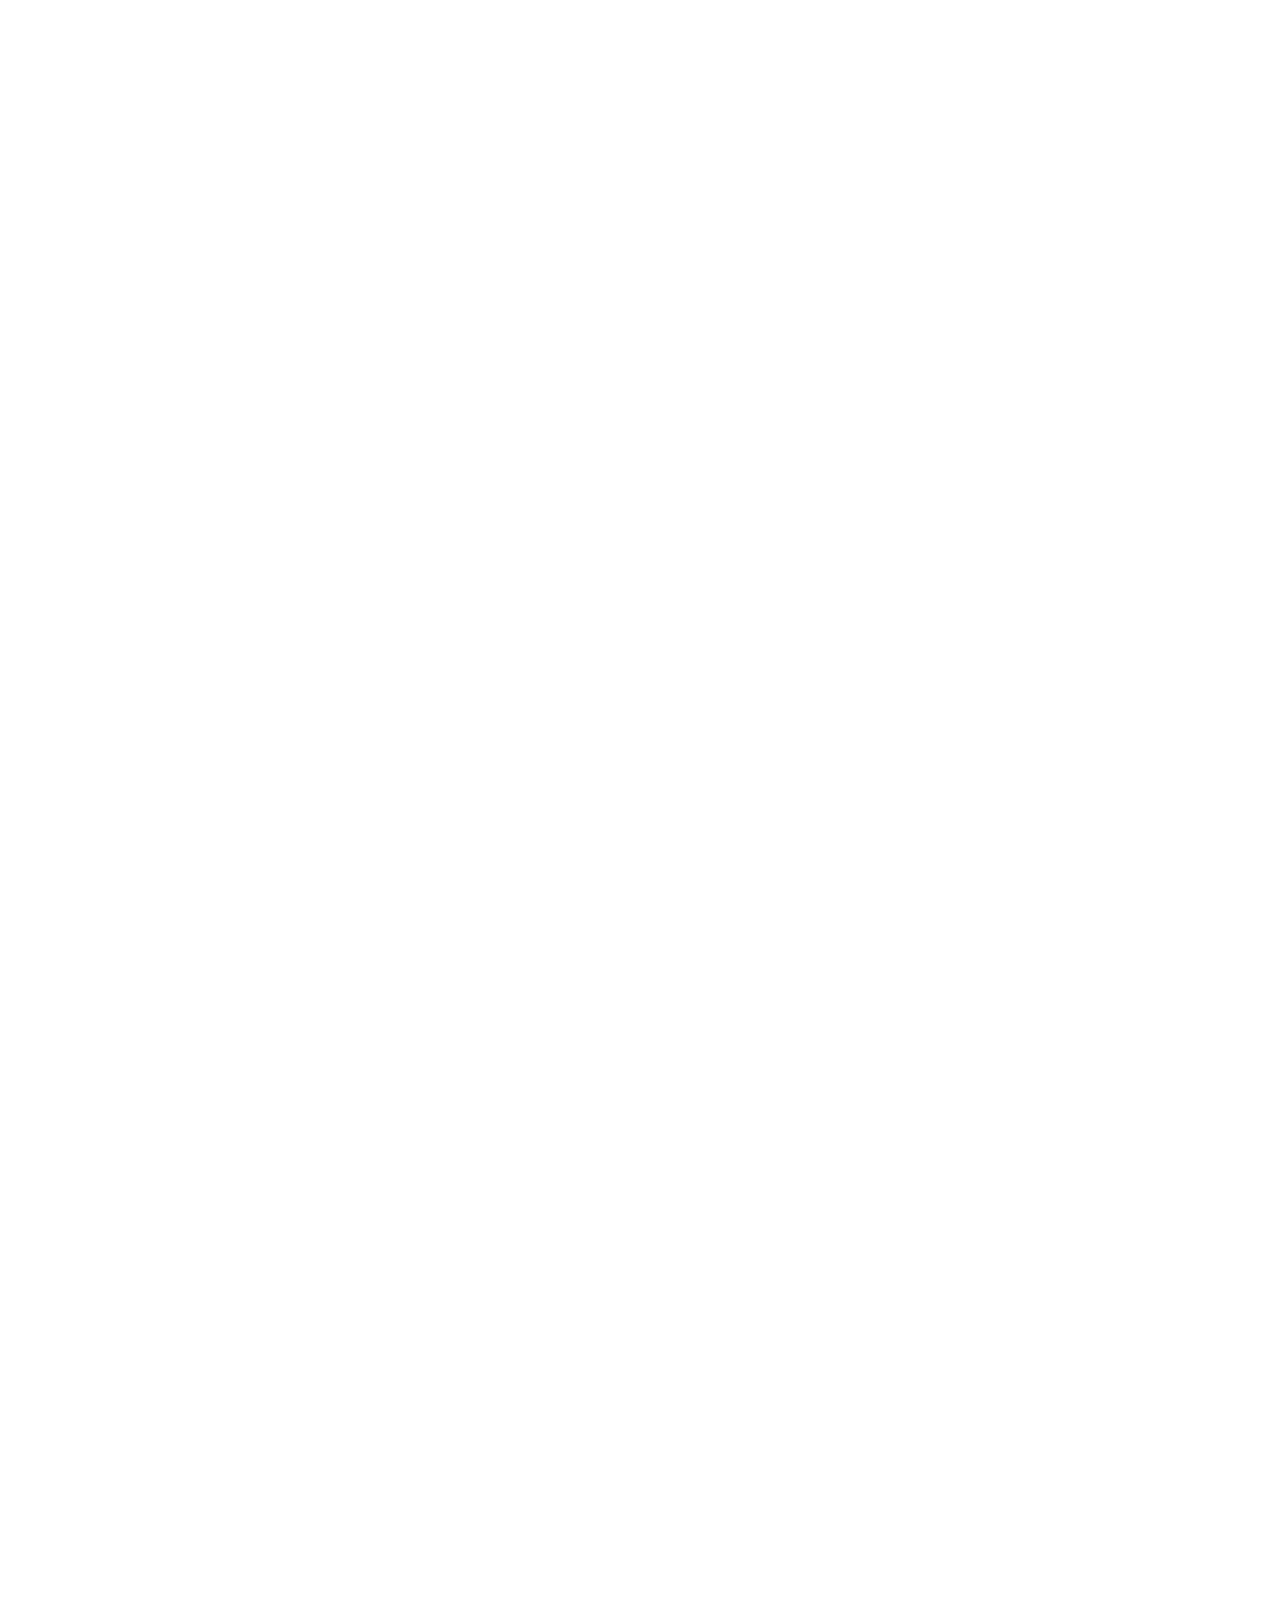
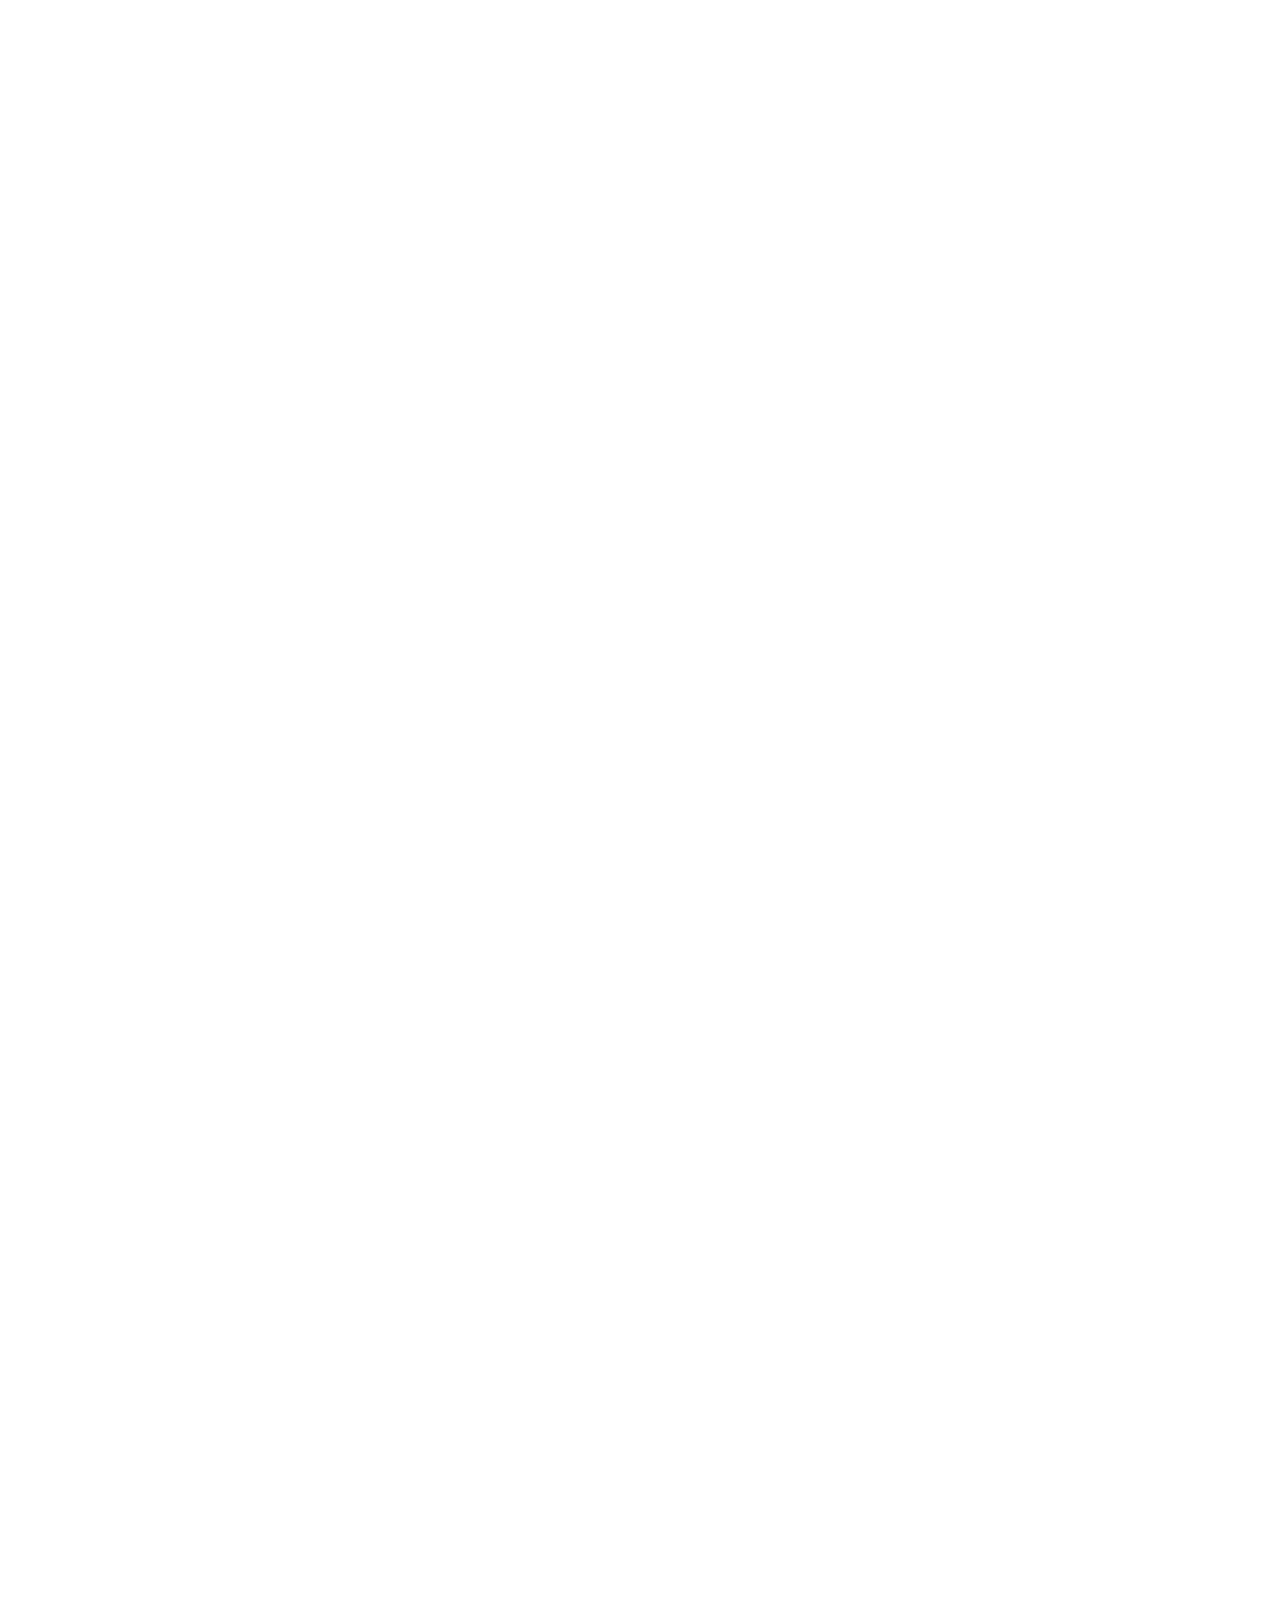
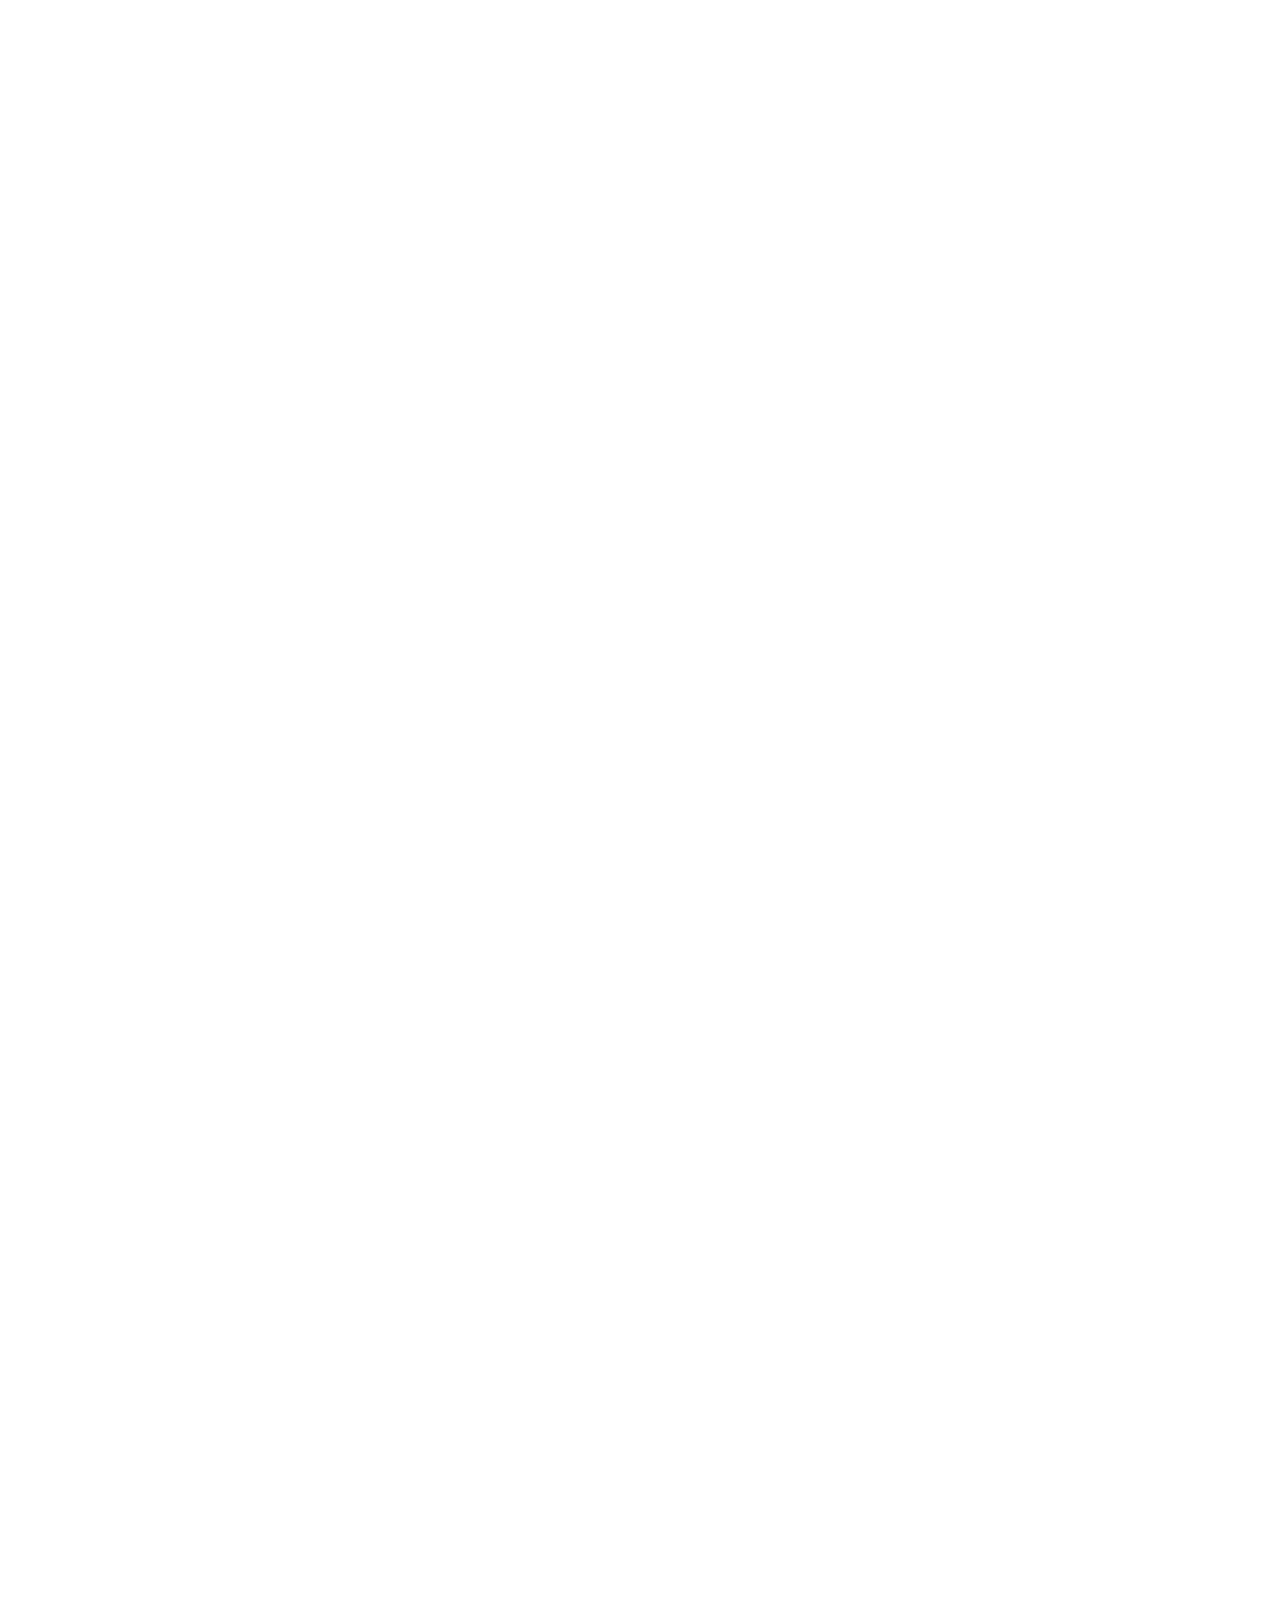
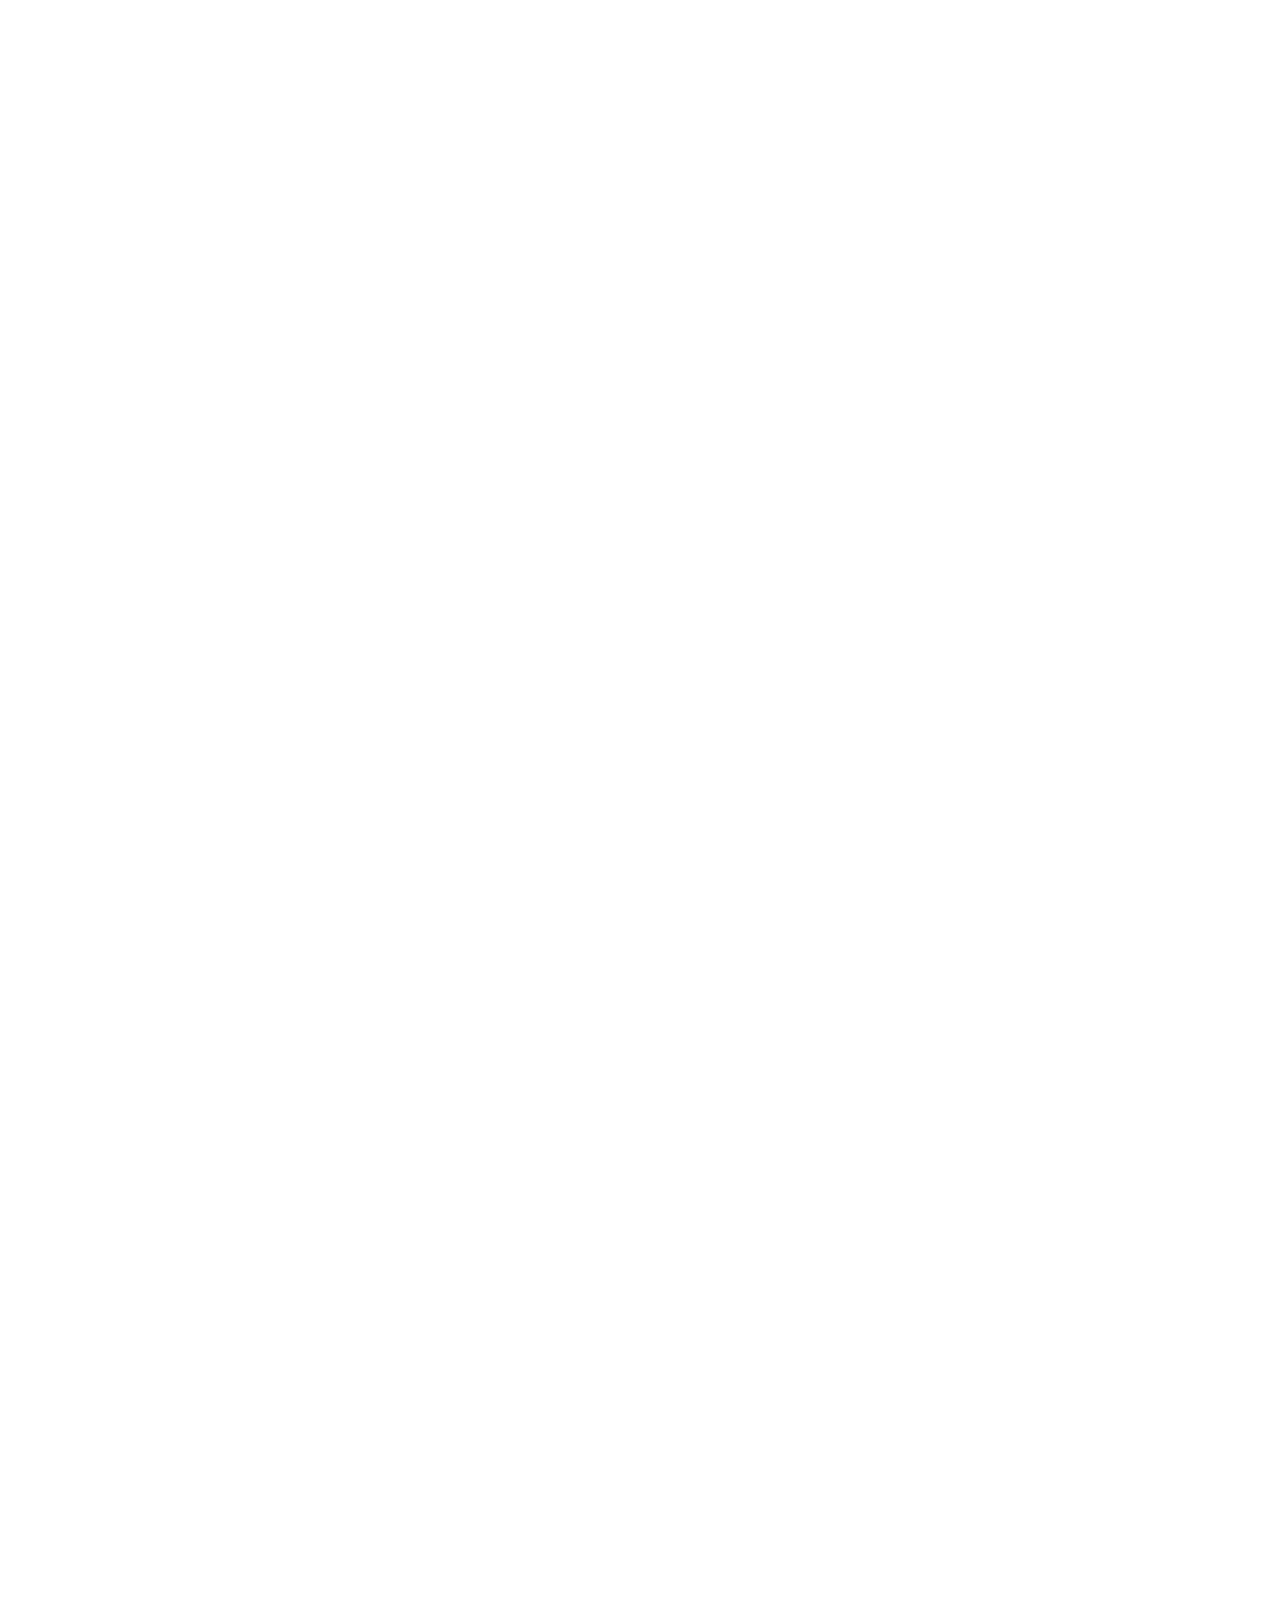
==== commit 40d204cc: "many fixes" ====
--- a/index.html
+++ b/index.html
@@ -2,28 +2,48 @@
 <html>
 <head>
     <title>Fluid</title>
-    <script   src="https://code.jquery.com/jquery-3.3.1.min.js"   integrity="sha256-FgpCb/KJQlLNfOu91ta32o/NMZxltwRo8QtmkMRdAu8="   crossorigin="anonymous"></script>
+    <script src="https://code.jquery.com/jquery-3.3.1.min.js"
+            integrity="sha256-FgpCb/KJQlLNfOu91ta32o/NMZxltwRo8QtmkMRdAu8=" crossorigin="anonymous"></script>
     <script src="scripts/vendor/d3.min.js"></script>
-    <script src="scripts/fluid.js"></script>
+    <script src="scripts/Fluid.js"></script>
+    <script src="scripts/FluidEffect.js"></script>
+    <script src="scripts/FluidElement.js"></script>
+    <script src="scripts/FluidSection.js"></script>
     <link rel="stylesheet" href="assets/css/fluid.css">
+    <link rel="stylesheet" href="assets/css/default.css">
     <script>
-        $(function() {
-            new Fluid().start();
+        $(function () {
+            new Fluid()
+                .addHelper('visible', function (target, context) {
+                    target.find('#display').text(JSON.stringify(context, null, 2));
+                    context.effect.fade(target);
+                })
+                .start();
         });
     </script>
 </head>
 <body>
-<div class="section">
-
+<div class="section first" data-fluid-effects="visible(0,25,-1,-1)">
+    <div class="section-title">FIRST SECTION</div>
+    <div id="display">HELLO</div>
+    <!--<div id="display" class="output">Range Output:</div>-->
+    <!--<div class="section-title" data-fluid-effects="visible(0,100)">First Section-->
+        <!--<span data-fluid-effects="visible(25,75)"> is best</span>-->
+    <!--</div>-->
+    <!--<div class="scroll-arrow" data-fluid-effects="visible(0,10)">Scroll down</div>-->
 </div>
-<div class="section">
-
+<div class="section second" data-fluid-effects="visible(25,50,-1,-1)">
+    <div class="section-title">SECOND SECTION</div>
+    <div id="display">HELLO</div>
+    <!--<div class="section-title" data-fluid-effects="visible(5,20)">Second Section</div>-->
 </div>
-<div class="section">
-
+<div class="section third" data-fluid-effects="visible(50,75,-1,-1)">
+    <div class="section-title">THIRD SECTION</div>
+    <div id="display">HELLO</div>
 </div>
-<div class="section">
-
+<div class="section fourth" data-fluid-effects="visible(75,100,-1,-1)">
+    <div class="section-title">FOURTH SECTION</div>
+    <div id="display">HELLO</div>
 </div>
 </body>
 </html>--- a/assets/css/default.css
+++ b/assets/css/default.css
@@ -0,0 +1,61 @@
+.section {
+    position: fixed;
+    left: 0;
+    right: 0;
+    top: 0;
+    bottom: 0;
+}
+
+.section.first {
+    background-color: #000000;
+}
+
+.section.second {
+    background-color: #630000;
+}
+
+.section.third {
+    background-color: #306641;
+}
+
+.section.fourth {
+    background-color: #5453aa;
+}
+
+.section.always {
+    background-color: transparent;
+}
+
+.section-title {
+    font-size: 36px;
+    color: red;
+}
+
+.scroll-arrow {
+    position: absolute;
+    left: 0;
+    right: 0;
+    bottom: 0;
+    padding: 12px;
+    color: #ffffff;
+    background-color: rgba(255,255,255,0.5);
+    text-align: center;
+}
+
+.output {
+    position: absolute;
+    left: 20px;
+    top: 40px;
+    color: white;
+}
+
+#display {
+    position: fixed;
+    left: 10px;
+    top: 100px;
+    padding: 10px;
+    border: 1px solid yellow;
+    background-color: black;
+    color: white;
+    font-size: 14px;
+}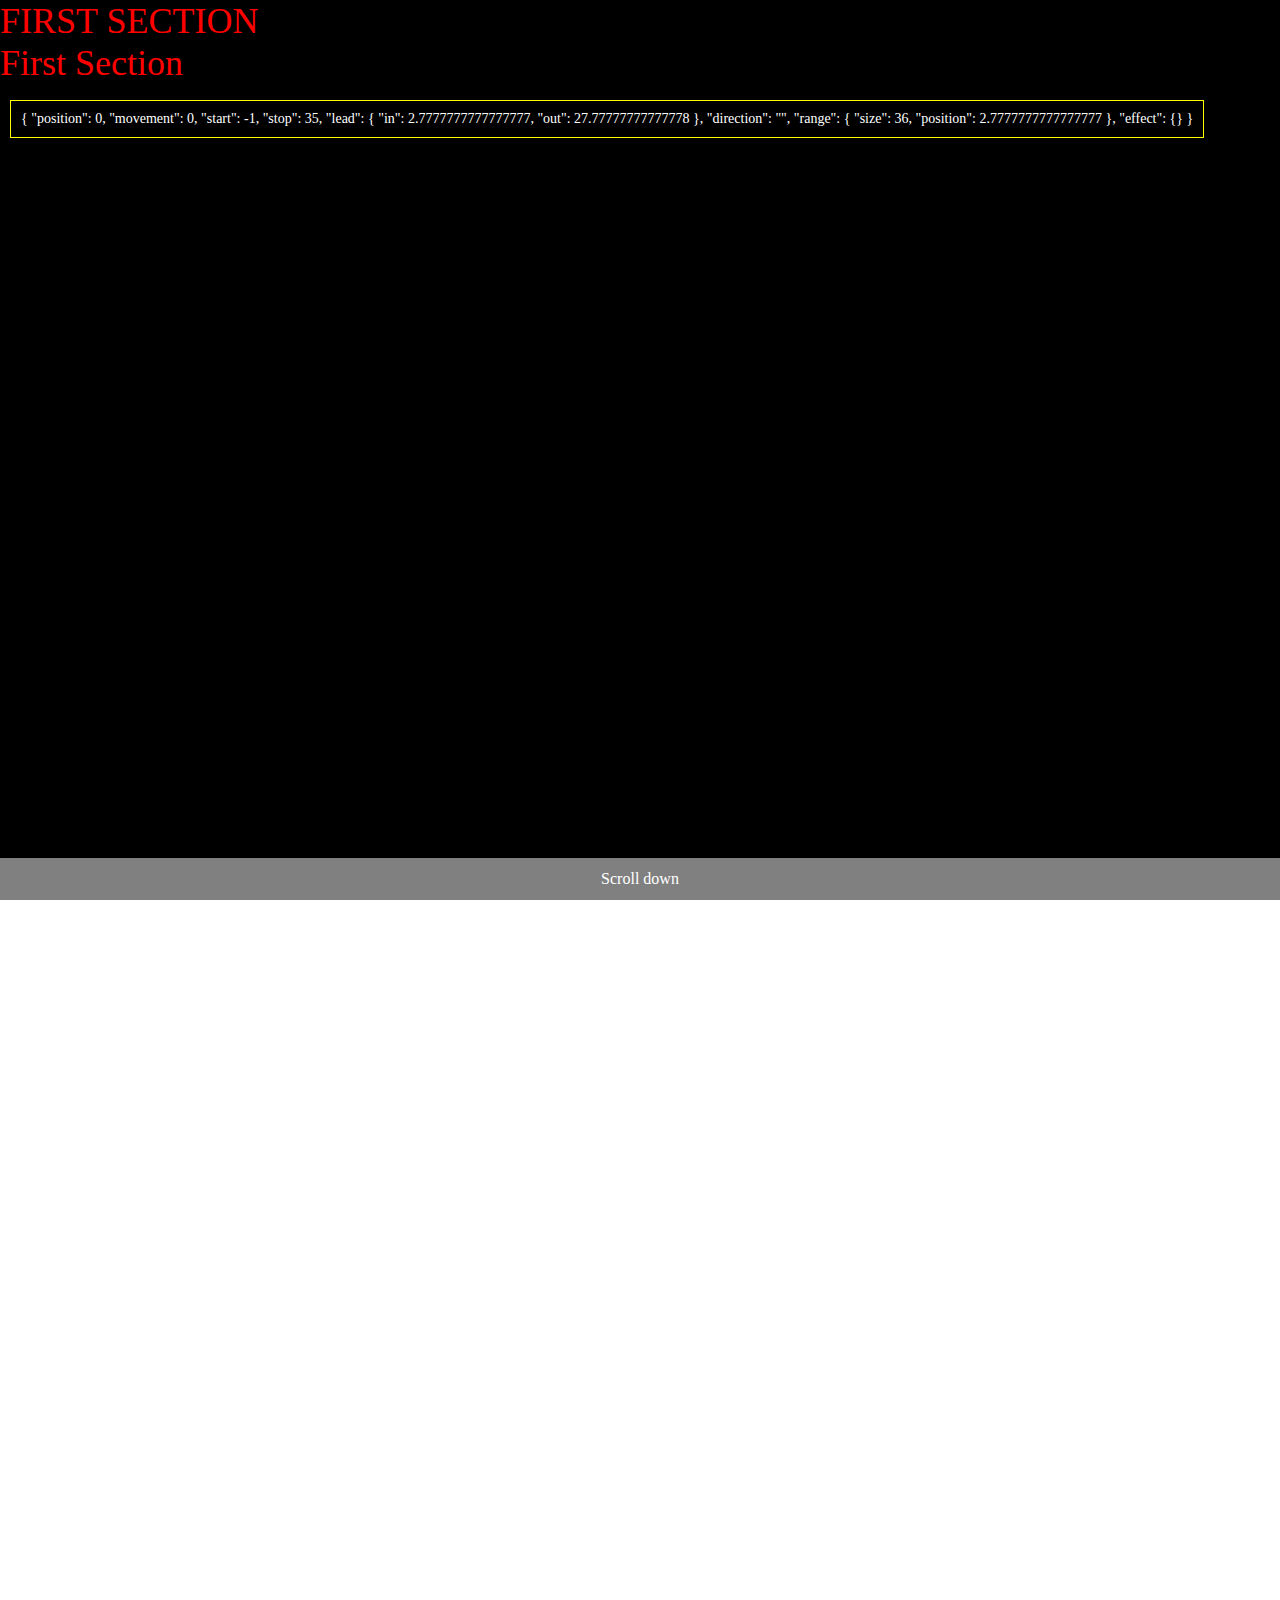
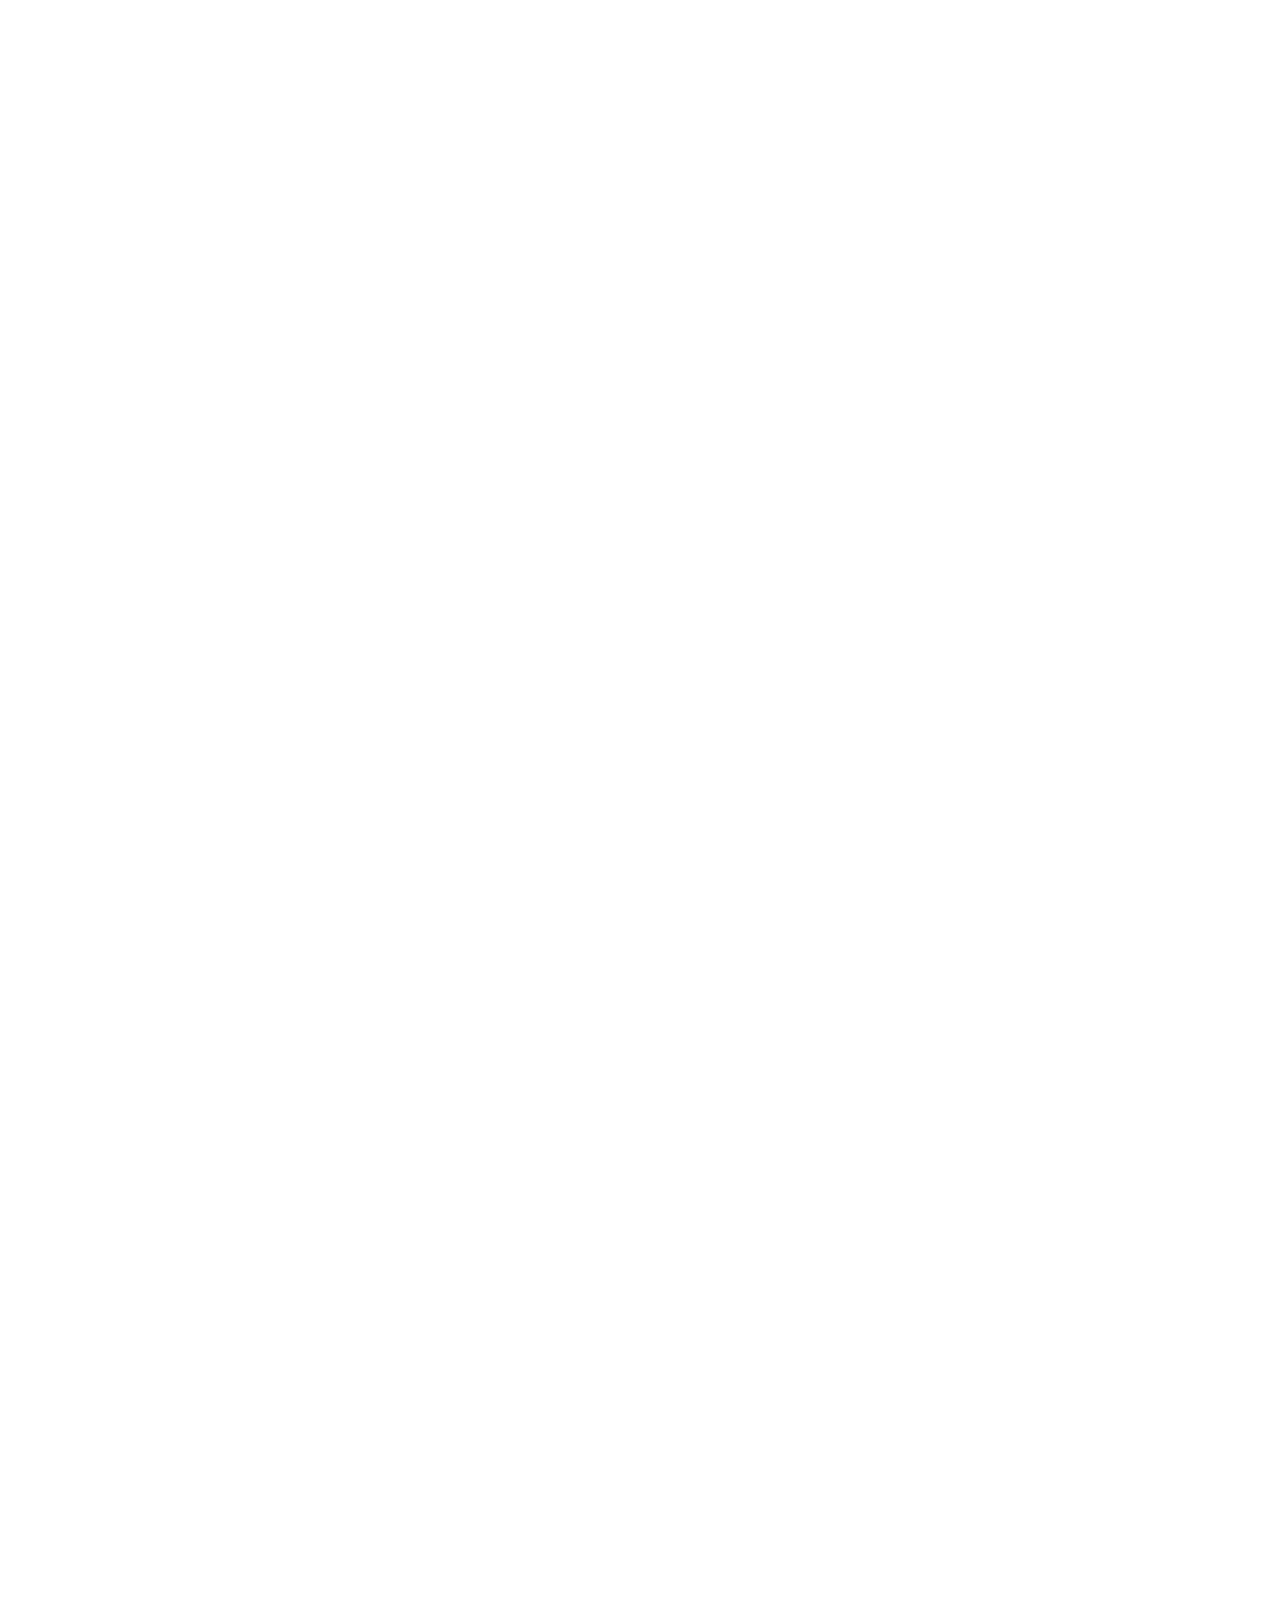
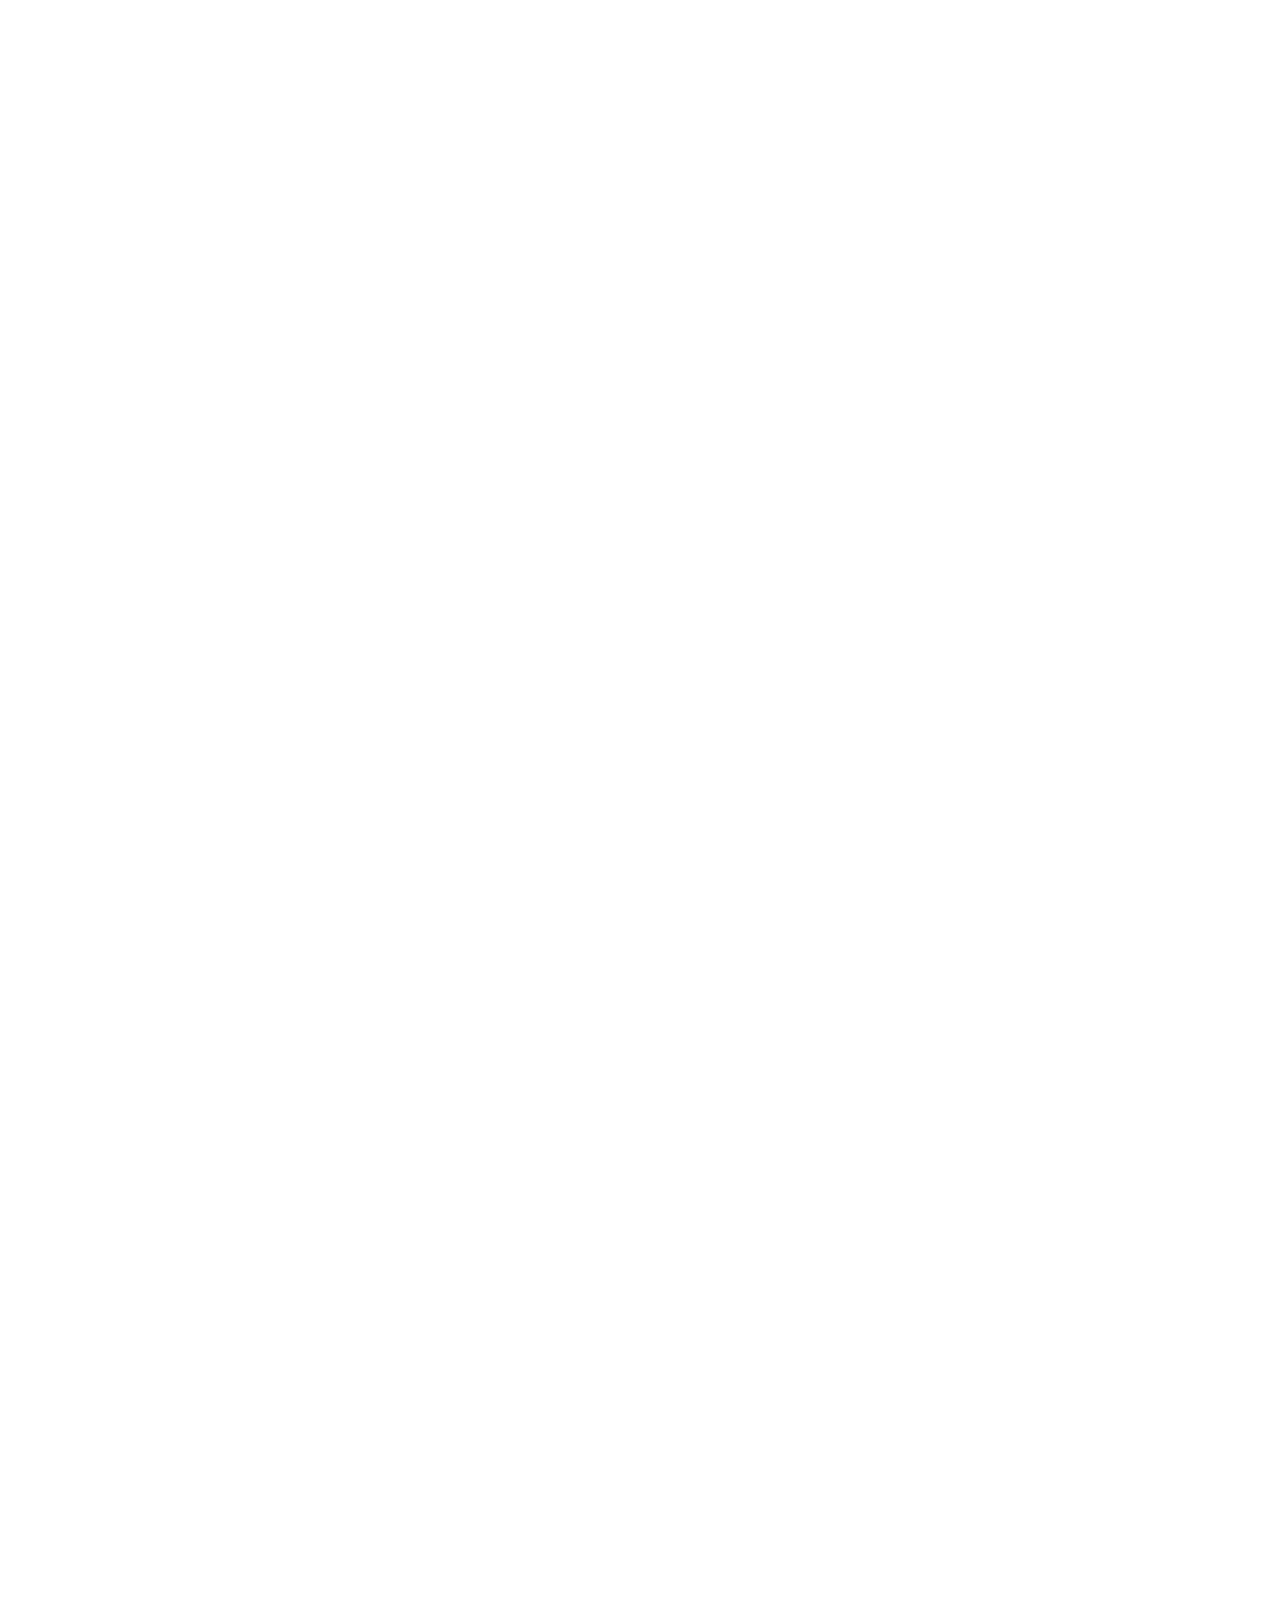
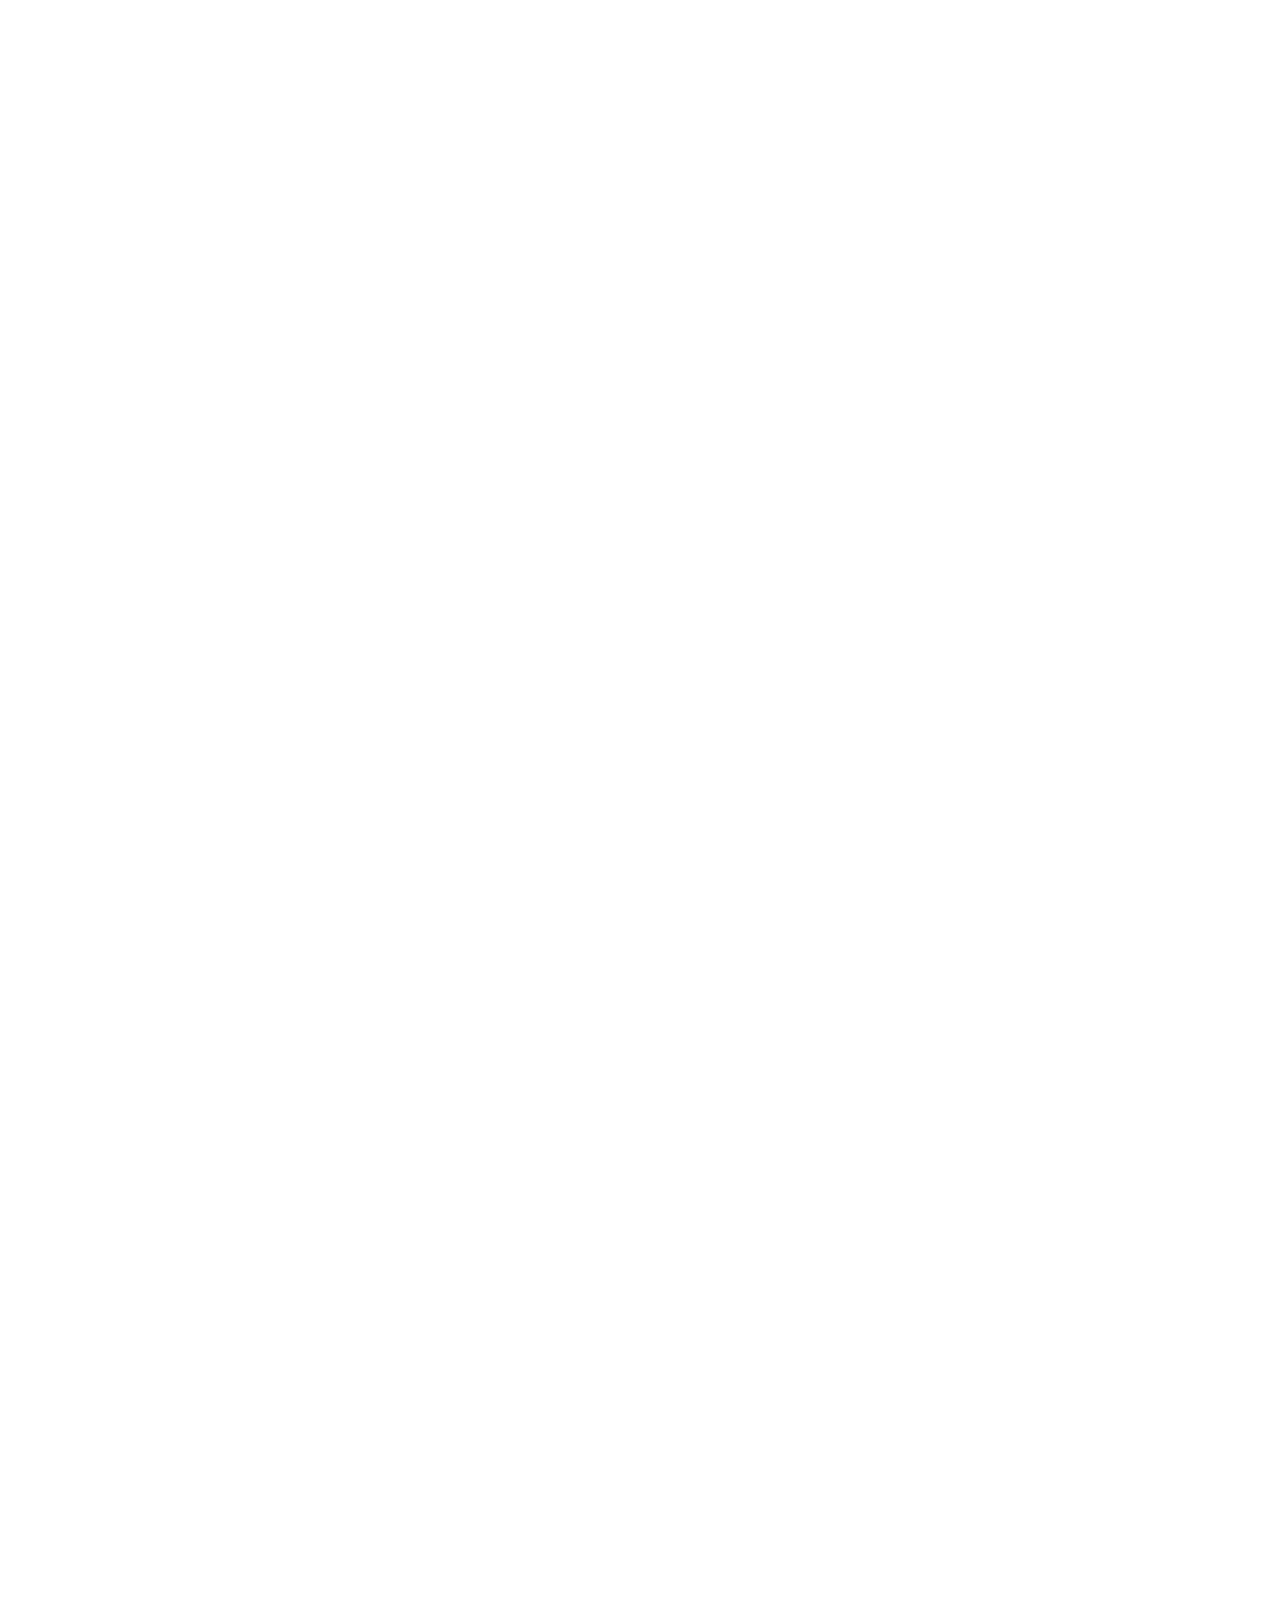
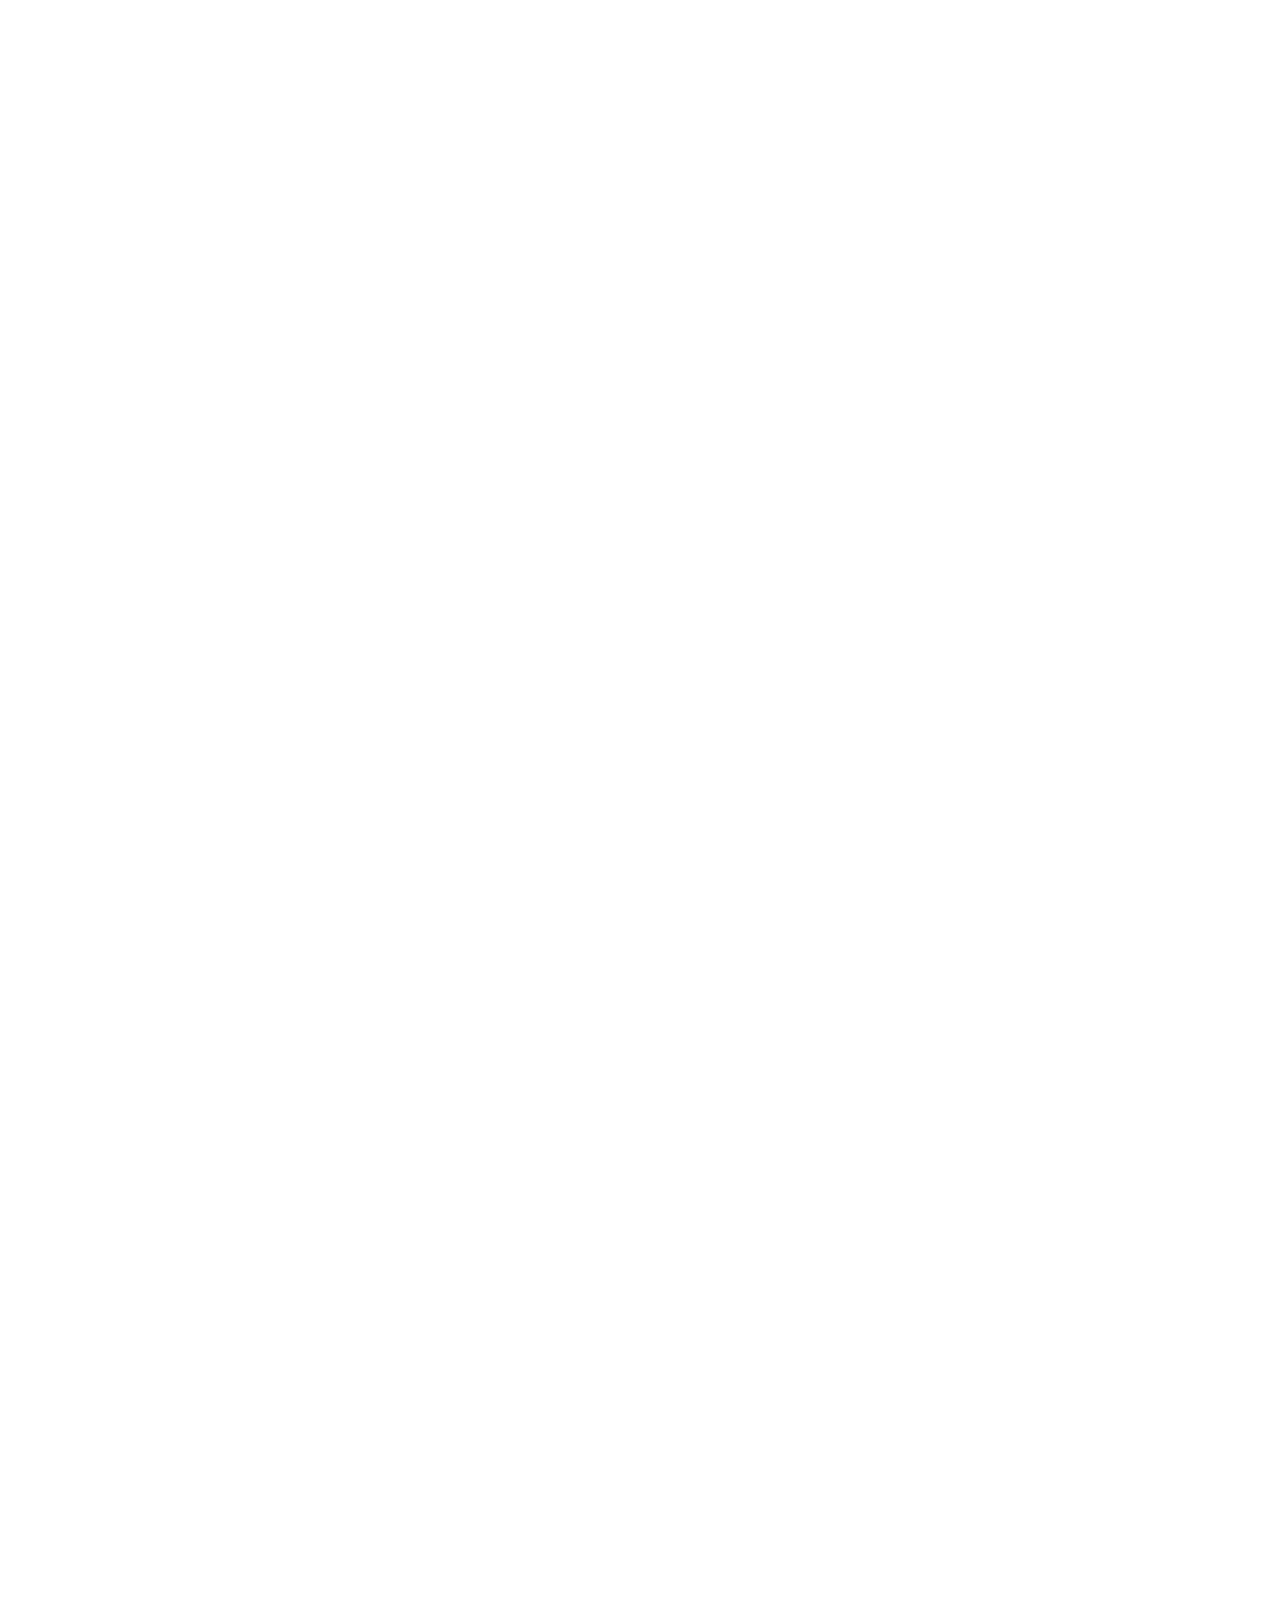
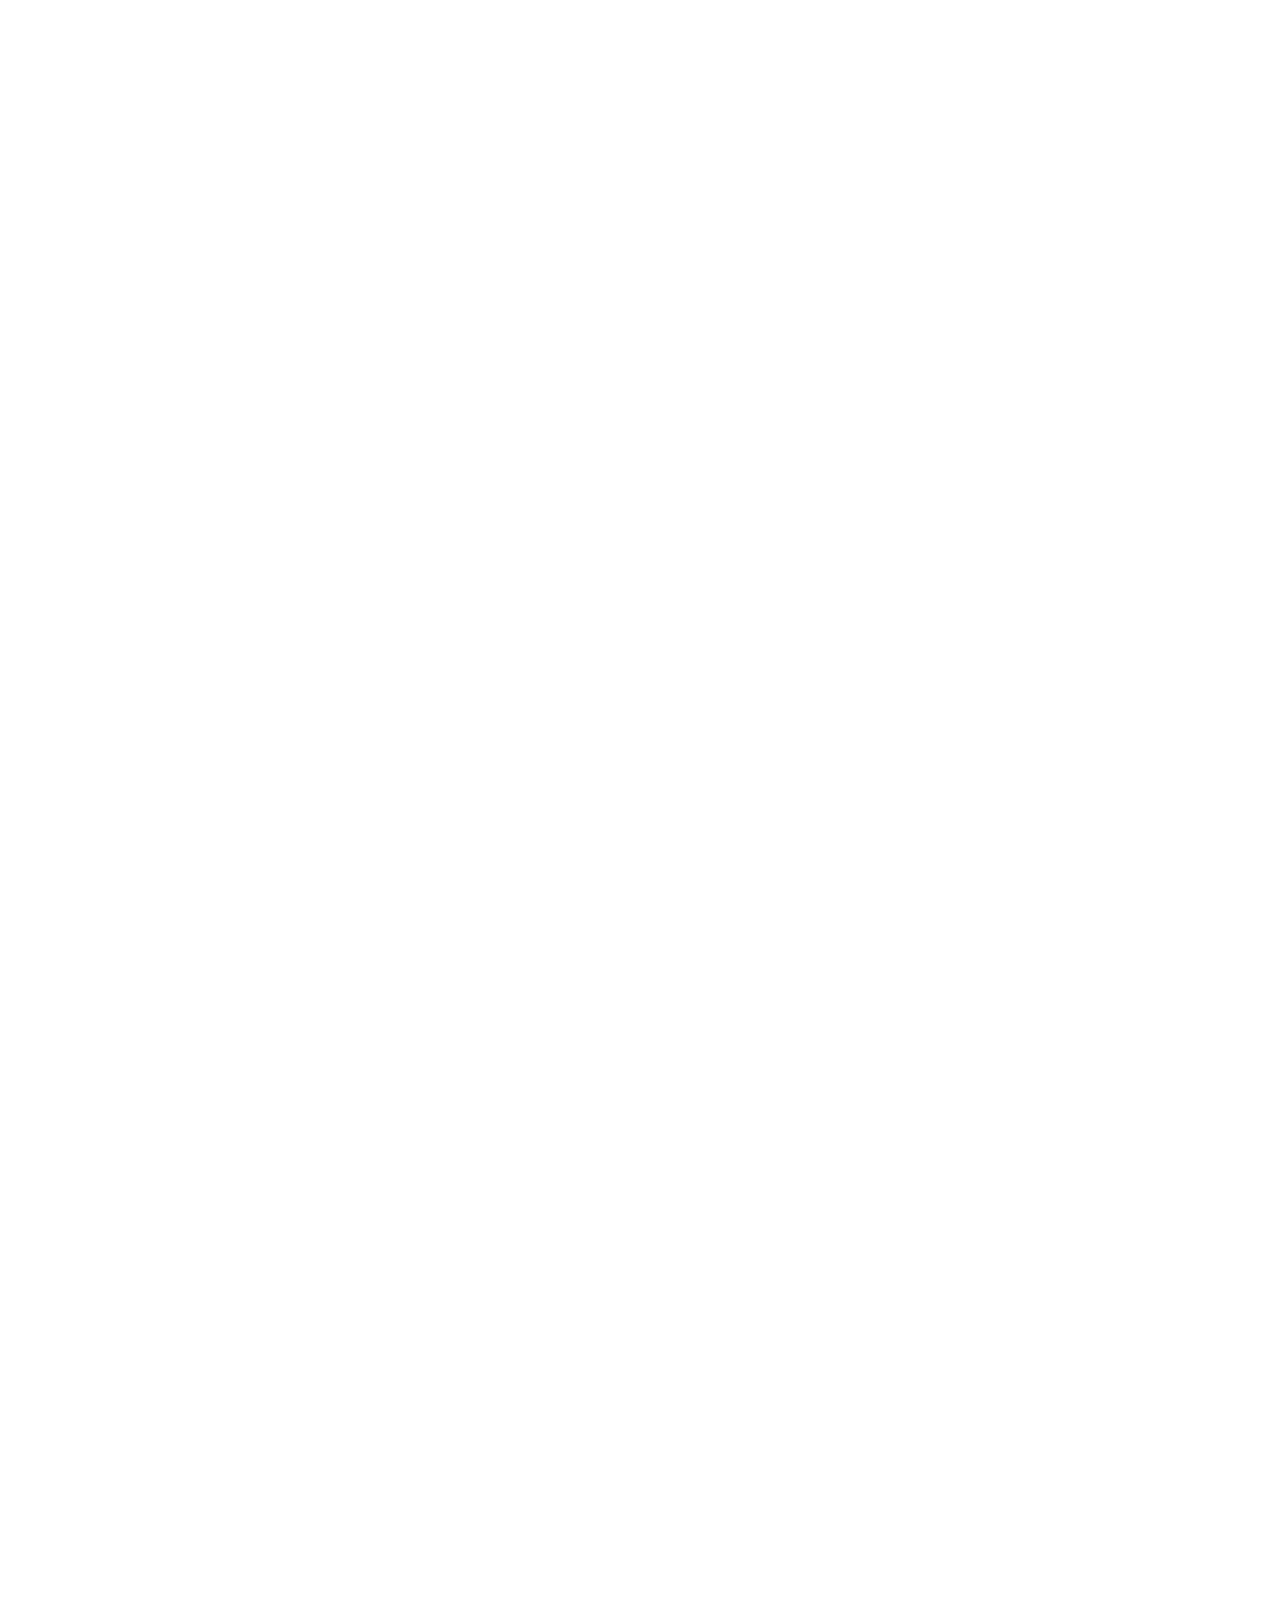
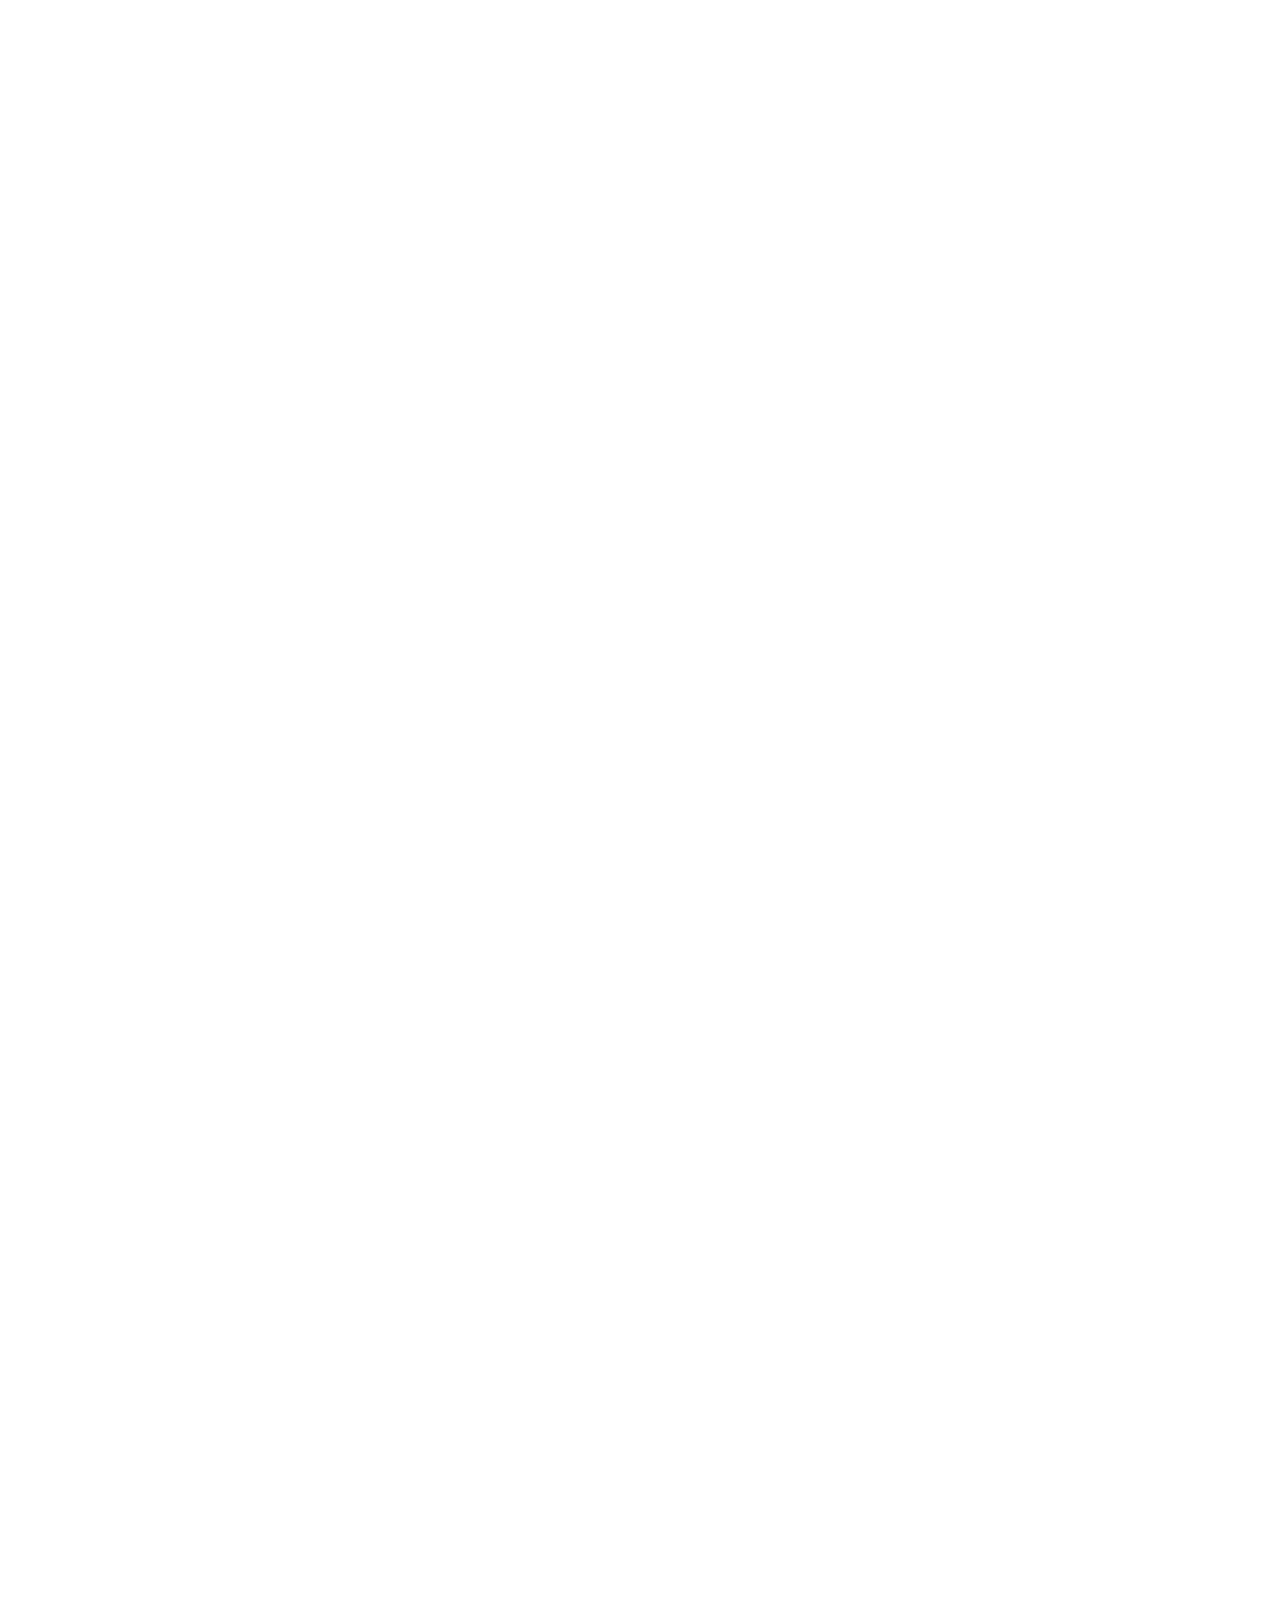
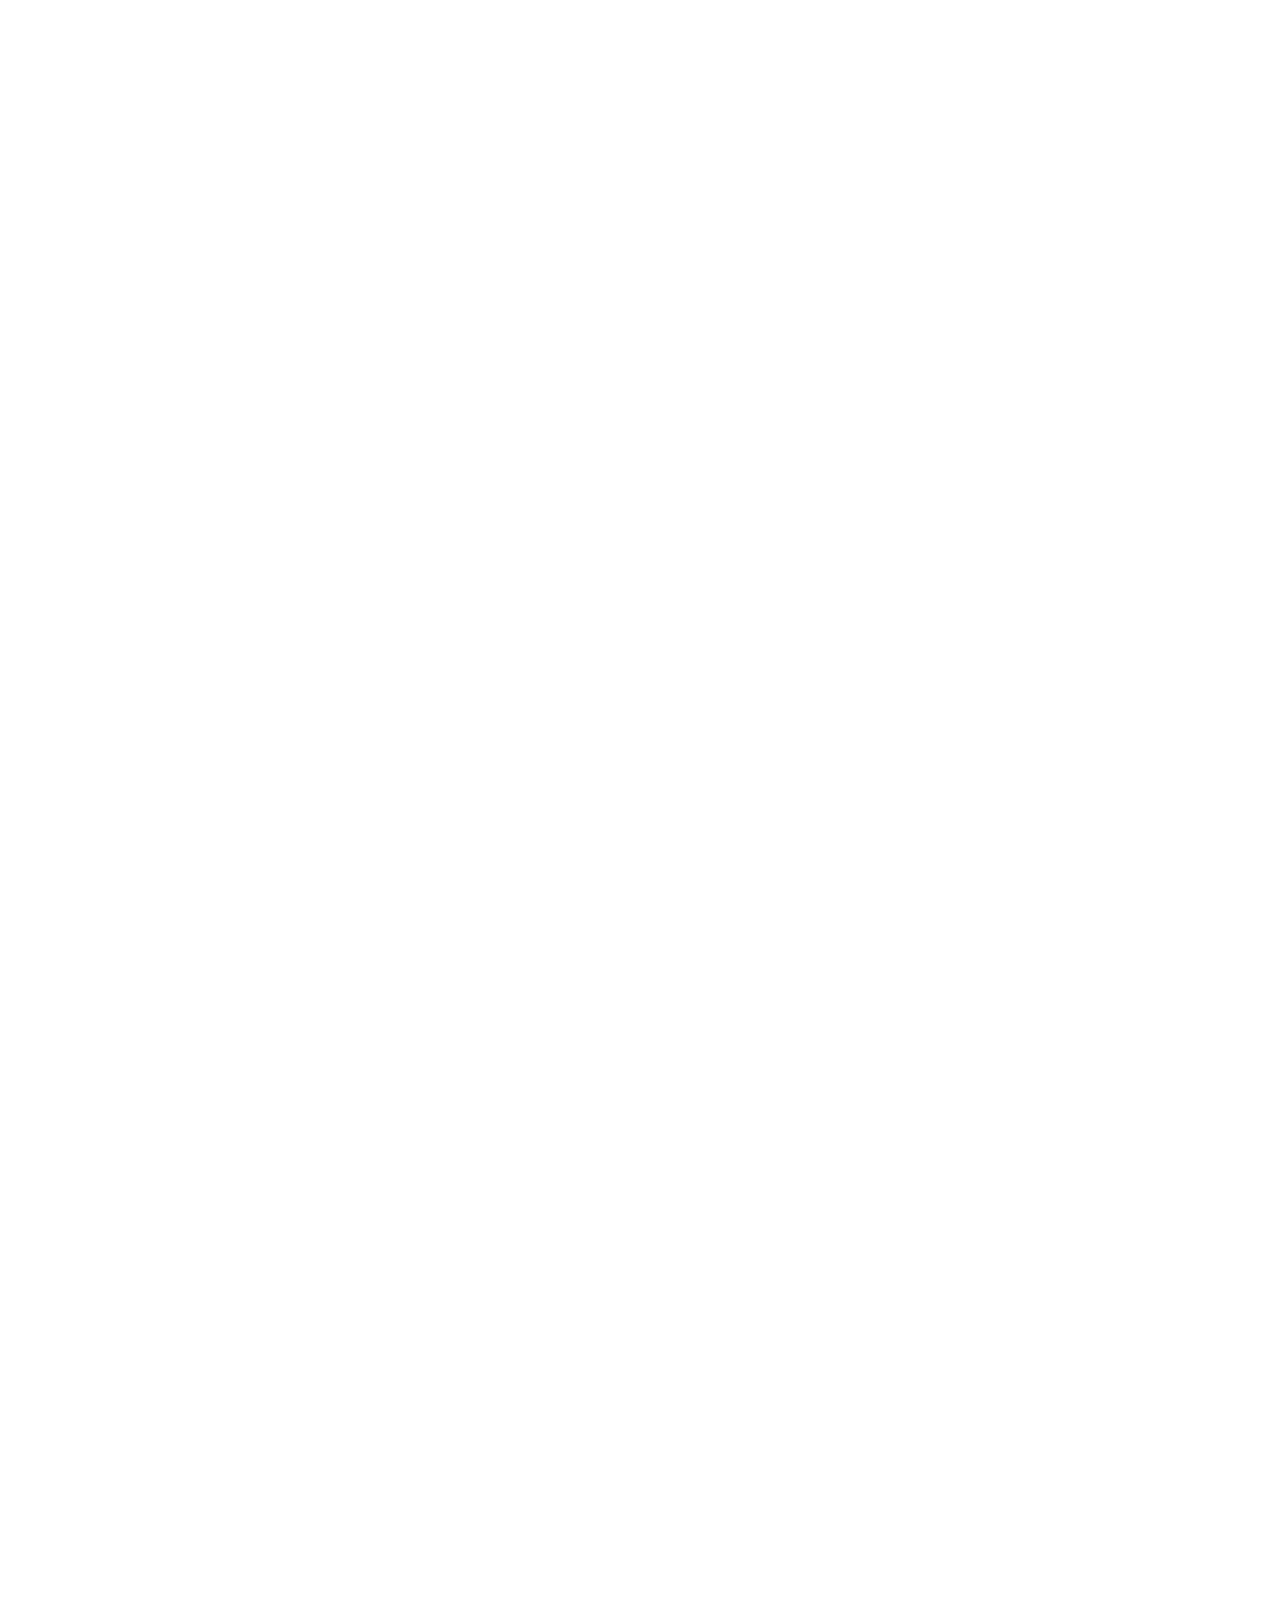
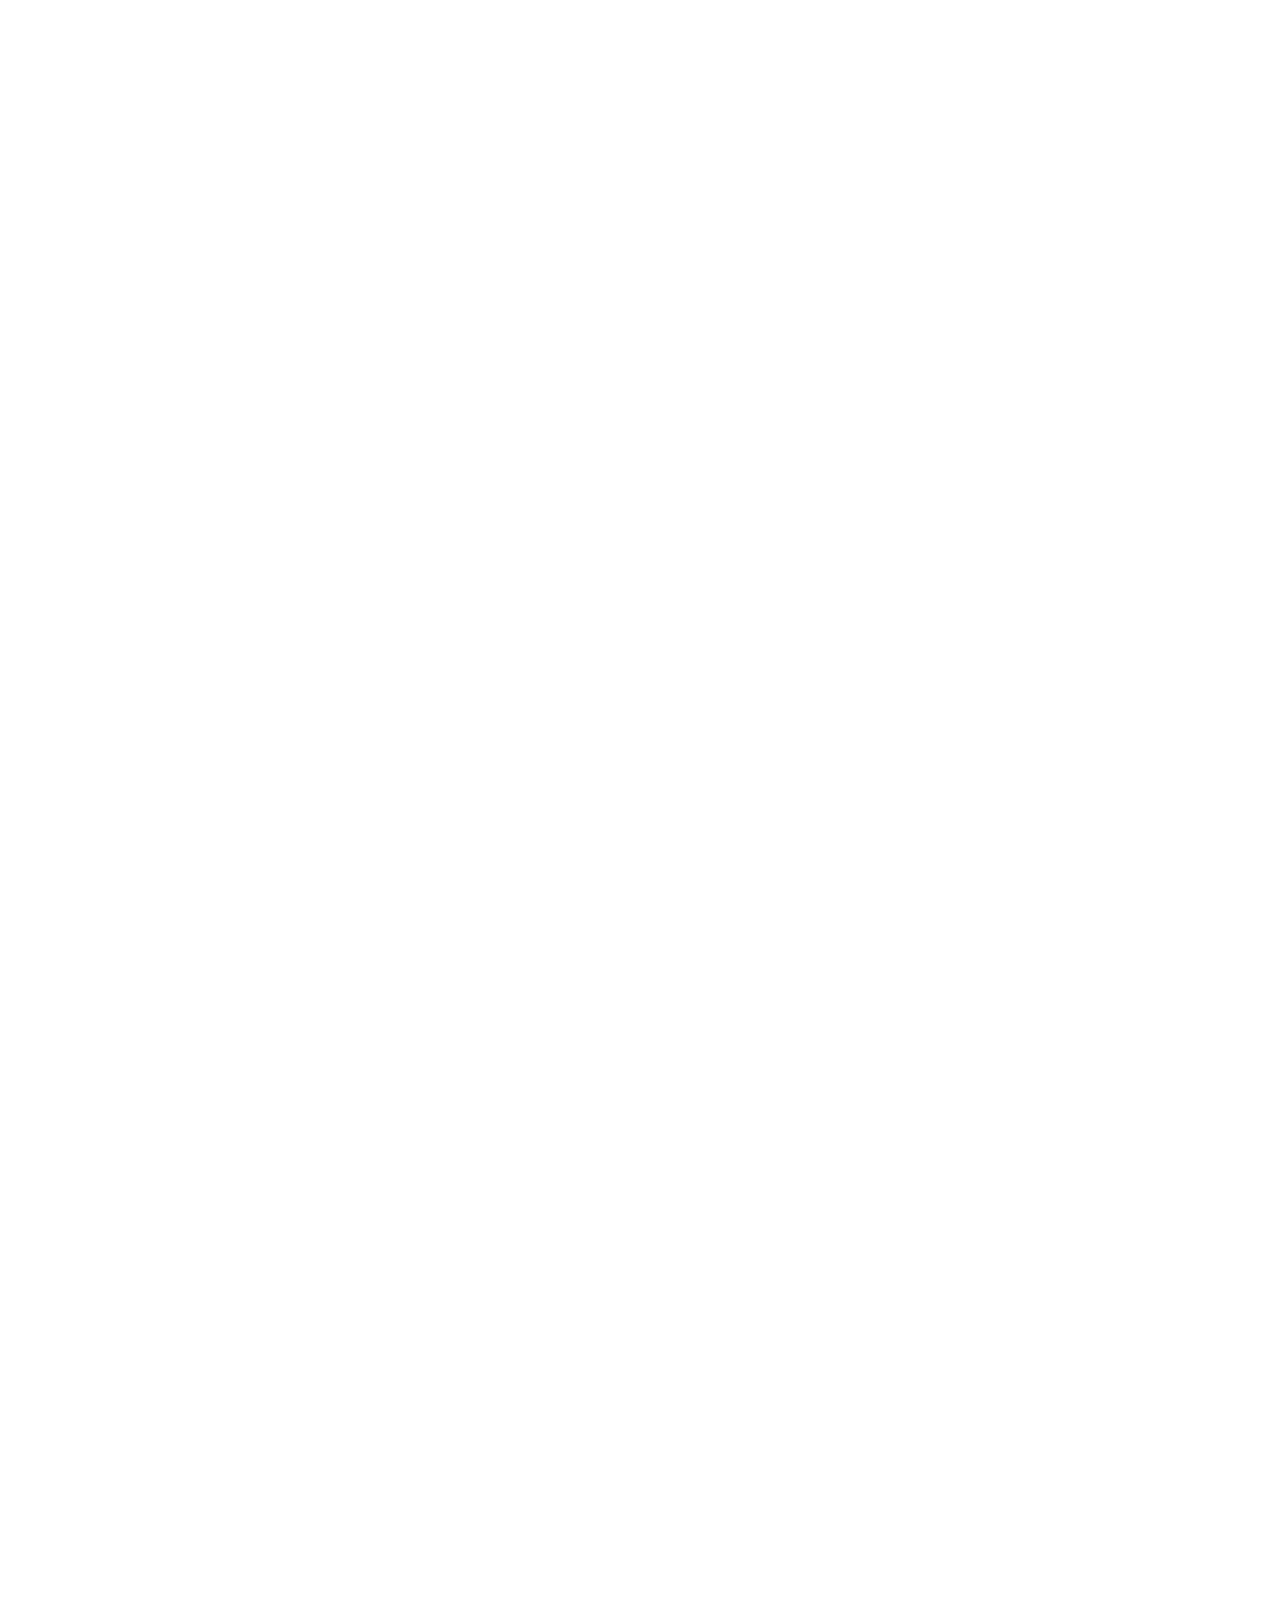
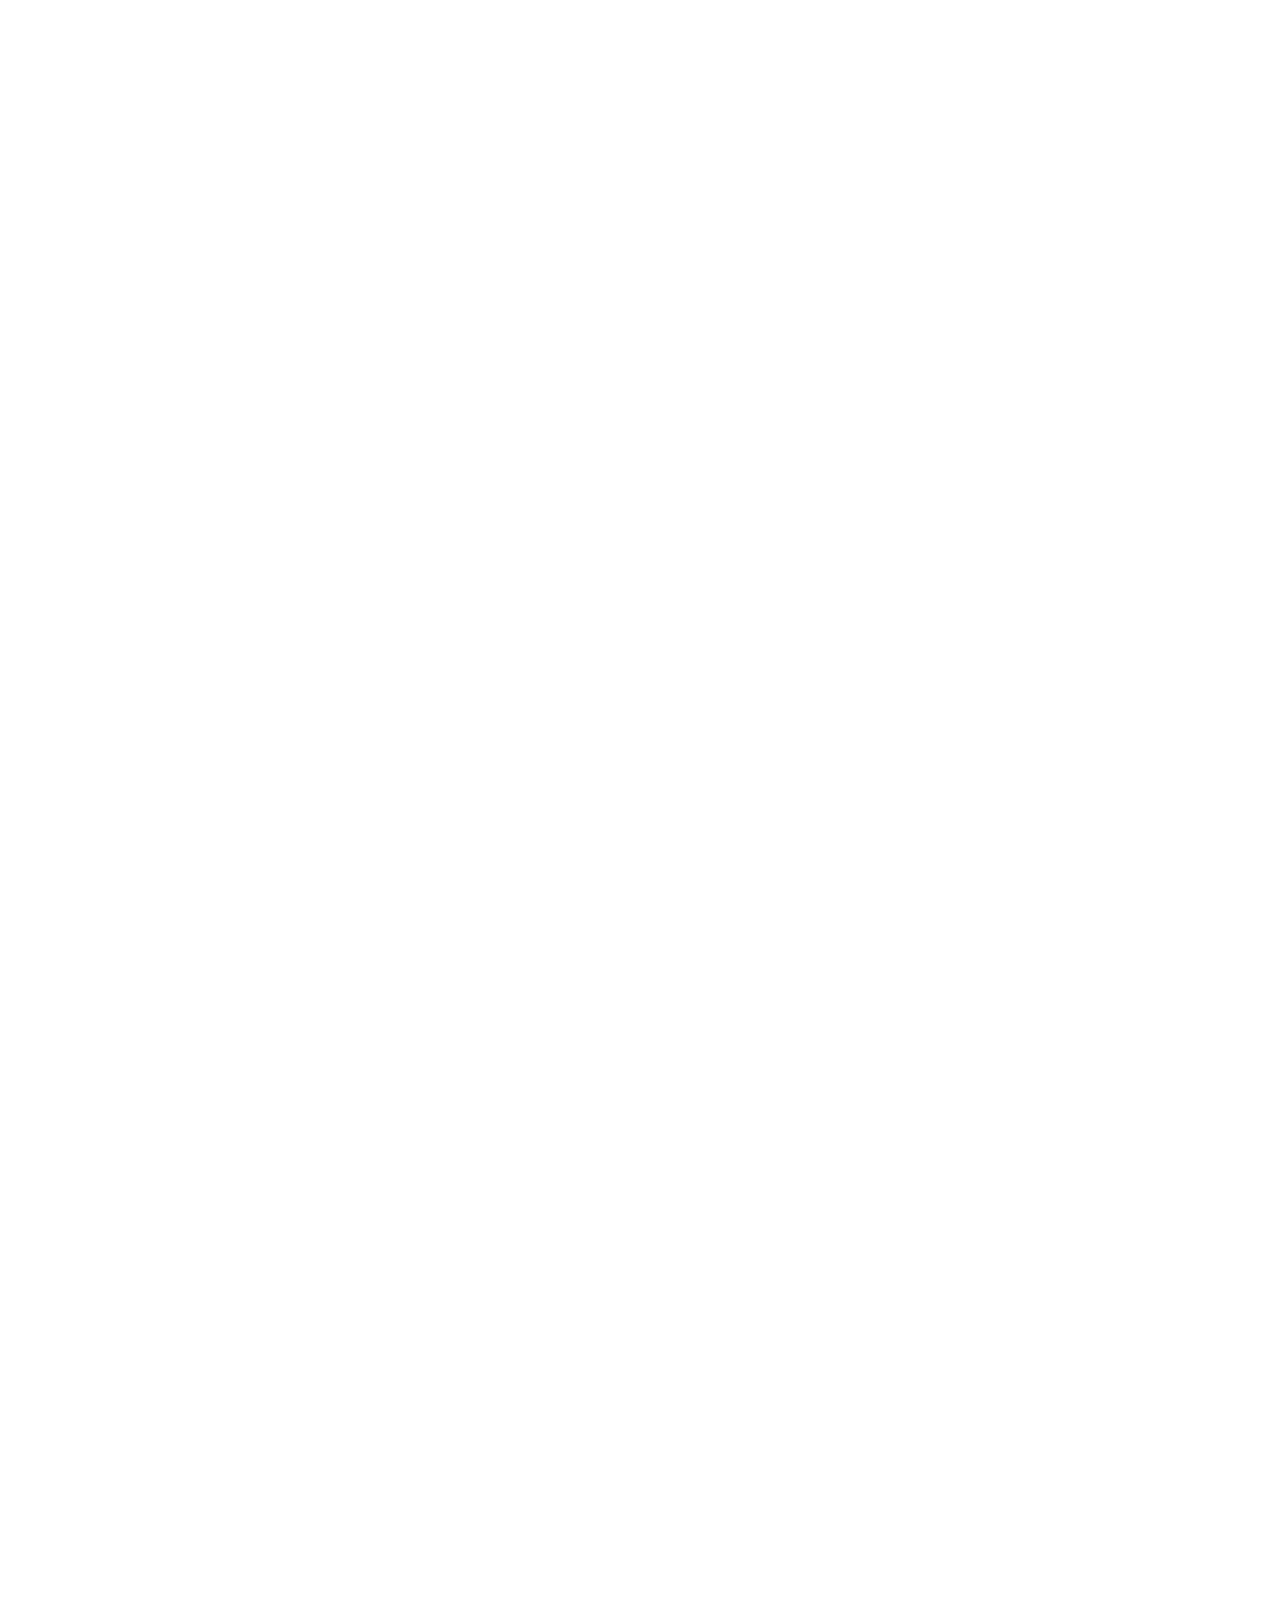
==== commit 02809bc8: "master: tweaks" ====
--- a/index.html
+++ b/index.html
@@ -23,16 +23,15 @@
     </script>
 </head>
 <body>
-<div class="section first" data-fluid-effects="visible(0,25,-1,-1)">
+<div class="section first" data-fluid-effects="visible(0,25,-1,-10)">
     <div class="section-title">FIRST SECTION</div>
     <div id="display">HELLO</div>
-    <!--<div id="display" class="output">Range Output:</div>-->
-    <!--<div class="section-title" data-fluid-effects="visible(0,100)">First Section-->
-        <!--<span data-fluid-effects="visible(25,75)"> is best</span>-->
-    <!--</div>-->
-    <!--<div class="scroll-arrow" data-fluid-effects="visible(0,10)">Scroll down</div>-->
+    <div class="section-title" data-fluid-effects="visible(0,100,-1,-1)">First Section
+        <span data-fluid-effects="visible(25,75)"> is best</span>
+    </div>
+    <div class="scroll-arrow" data-fluid-effects="visible(0,10,0,-1)">Scroll down</div>
 </div>
-<div class="section second" data-fluid-effects="visible(25,50,-1,-1)">
+<div class="section second" data-fluid-effects="visible(25,50,-10,-1)">
     <div class="section-title">SECOND SECTION</div>
     <div id="display">HELLO</div>
     <!--<div class="section-title" data-fluid-effects="visible(5,20)">Second Section</div>-->
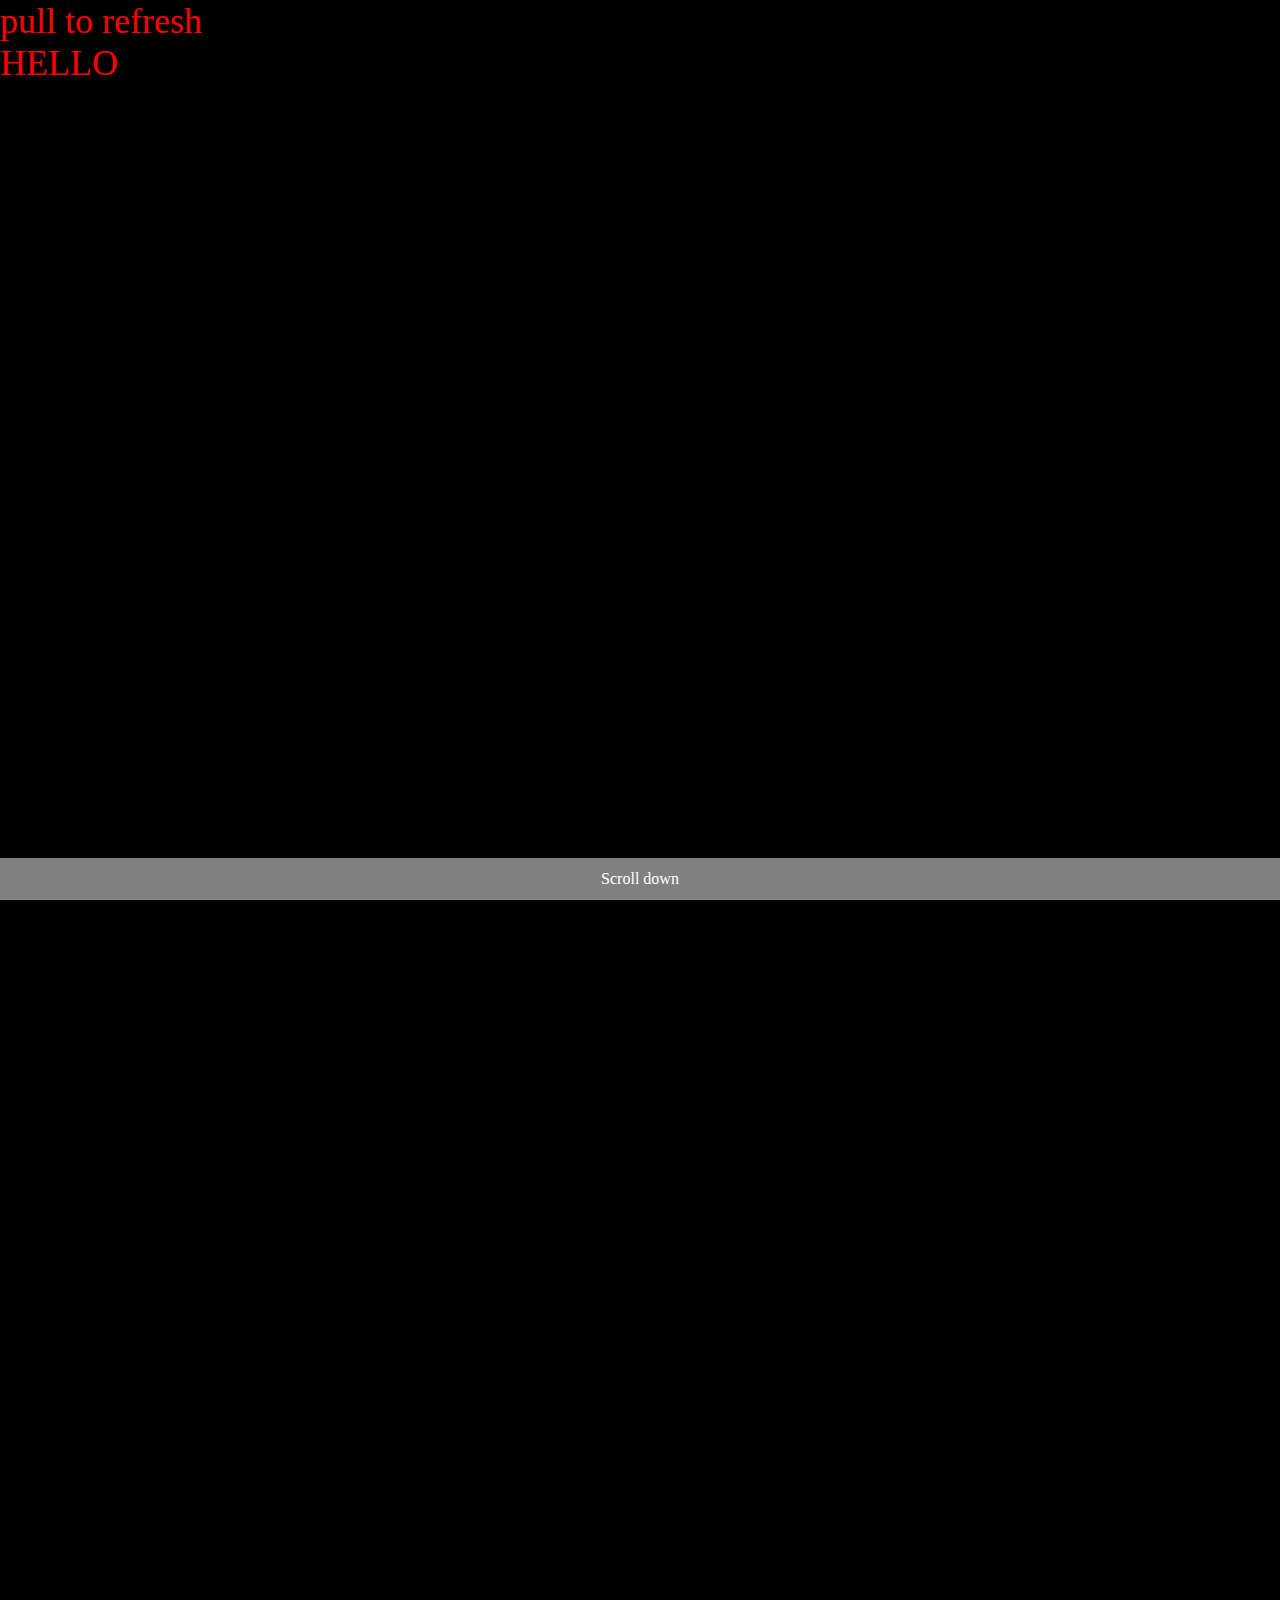
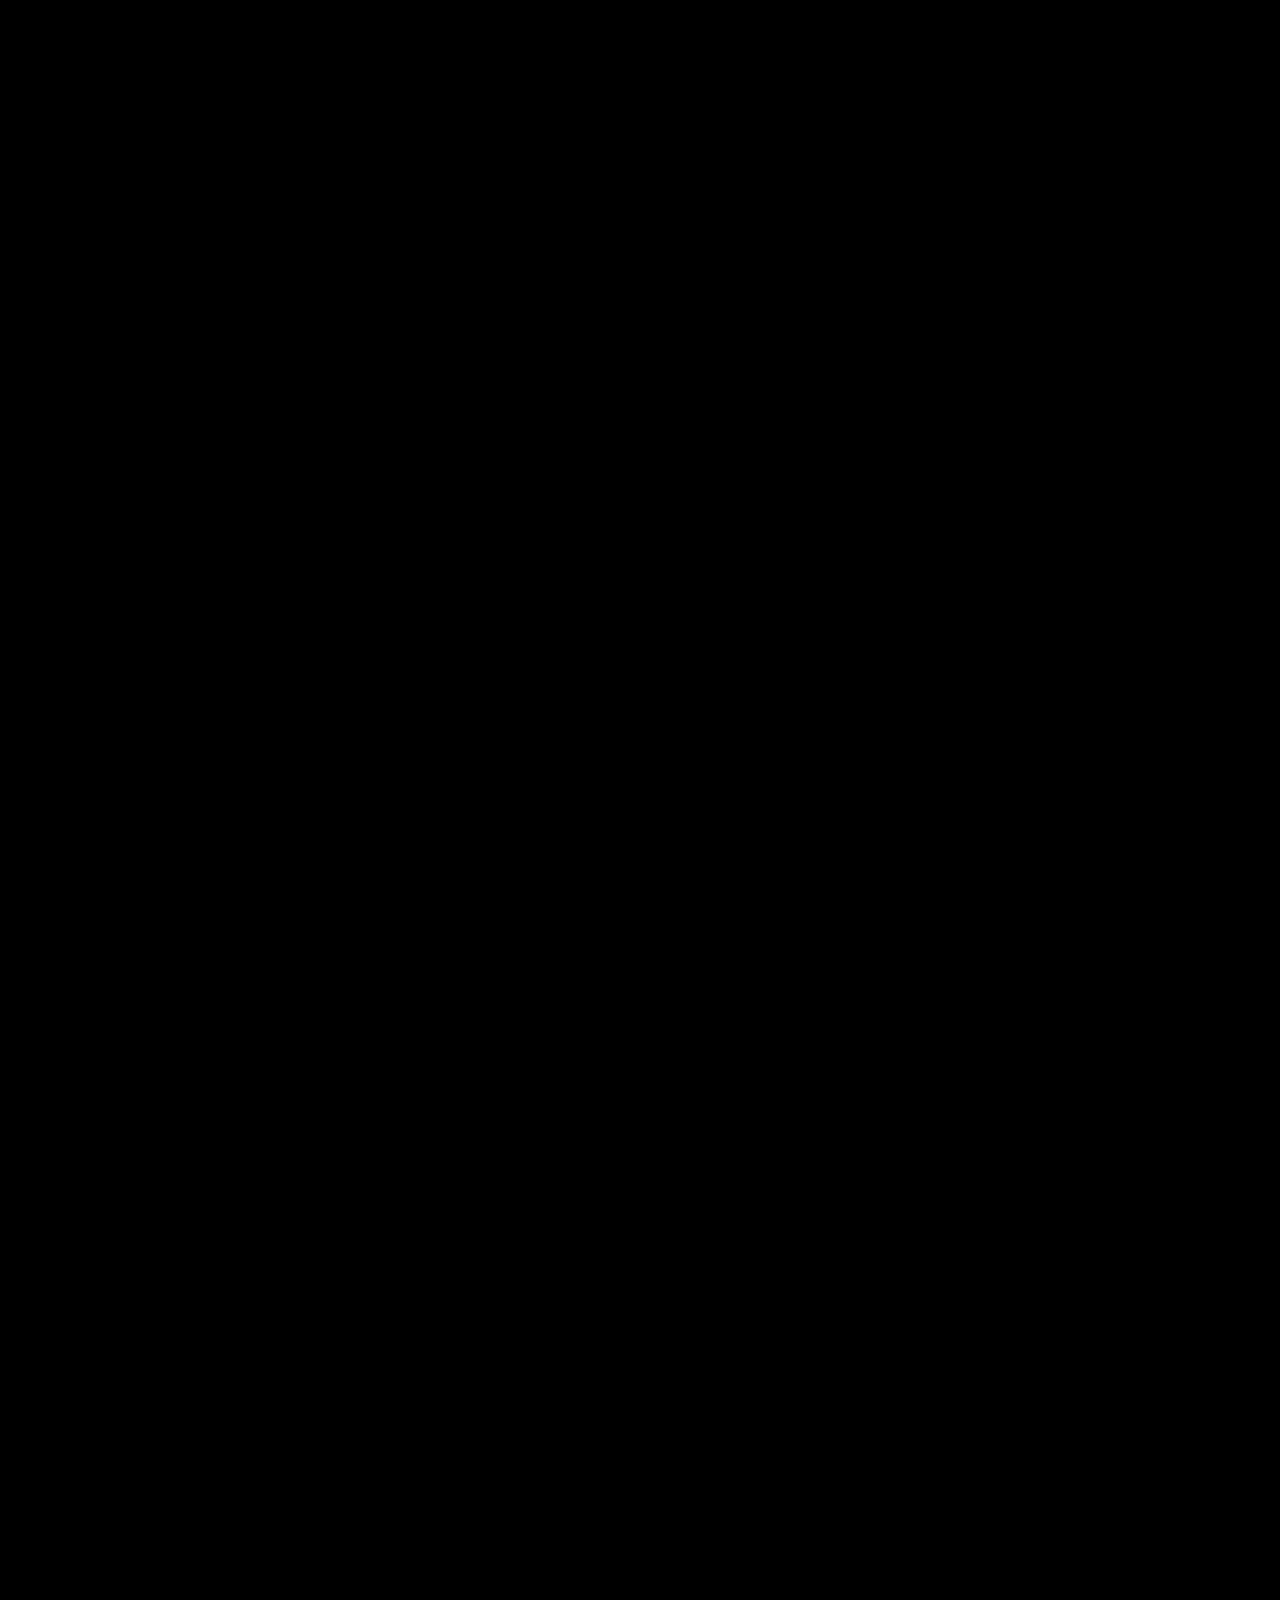
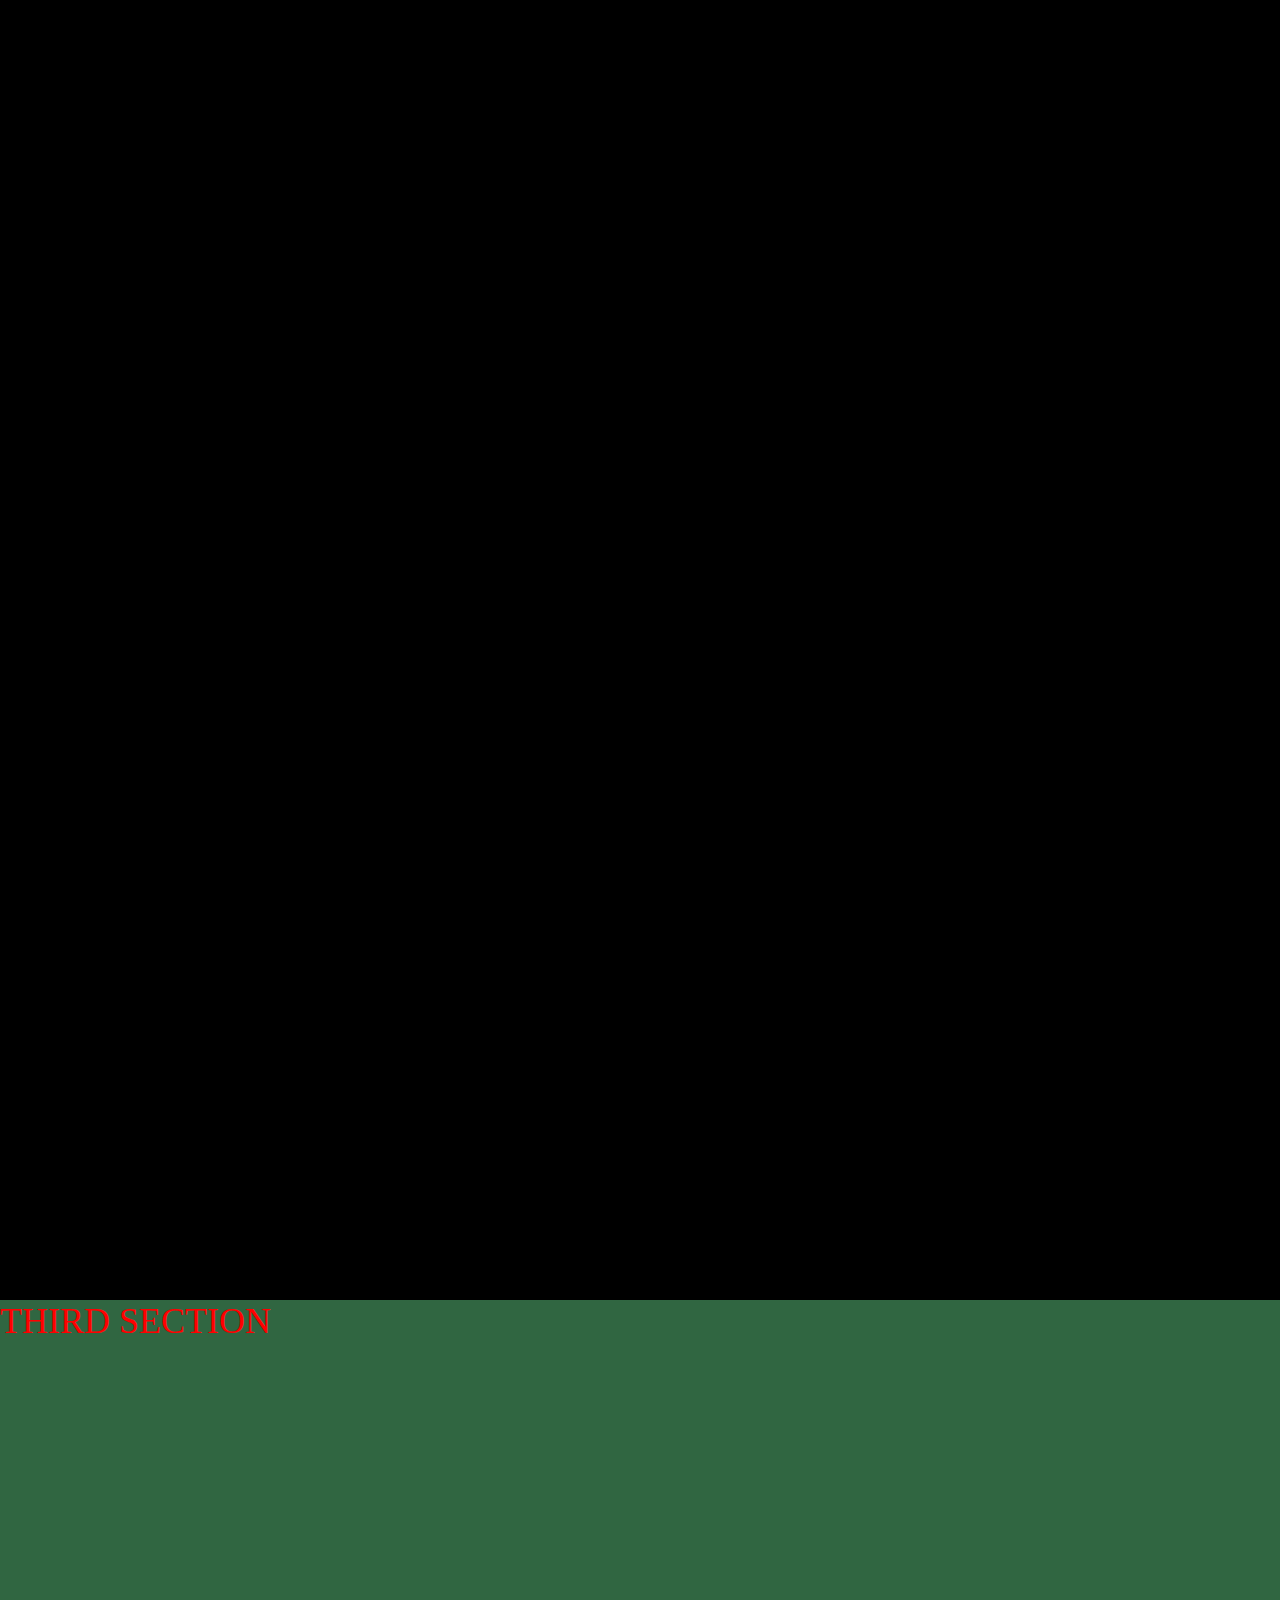
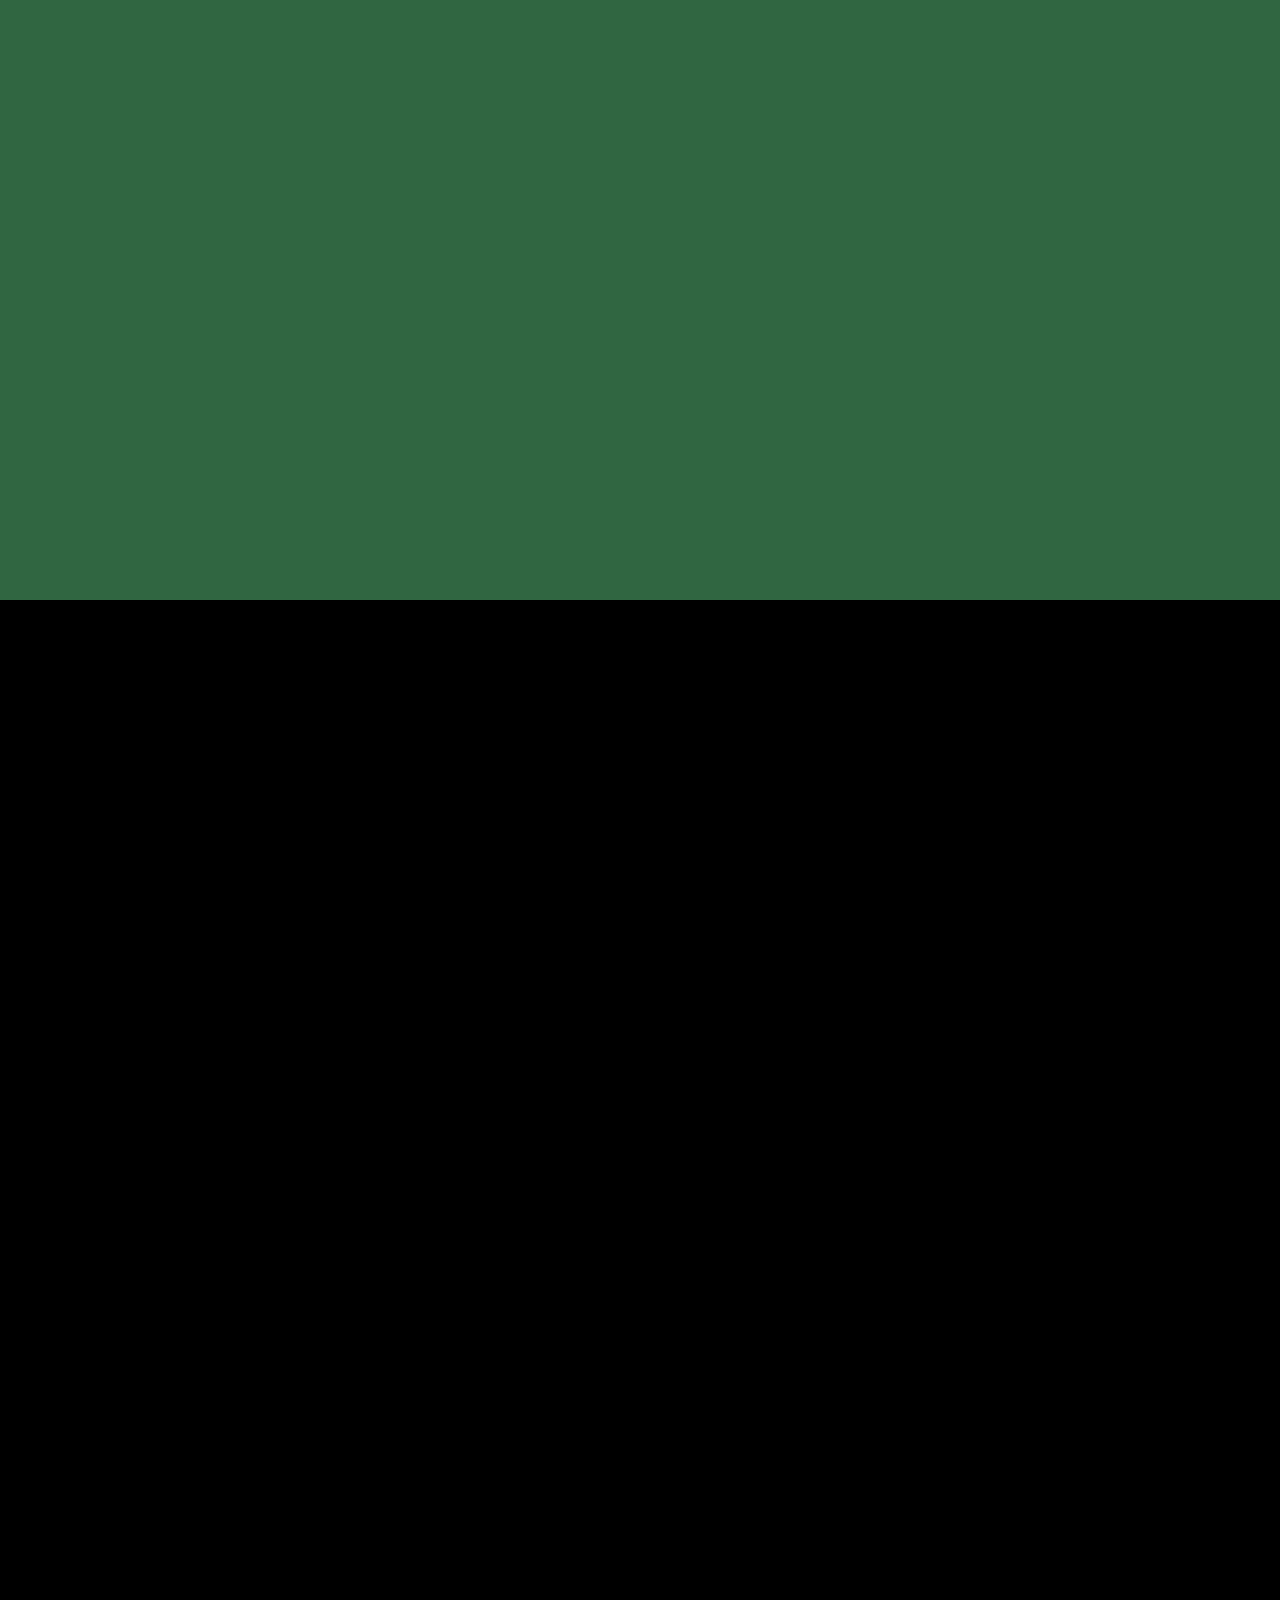
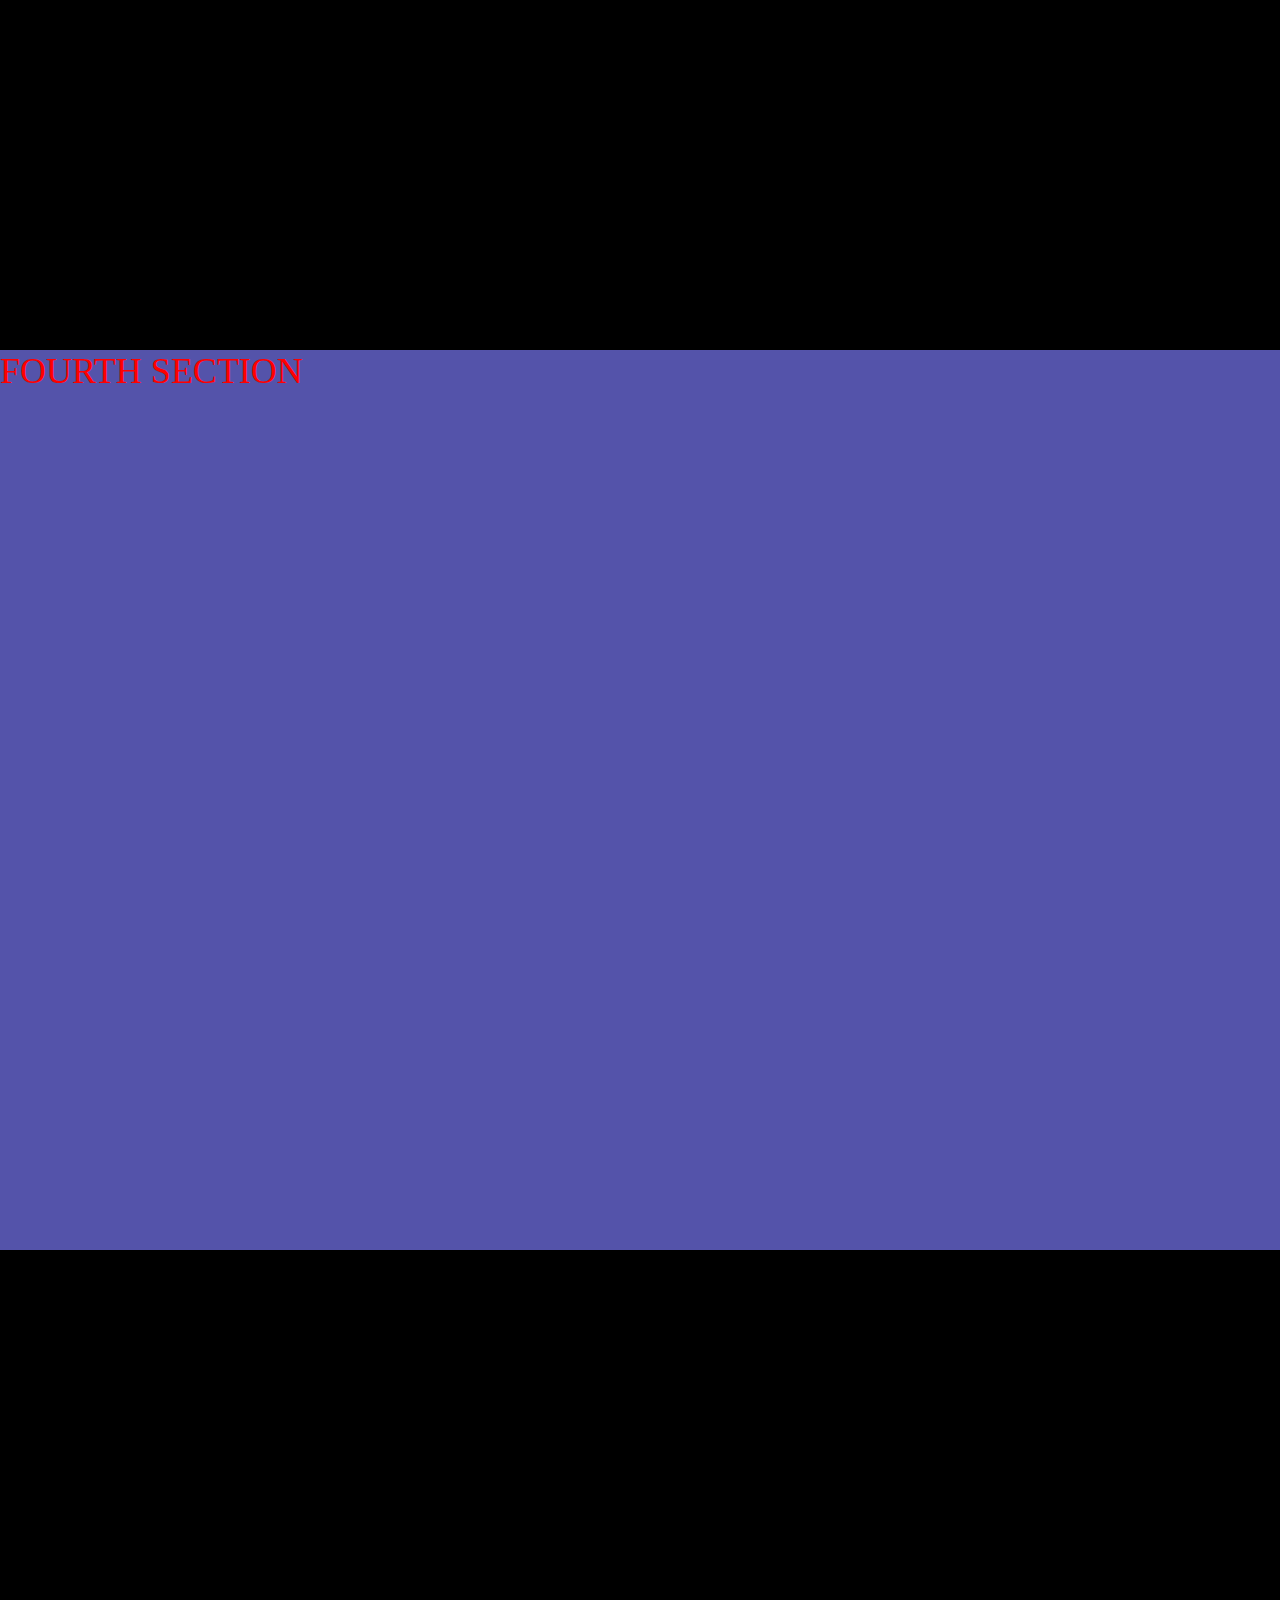
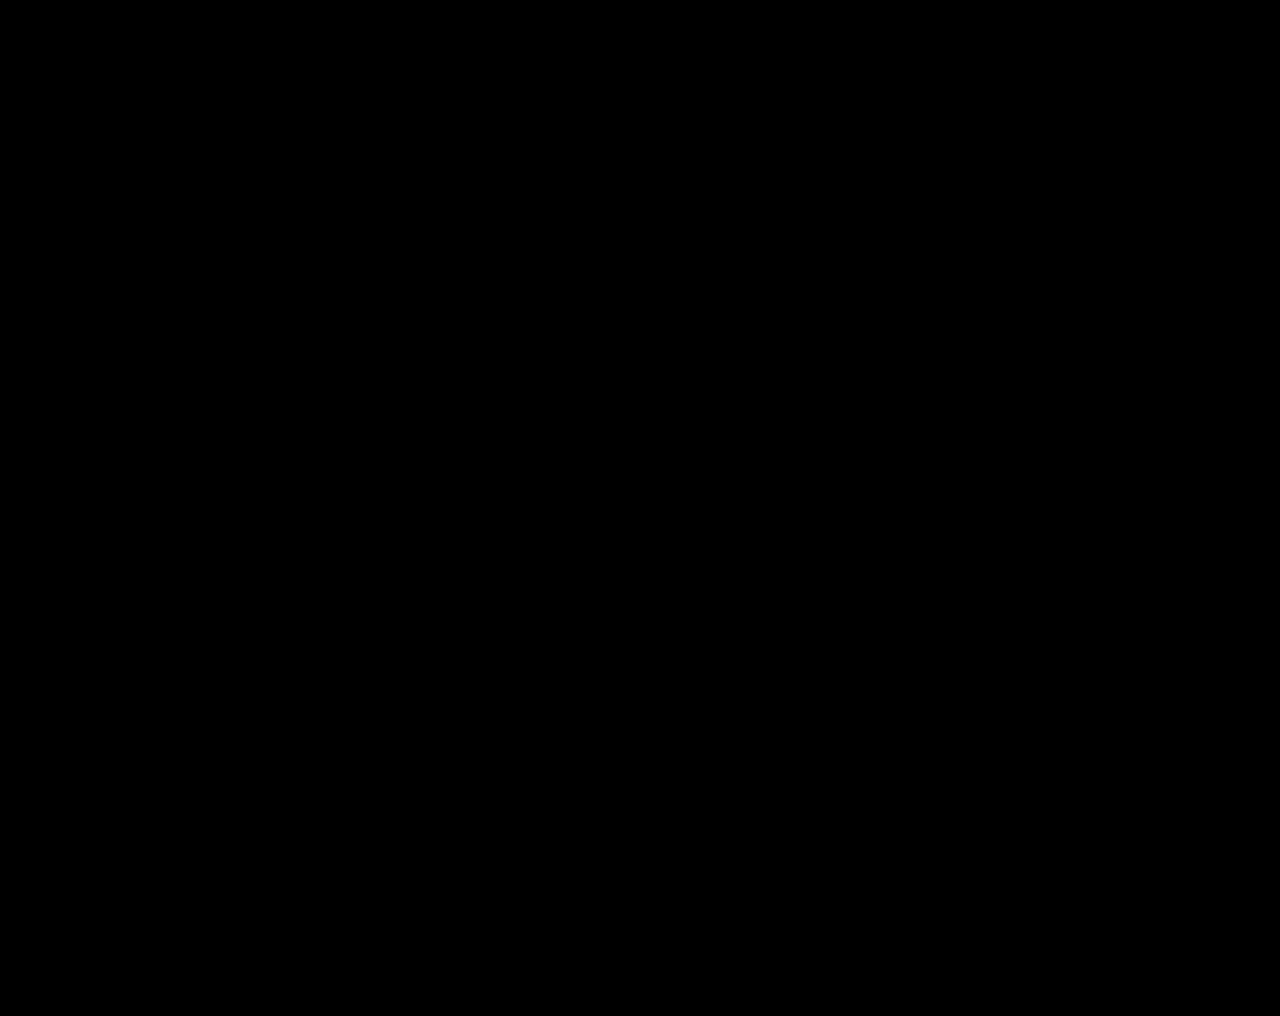
==== commit fe06f004: "master: basic functions complete" ====
--- a/index.html
+++ b/index.html
@@ -15,34 +15,36 @@
         $(function () {
             new Fluid()
                 .addHelper('visible', function (target, context) {
-                    target.find('#display').text(JSON.stringify(context, null, 2));
                     context.effect.fade(target);
+                })
+                .addHelper('fix', function (target, context) {
+                    context.effect.fix(target);
                 })
                 .start();
         });
     </script>
 </head>
 <body>
-<div class="section first" data-fluid-effects="visible(0,25,-1,-10)">
-    <div class="section-title">FIRST SECTION</div>
-    <div id="display">HELLO</div>
-    <div class="section-title" data-fluid-effects="visible(0,100,-1,-1)">First Section
-        <span data-fluid-effects="visible(25,75)"> is best</span>
+<div class="section first" data-fluid-effects="fix(0,0) visible(0,25,0,-10)">
+    <div class="section-title">pull to refresh
+        <div>HELLO</div>
     </div>
-    <div class="scroll-arrow" data-fluid-effects="visible(0,10,0,-1)">Scroll down</div>
+    <div class="section-title" data-fluid-effects="fix(0,50) visible(10,100,10,10)">First Section
+        <span data-fluid-effects="visible(20,75)"> is best</span>
+    </div>
+    <div class="scroll-arrow" data-fluid-effects="visible(0,10,,10)">Scroll down</div>
 </div>
-<div class="section second" data-fluid-effects="visible(25,50,-10,-1)">
+<div class="section second" data-fluid-effects="fix(0,25) visible(25,50,-10,-1)">
     <div class="section-title">SECOND SECTION</div>
-    <div id="display">HELLO</div>
-    <!--<div class="section-title" data-fluid-effects="visible(5,20)">Second Section</div>-->
+
 </div>
-<div class="section third" data-fluid-effects="visible(50,75,-1,-1)">
+<div class="section third" data-fluid-effects="visible(50,75) fix(0,50)">
     <div class="section-title">THIRD SECTION</div>
-    <div id="display">HELLO</div>
+
 </div>
-<div class="section fourth" data-fluid-effects="visible(75,100,-1,-1)">
+<div class="section fourth" data-fluid-effects="fix(0,75) visible(75,100,0,-10)">
     <div class="section-title">FOURTH SECTION</div>
-    <div id="display">HELLO</div>
 </div>
+<div data-fluid-effects="fix(0,10)">THIS SHOULD SCROLL UP WITH THE PAGE</div>
 </body>
 </html>--- a/assets/css/fluid.css
+++ b/assets/css/fluid.css
@@ -0,0 +1,3 @@
+[data-fluid-effects*="fix("] {
+    position: fixed;
+}--- a/assets/css/default.css
+++ b/assets/css/default.css
@@ -1,9 +1,13 @@
+body {
+    background-color: black;
+}
+
 .section {
     position: fixed;
     left: 0;
     right: 0;
     top: 0;
-    bottom: 0;
+    height: 100vh;
 }
 
 .section.first {
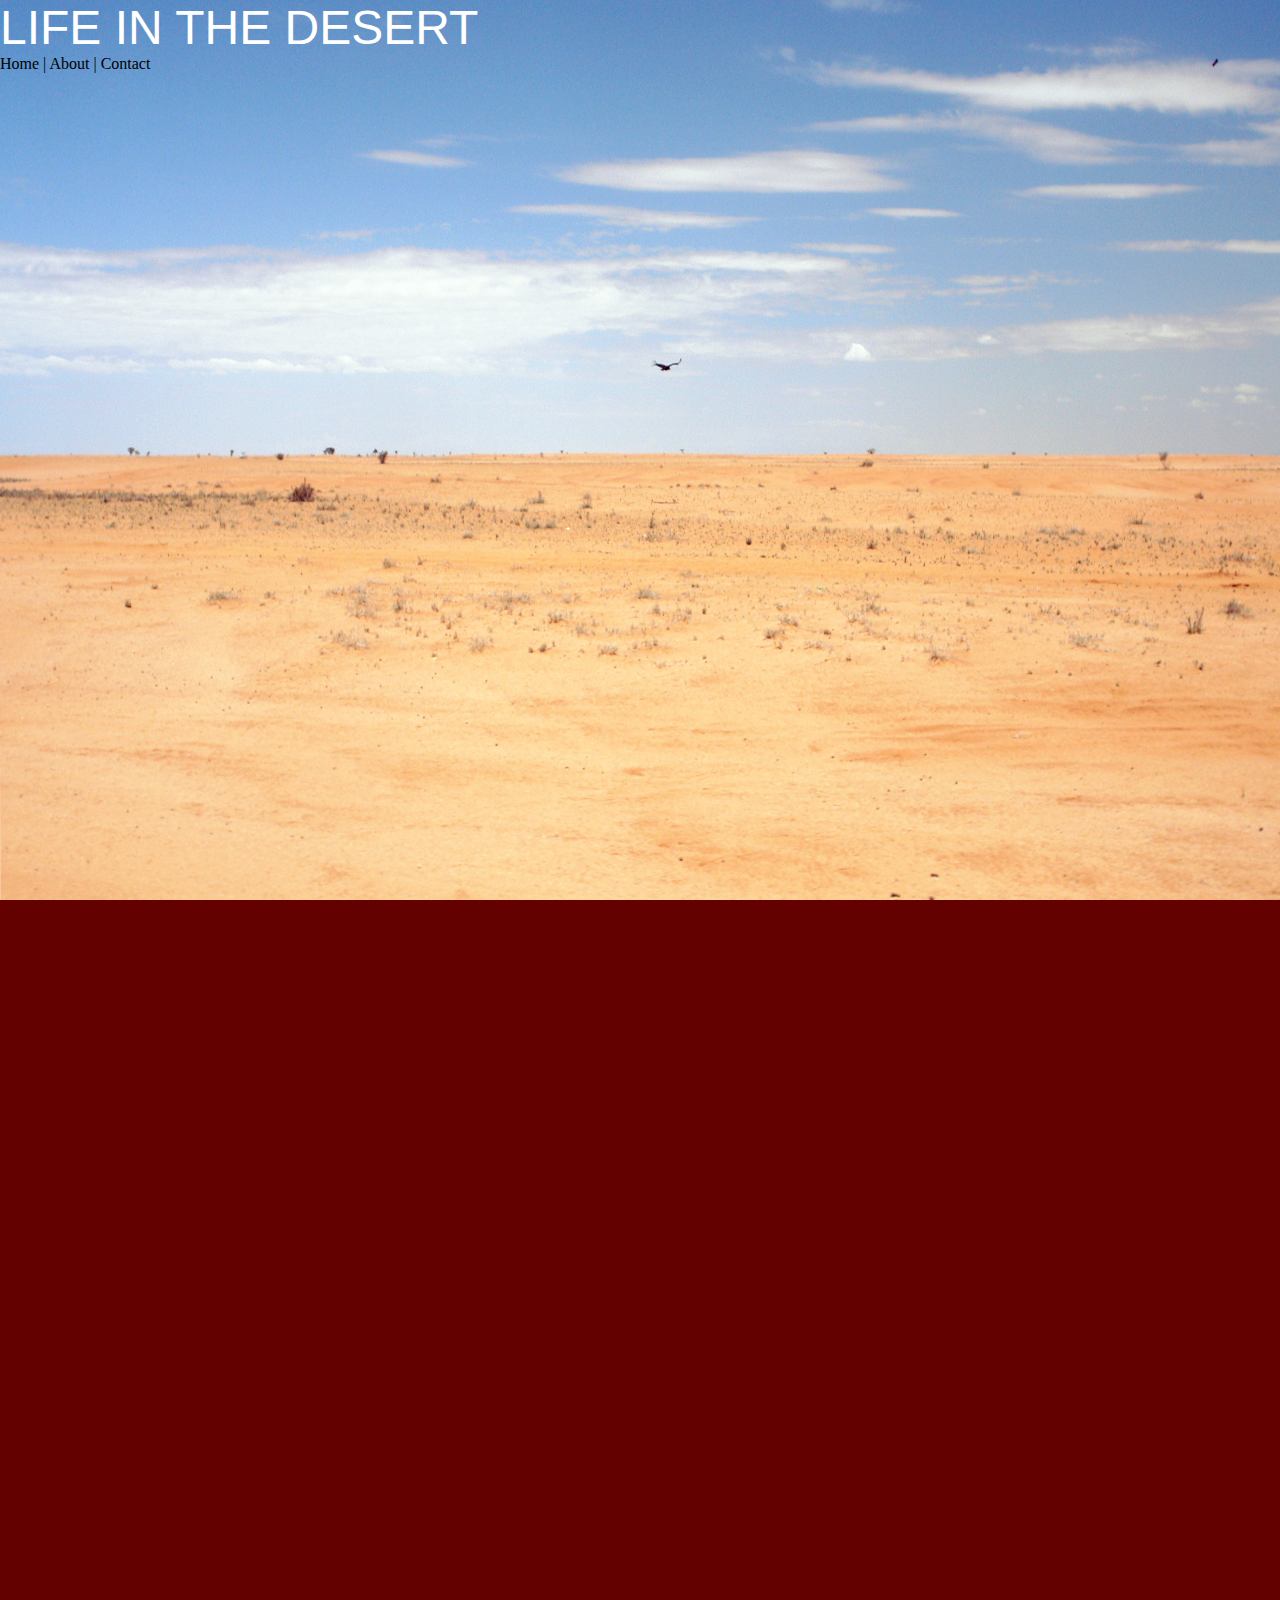
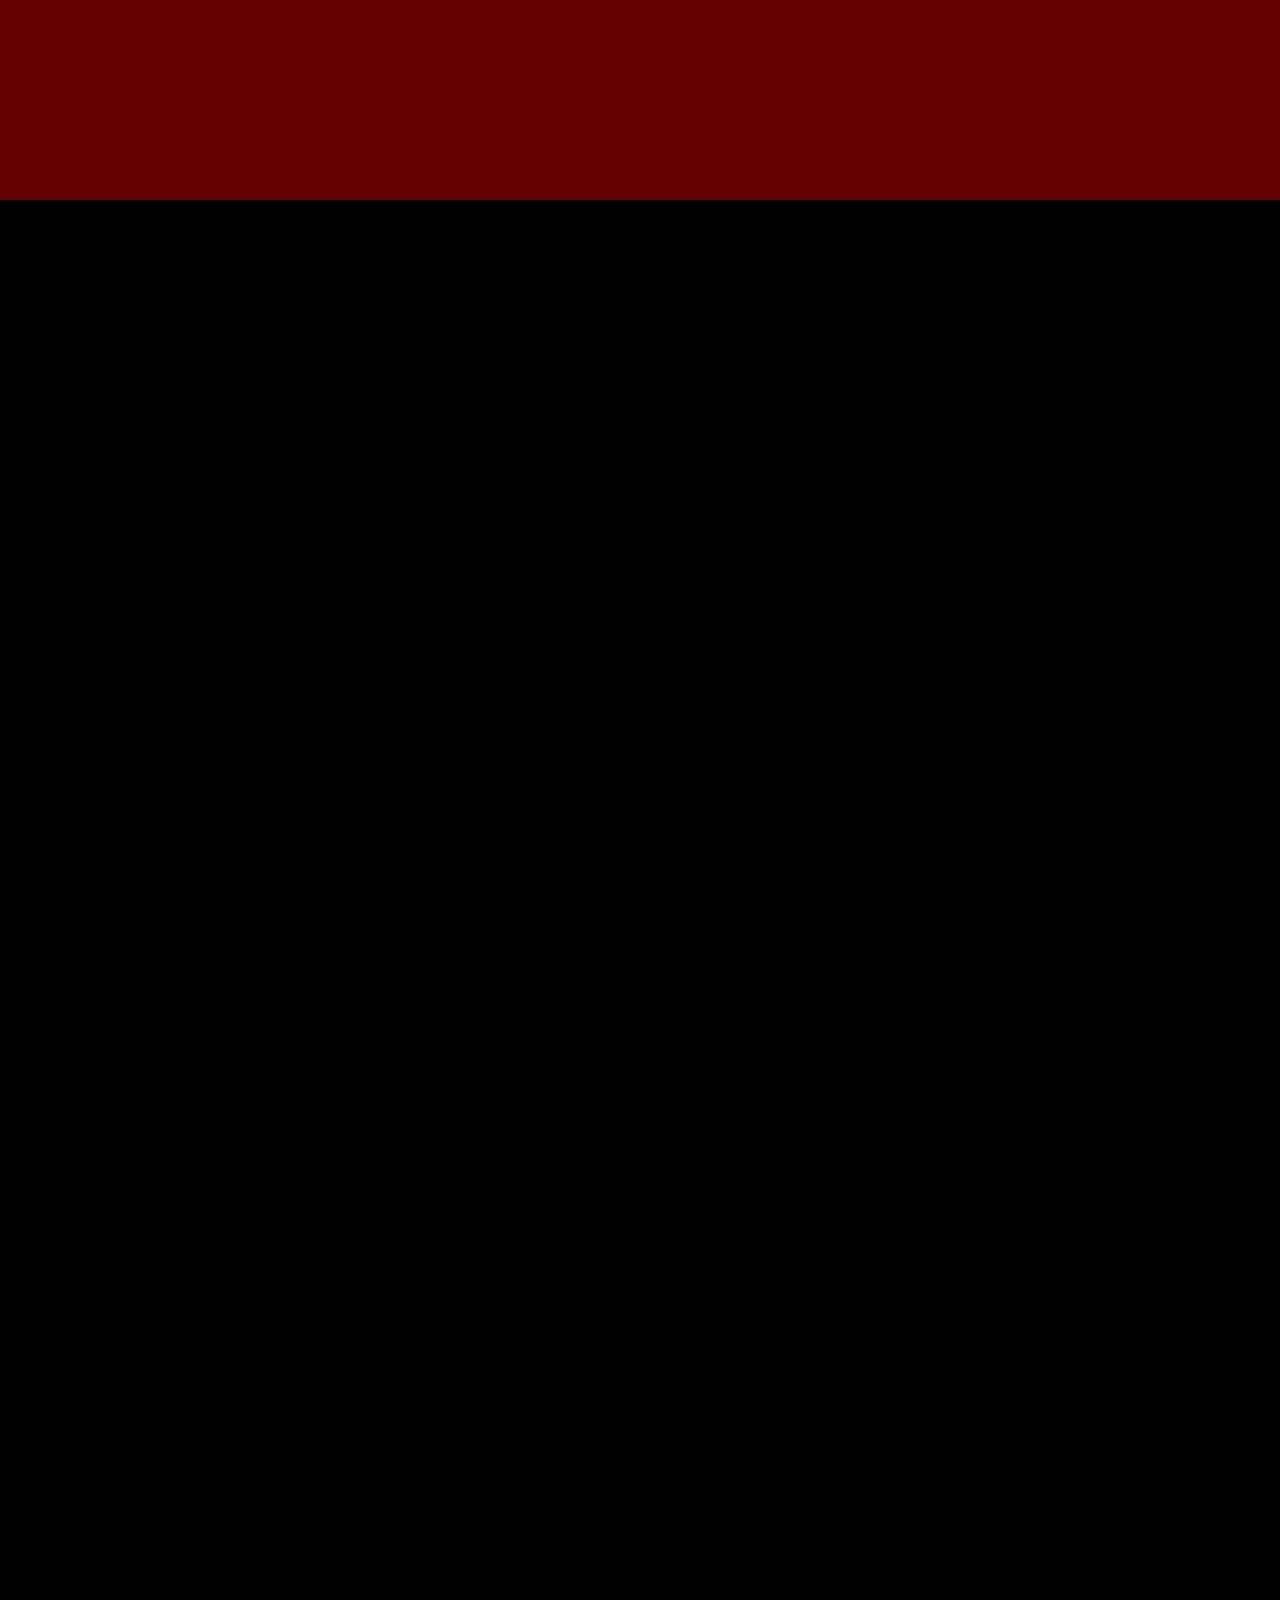
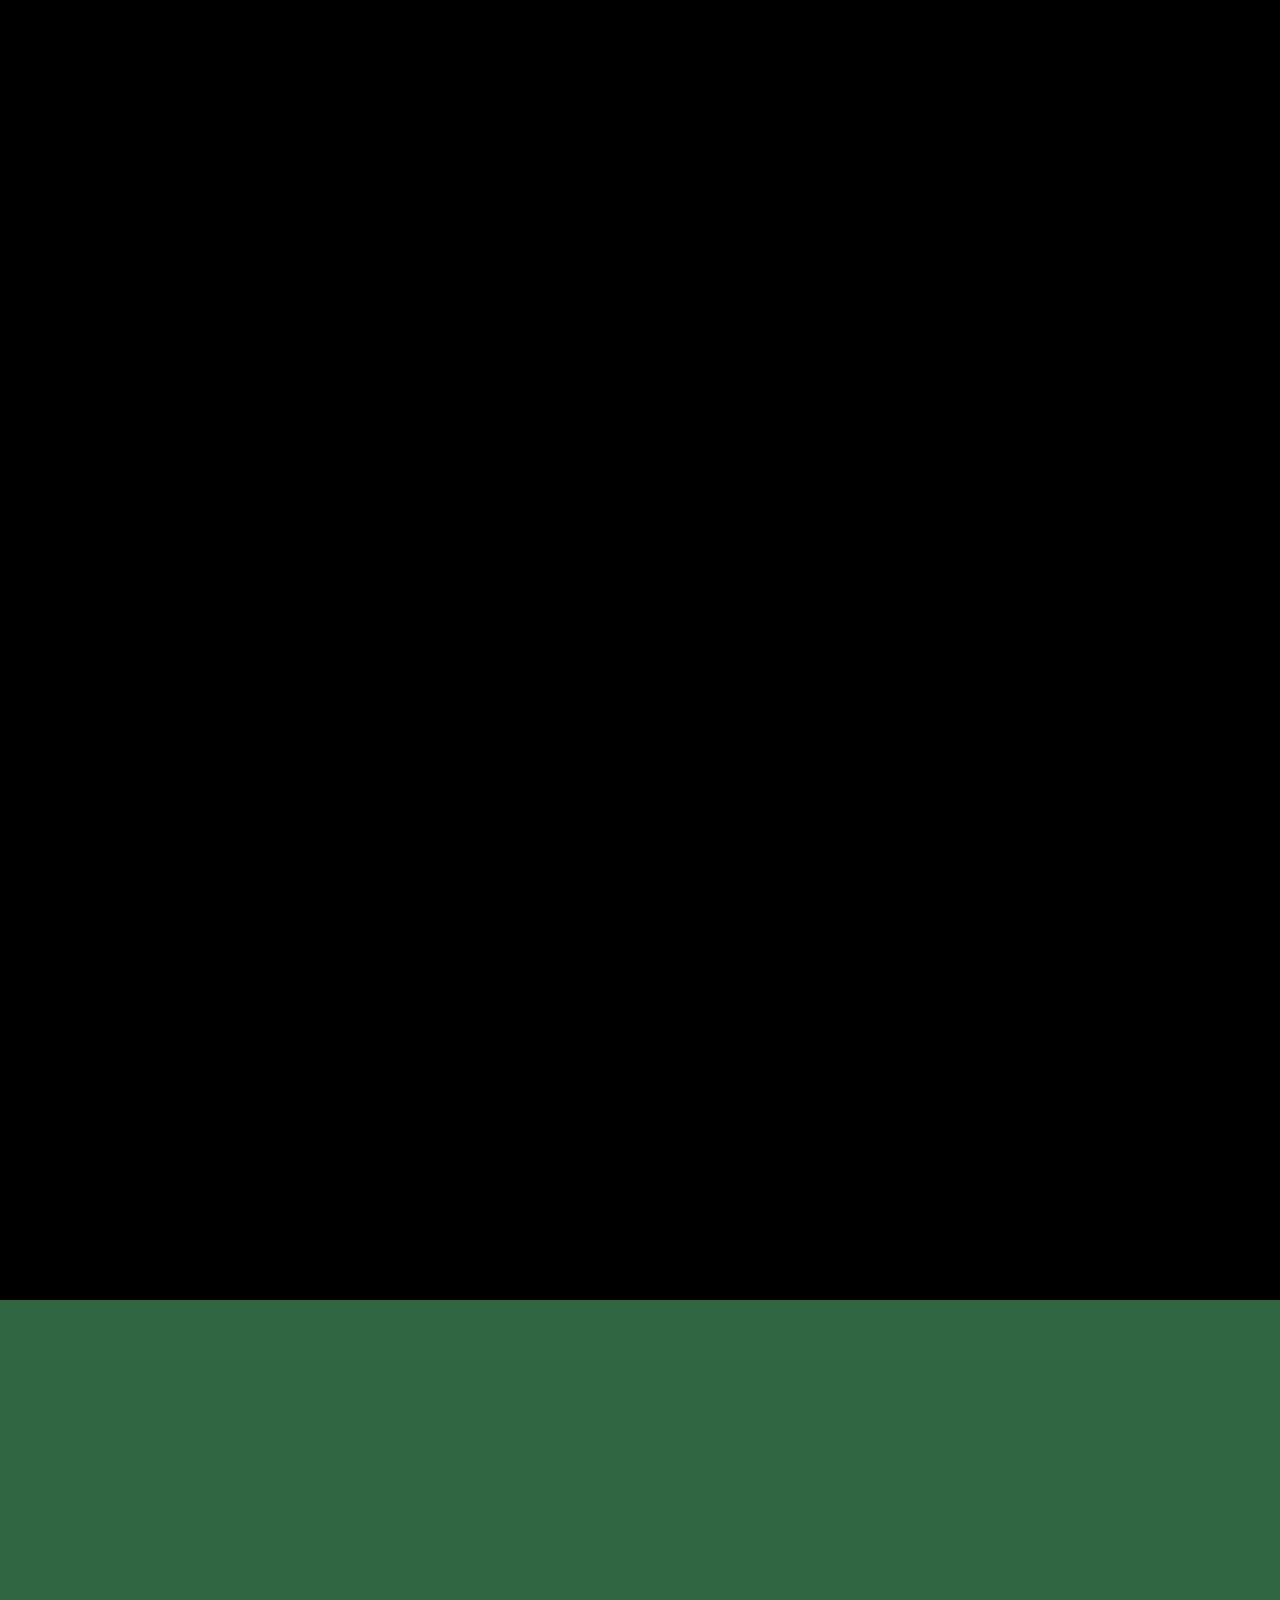
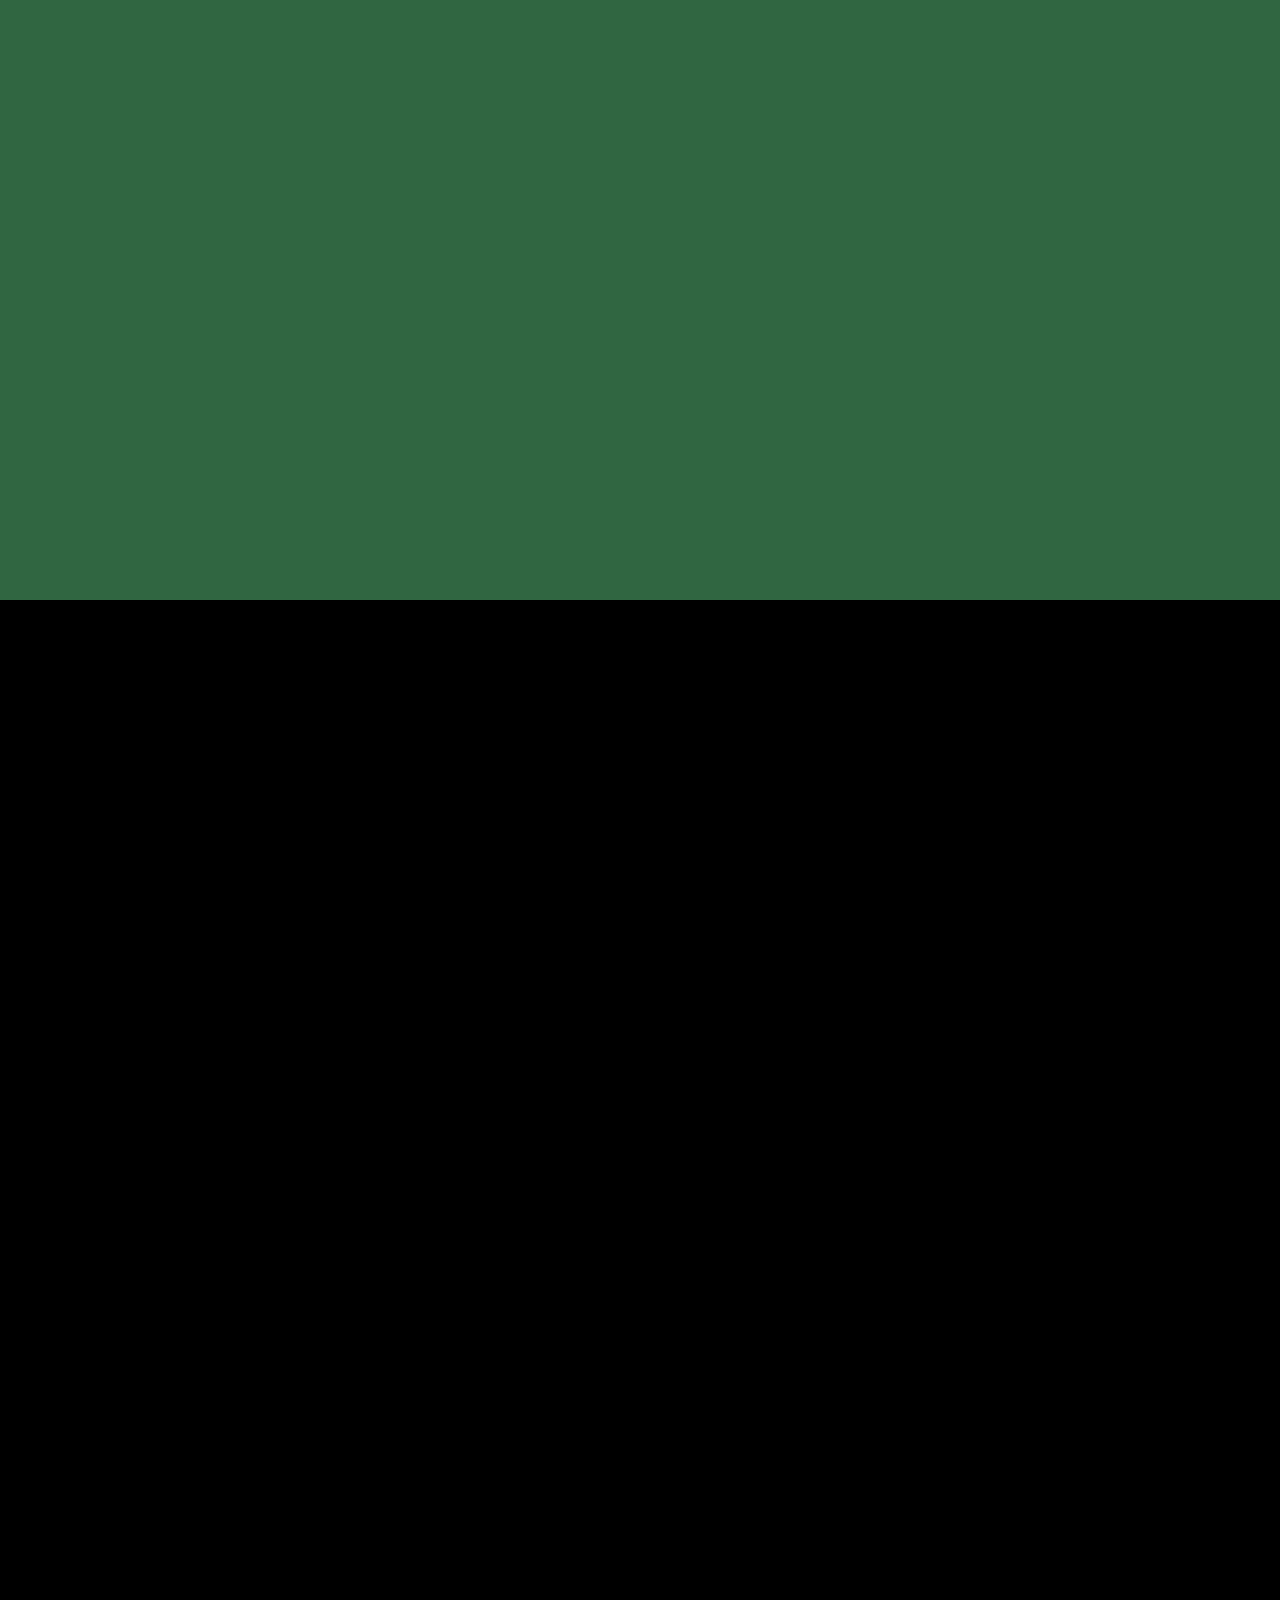
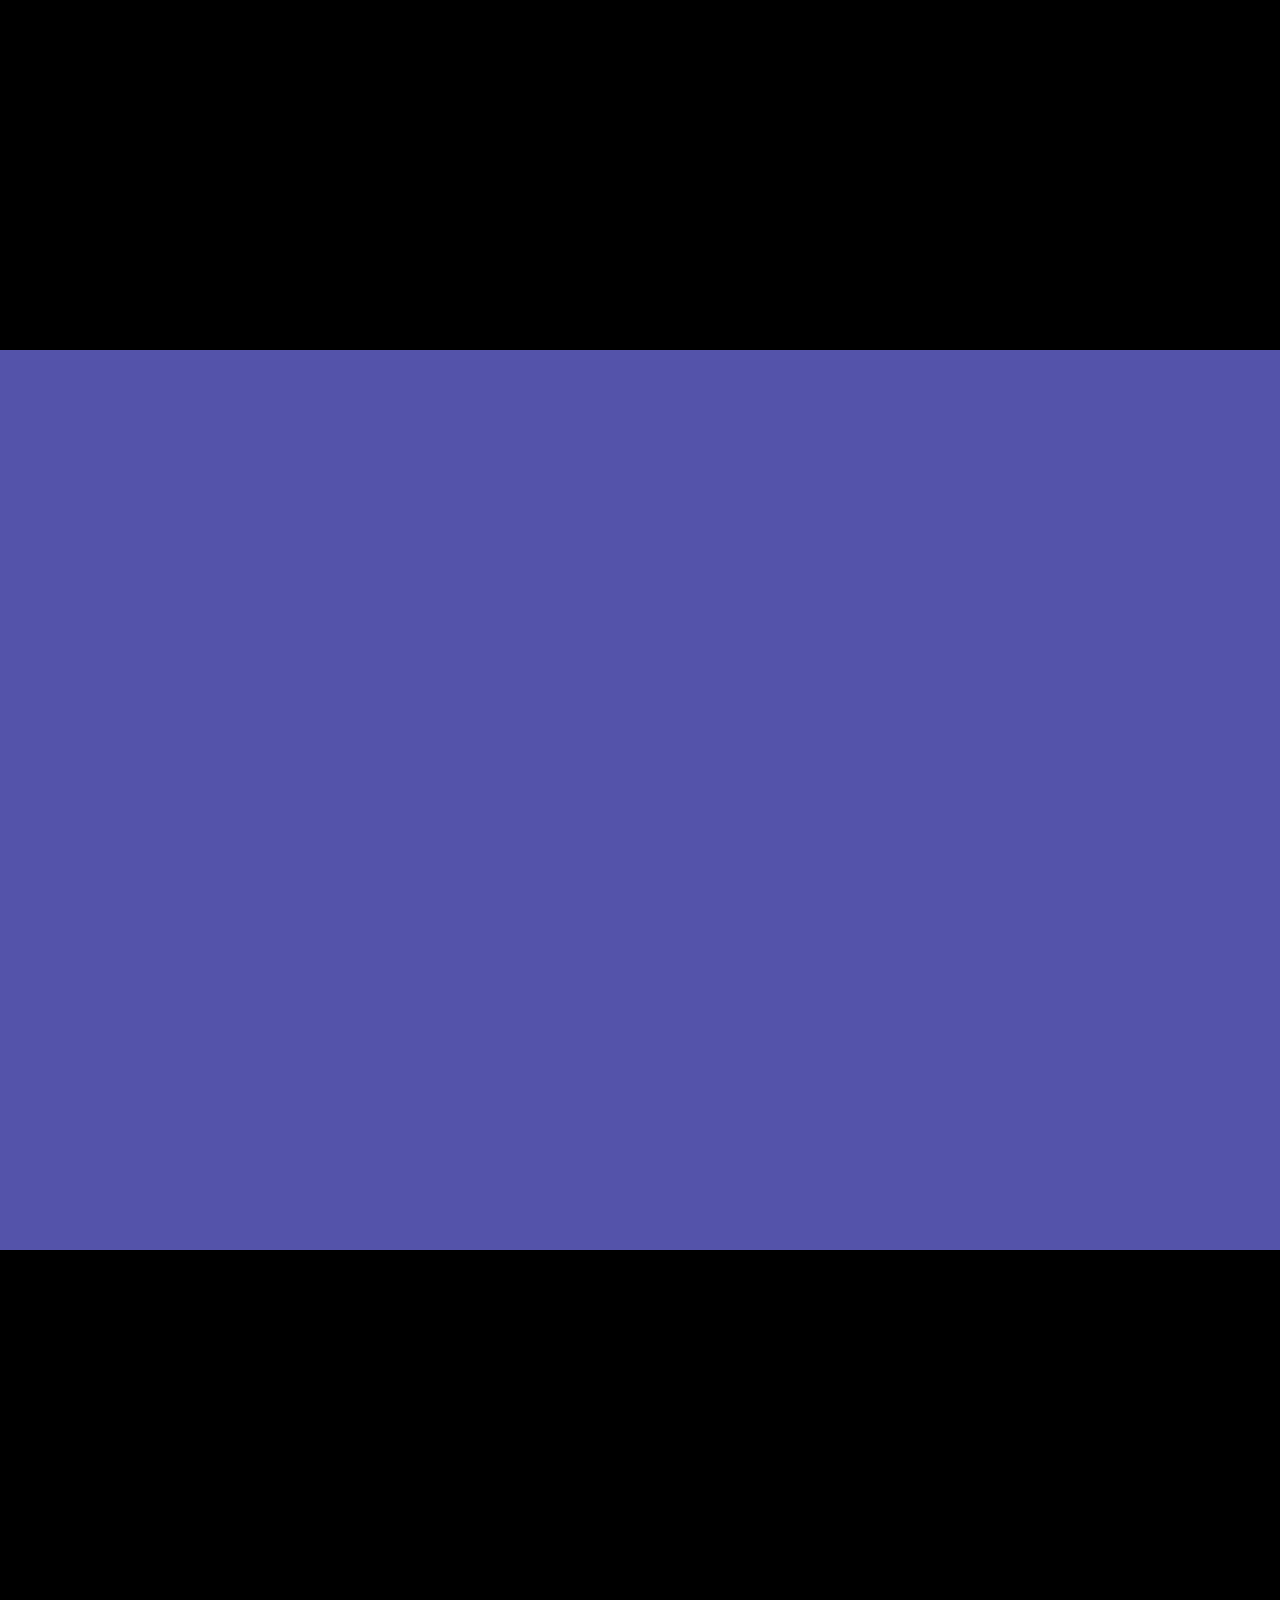
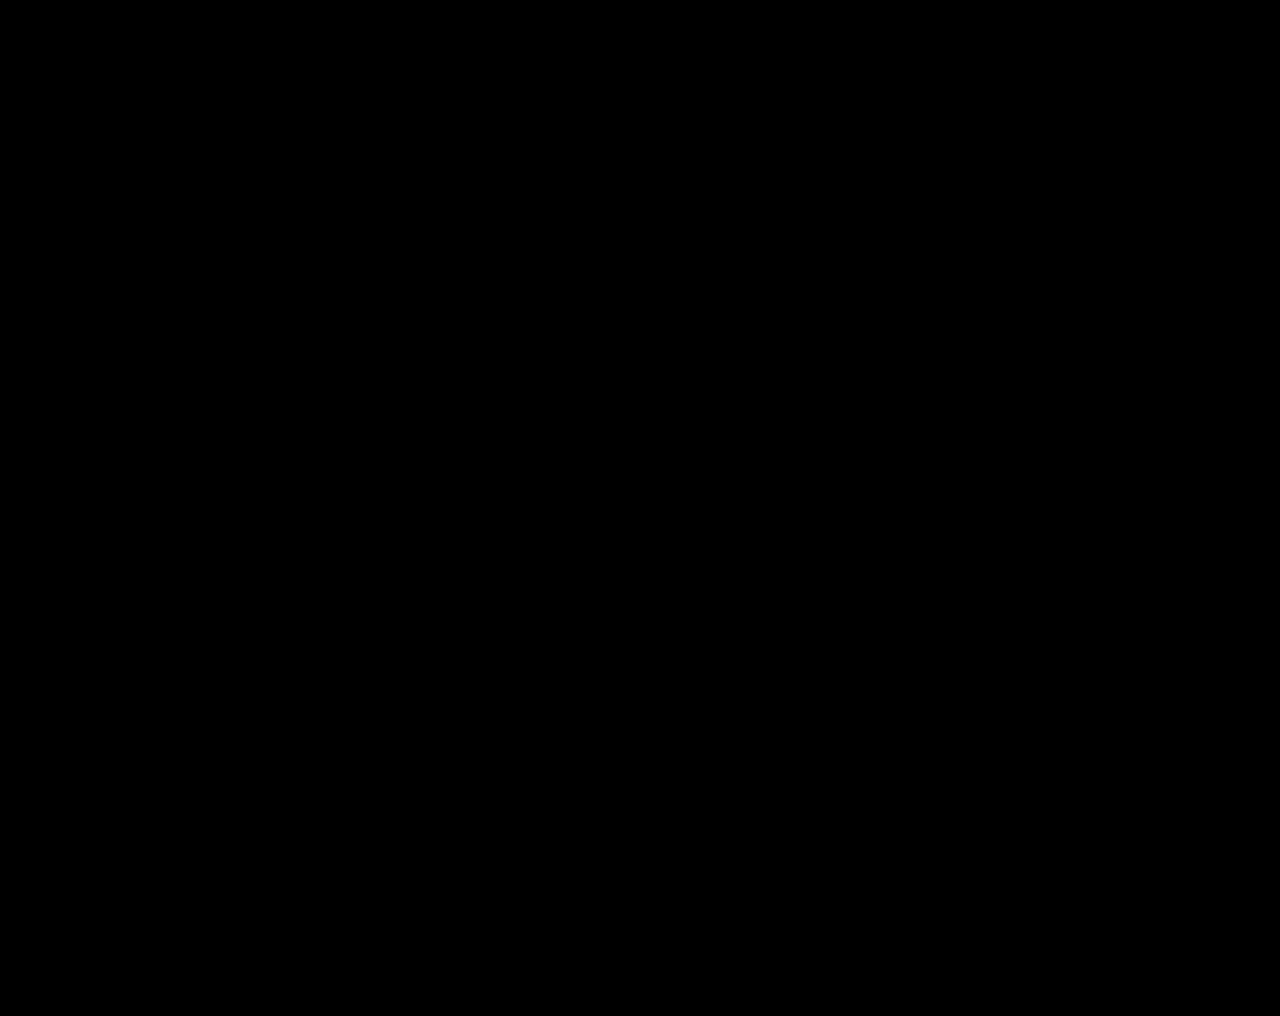
==== commit d39365ac: "newhelpers: additions" ====
--- a/index.html
+++ b/index.html
@@ -20,31 +20,40 @@
                 .addHelper('fix', function (target, context) {
                     context.effect.fix(target);
                 })
+                .addHelper('stretchScale', function (target, context) {
+                    let scale = 100;
+                    if (context.position < 0) {
+                        scale = 100 + (Math.abs(context.position) * context.params[0]);
+                        target.css('background-position', 'center center');
+                    }
+                    target.css('background-size', scale + '% ' + scale + '%');
+                })
+                .addHelper('parallax', function (target, context) {
+                    let y = 0;
+                    if (context.position > 0) {
+                        y = ((100 - context.position) - 100) * context.params[0];
+                        target.css('background-position', 'center ' + y + 'px');
+                    }
+                })
+                .addHelper('stick', function (target, context) {
+                    if (context.position > context.params[0]) {
+                        target.css('top', (6 * context.params[0]) + 'px');
+                    }
+                })
                 .start();
         });
     </script>
 </head>
 <body>
-<div class="section first" data-fluid-effects="fix(0,0) visible(0,25,0,-10)">
-    <div class="section-title">pull to refresh
-        <div>HELLO</div>
-    </div>
-    <div class="section-title" data-fluid-effects="fix(0,50) visible(10,100,10,10)">First Section
-        <span data-fluid-effects="visible(20,75)"> is best</span>
-    </div>
-    <div class="scroll-arrow" data-fluid-effects="visible(0,10,,10)">Scroll down</div>
+<div class="section first" data-fluid-effects="stretchScale(10) parallax(50)">
+    <div class="centered-title">LIFE IN THE DESERT</div>
+    <div class="title-menu" data-fluid-effects="visible(10,100,0,0)">Home | About | Contact</div>
 </div>
-<div class="section second" data-fluid-effects="fix(0,25) visible(25,50,-10,-1)">
-    <div class="section-title">SECOND SECTION</div>
-
+<div class="section second" data-fluid-effects="fix(0,10) stick(9.4)">
 </div>
 <div class="section third" data-fluid-effects="visible(50,75) fix(0,50)">
-    <div class="section-title">THIRD SECTION</div>
-
 </div>
 <div class="section fourth" data-fluid-effects="fix(0,75) visible(75,100,0,-10)">
-    <div class="section-title">FOURTH SECTION</div>
 </div>
-<div data-fluid-effects="fix(0,10)">THIS SHOULD SCROLL UP WITH THE PAGE</div>
 </body>
 </html>--- a/assets/css/default.css
+++ b/assets/css/default.css
@@ -11,7 +11,7 @@
 }
 
 .section.first {
-    background-color: #000000;
+    background-image: url("../img/background.jpg");
 }
 
 .section.second {
@@ -62,4 +62,10 @@
     background-color: black;
     color: white;
     font-size: 14px;
+}
+
+.centered-title {
+    font-family: arial, sans-serif;
+    font-size: 48px;
+    color: white;
 }